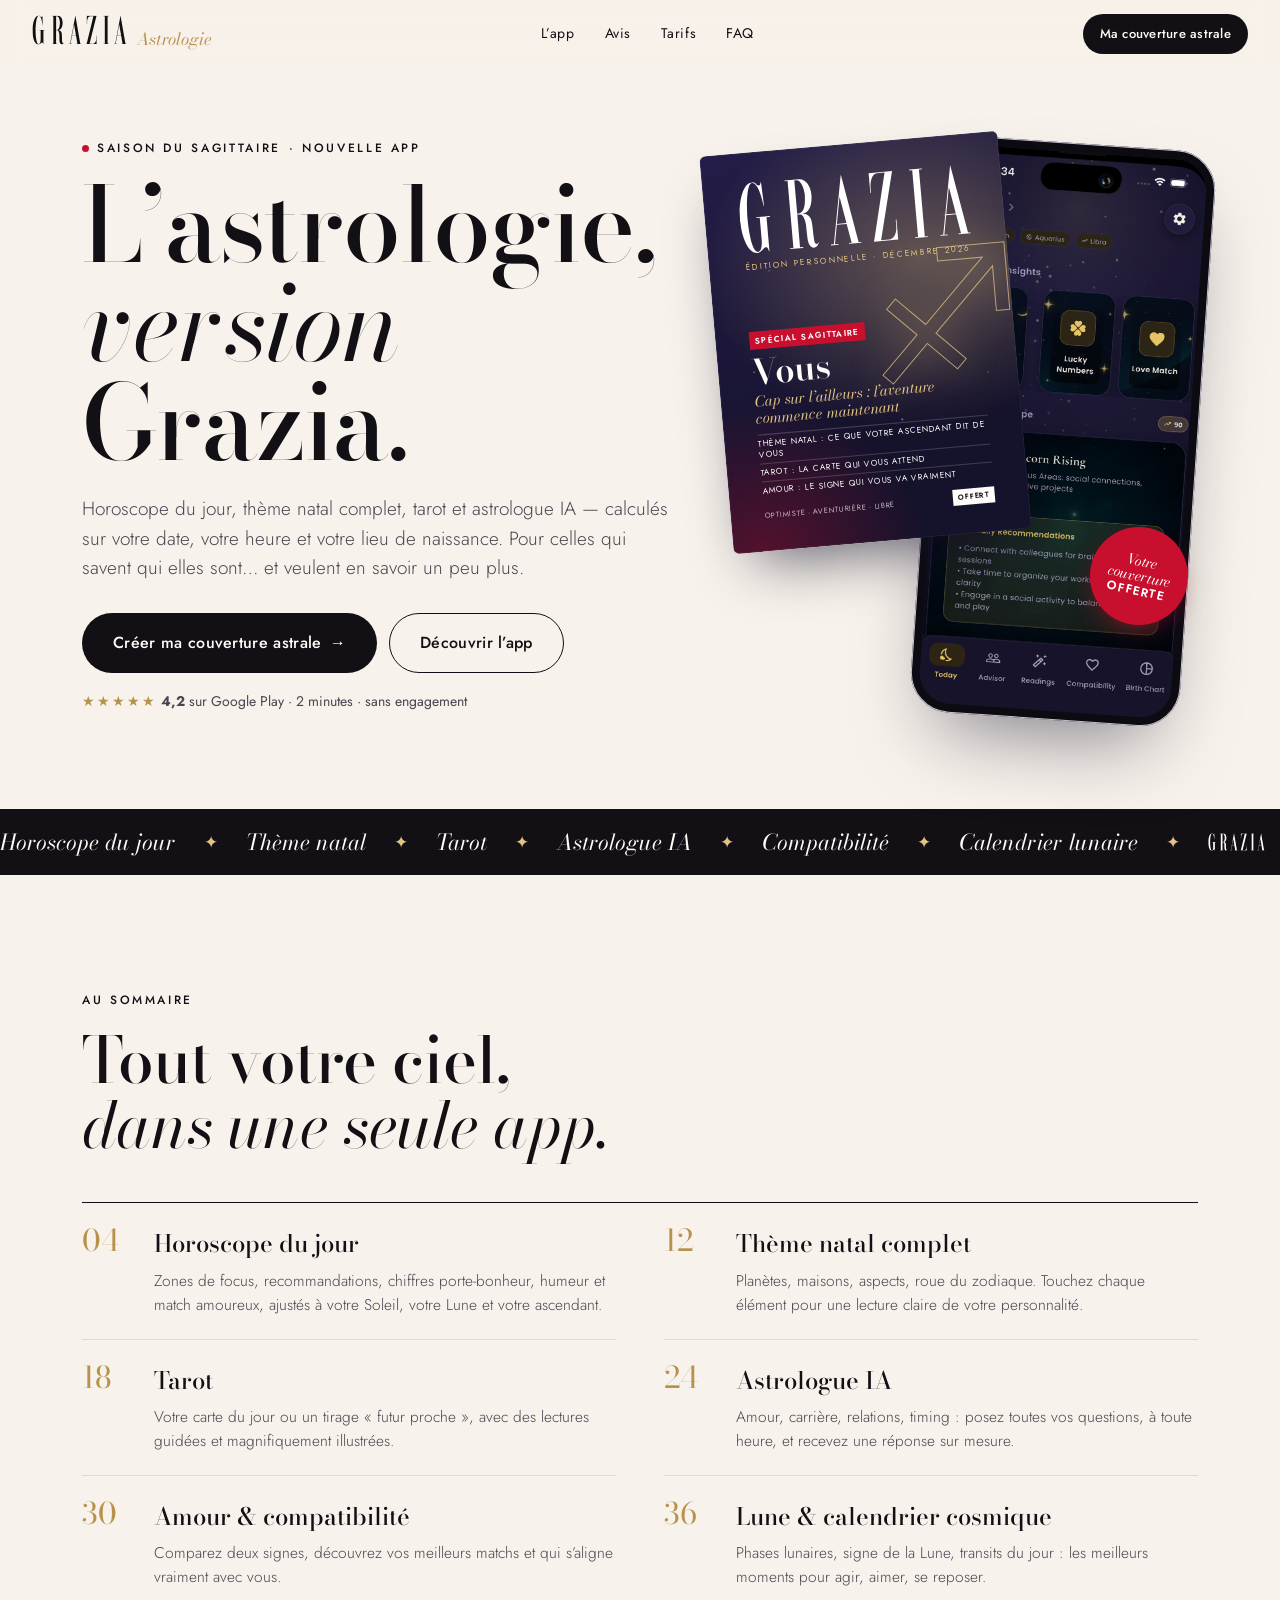
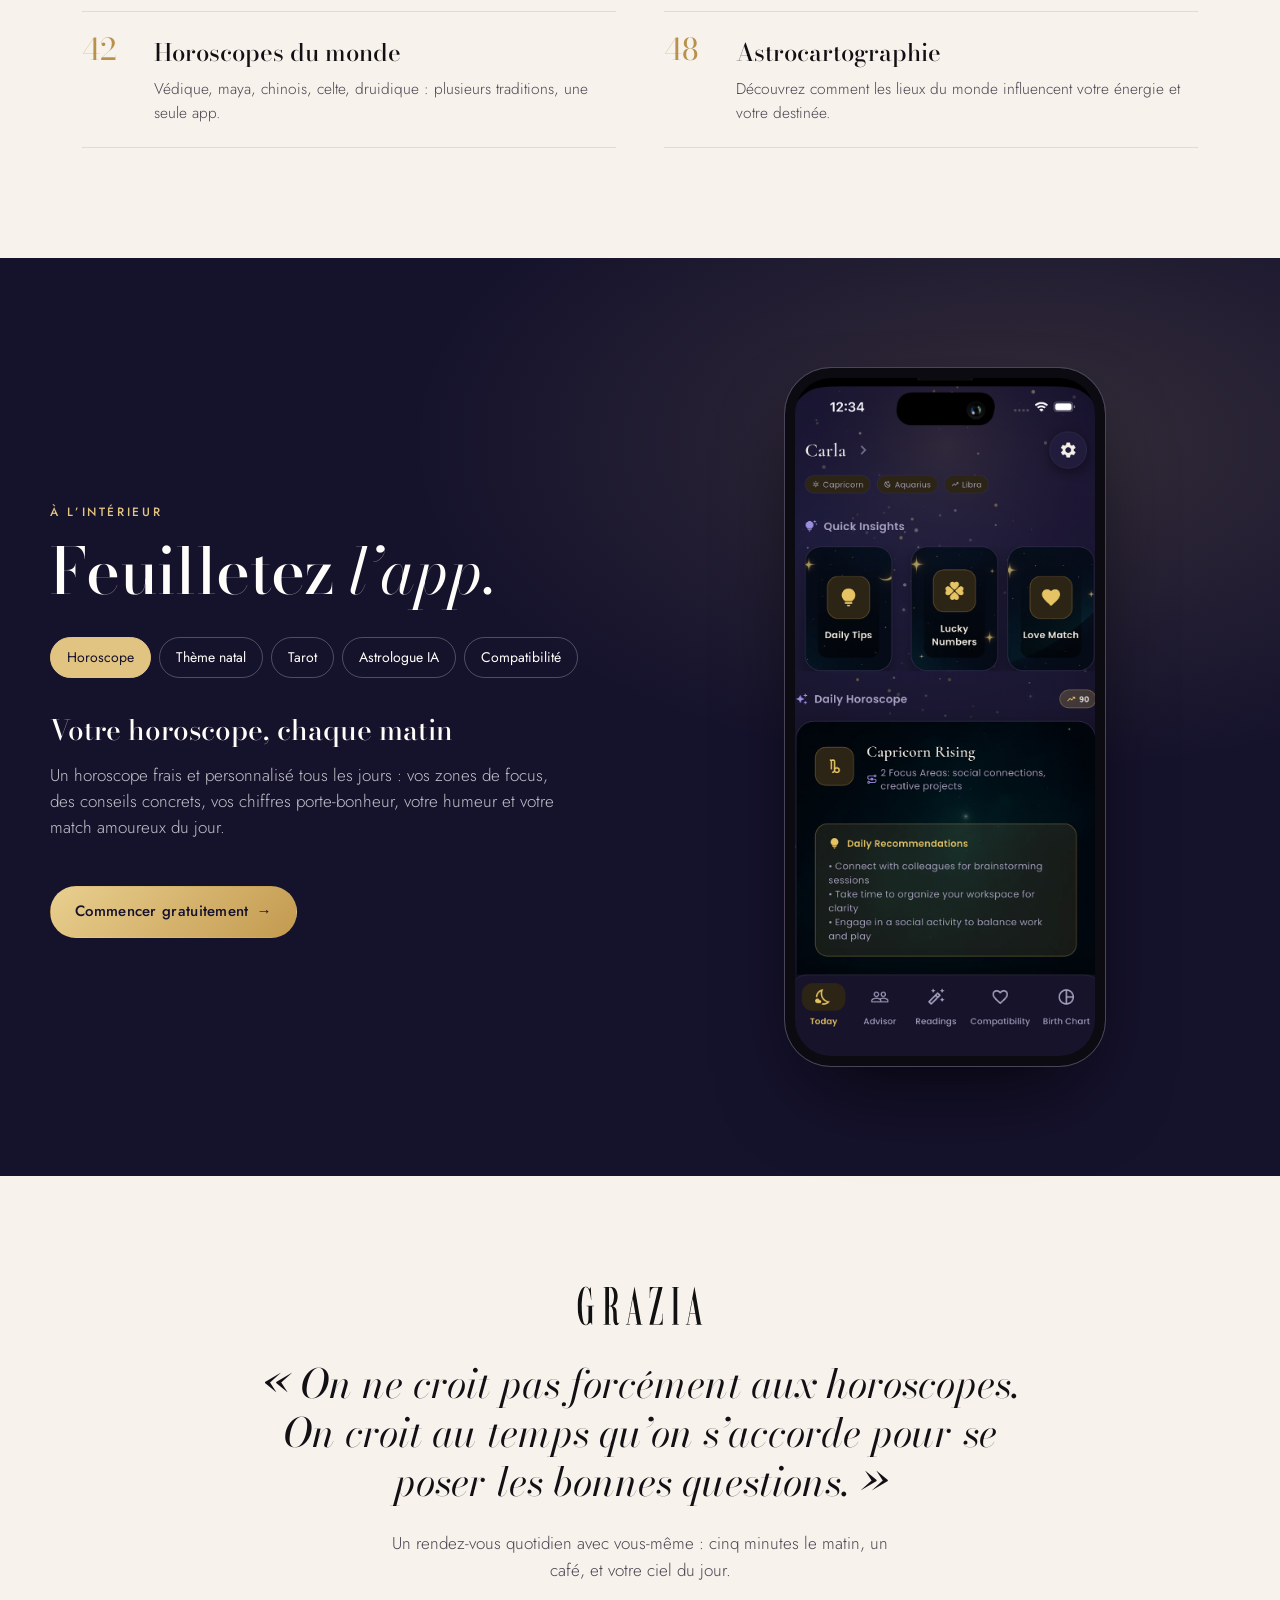
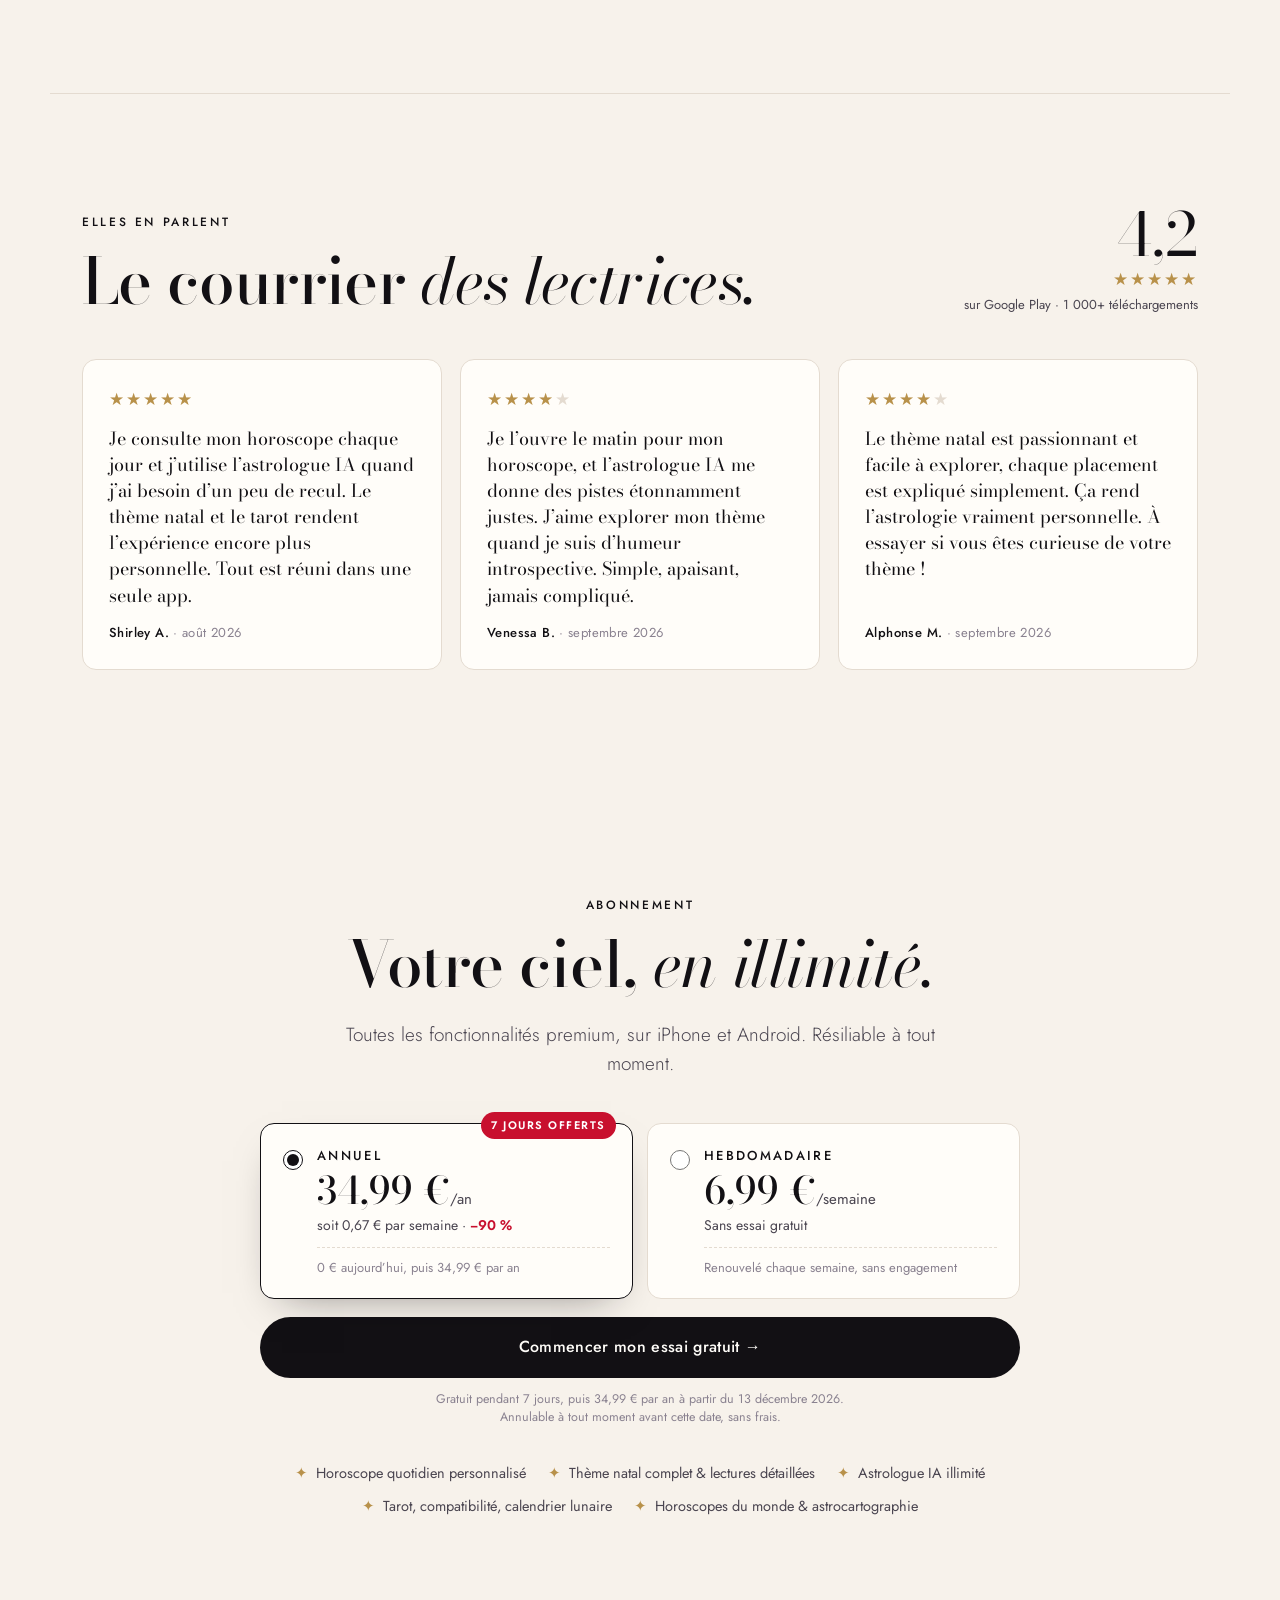
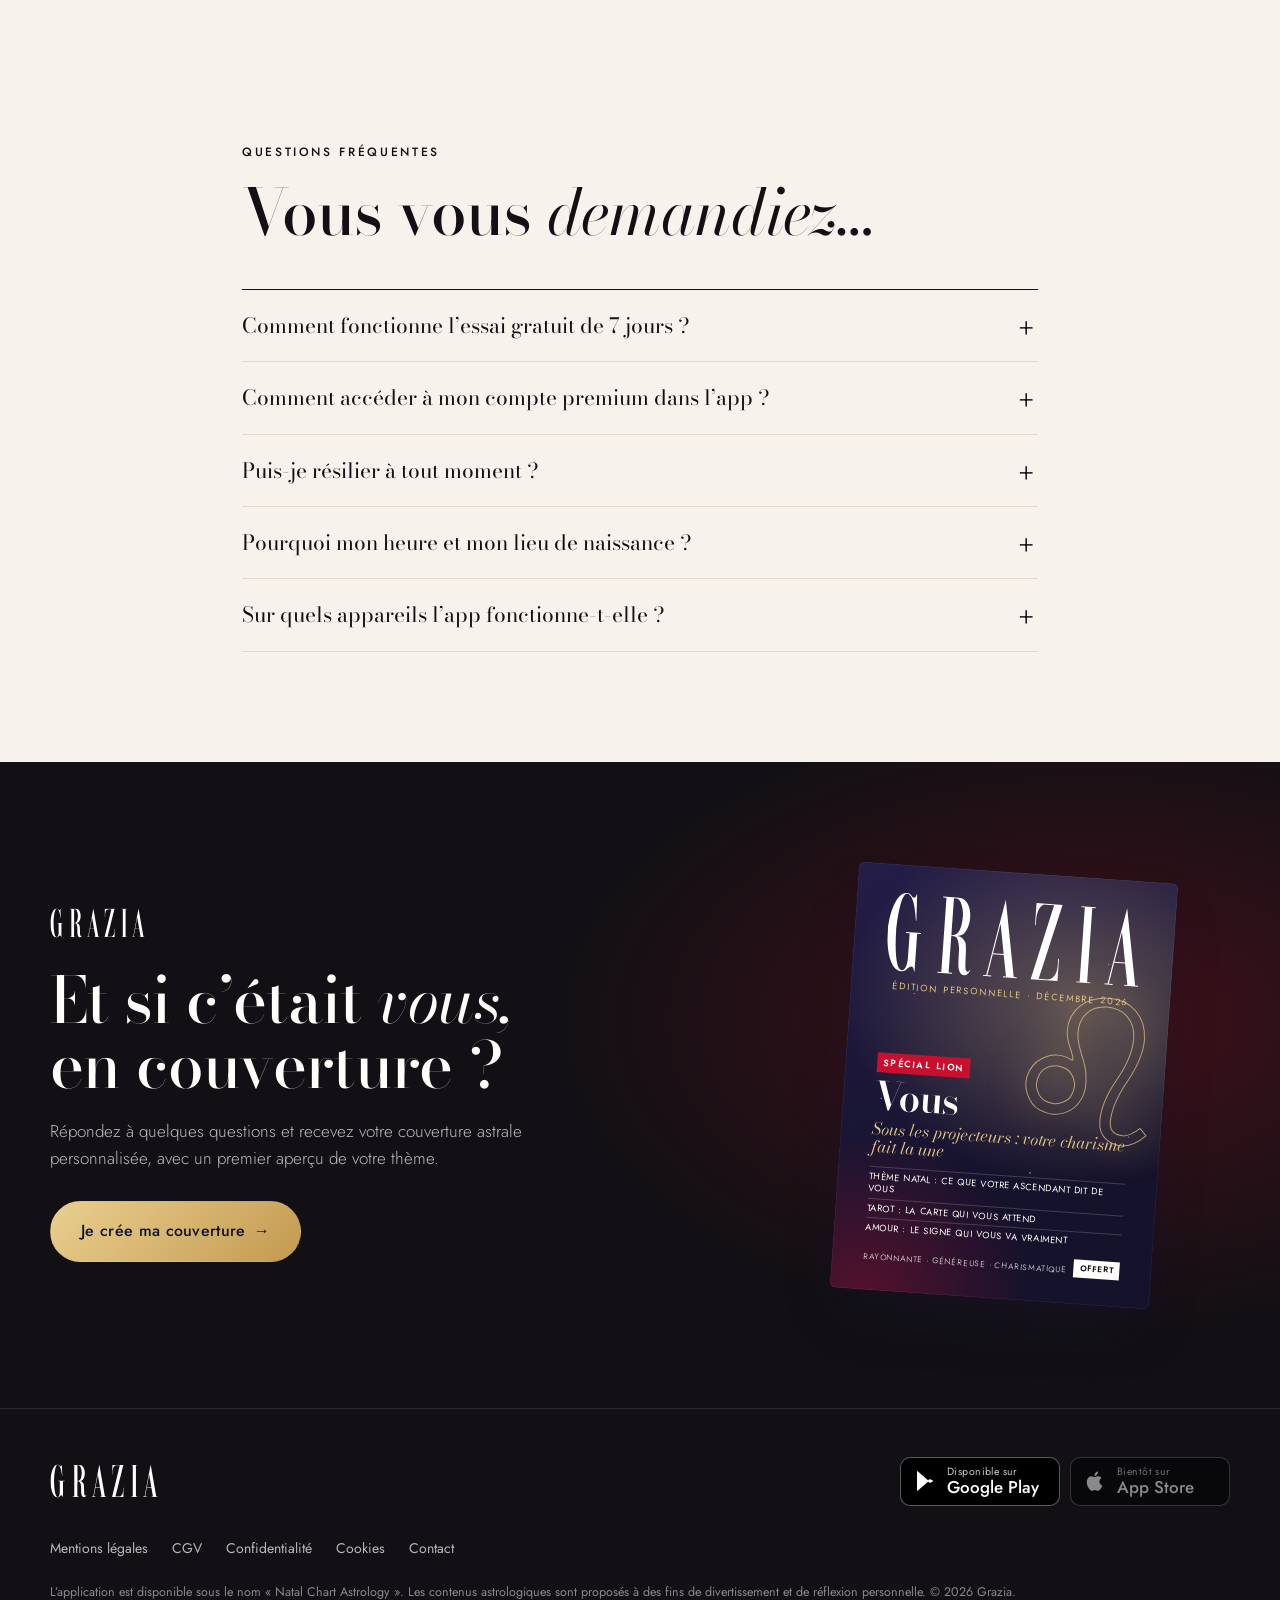
==== index.html @ e9f8b9e1 "Landing page Grazia Astrologie : quiz, couverture personnalisée, offres et paiement (démo) Co-Author" ====
<!doctype html>
<html lang="fr">
<head>
  <meta charset="utf-8">
  <meta name="viewport" content="width=device-width, initial-scale=1">
  <title>Grazia Astrologie — Votre thème astral, version Grazia</title>
  <meta name="description" content="Horoscope du jour, thème natal complet, tarot et astrologue IA. L’application astrologie de Grazia. Essai gratuit 7 jours.">
  <meta property="og:title" content="Grazia Astrologie — Votre thème astral, version Grazia">
  <meta property="og:description" content="Créez votre couverture astrale personnalisée et découvrez votre thème complet.">
  <link rel="icon" href="assets/favicon.svg" type="image/svg+xml">
  <link rel="preconnect" href="https://fonts.googleapis.com">
  <link rel="preconnect" href="https://fonts.gstatic.com" crossorigin>
  <link href="https://fonts.googleapis.com/css2?family=Bodoni+Moda:ital,opsz,wght@0,6..96,400..800;1,6..96,400..700&family=Jost:wght@300;400;500;600&display=swap" rel="stylesheet">
  <link rel="stylesheet" href="css/styles.css">
  <!-- TRACKING : pixels Meta / TikTok / Google + bandeau cookies à ajouter ici (voir README) -->
</head>
<body>

  <!-- ========== EN-TÊTE ========== -->
  <header class="topbar" id="topbar">
    <a class="brand" href="#top" aria-label="Grazia Astrologie — accueil">
      <img src="assets/grazia-logo-black.svg" alt="Grazia" class="brand-logo">
      <span class="brand-tag">Astrologie</span>
    </a>
    <nav class="topnav" aria-label="Navigation principale">
      <a href="#sommaire">L’app</a>
      <a href="#avis">Avis</a>
      <a href="#tarifs">Tarifs</a>
      <a href="#faq">FAQ</a>
    </nav>
    <button class="btn btn-ink btn-sm" data-open-quiz="header">Ma couverture astrale</button>
  </header>

  <main id="top">

    <!-- ========== HERO ========== -->
    <section class="hero">
      <div class="hero-copy">
        <p class="kicker"><span class="kicker-dot"></span> <span id="season-label">Saison du Scorpion</span> · Nouvelle app</p>
        <h1 class="display">L’astrologie,<br><em>version</em> <span class="nowrap">Grazia.</span></h1>
        <p class="lead">Horoscope du jour, thème natal complet, tarot et astrologue IA&nbsp;— calculés sur votre date, votre heure et votre lieu de naissance. Pour celles qui savent qui elles sont… et veulent en savoir un peu plus.</p>
        <div class="hero-ctas">
          <button class="btn btn-ink btn-lg" data-open-quiz="hero">Créer ma couverture astrale <span aria-hidden="true">→</span></button>
          <a class="btn btn-ghost btn-lg" href="#sommaire">Découvrir l’app</a>
        </div>
        <p class="hero-meta"><span class="stars" aria-hidden="true">★★★★★</span> <strong>4,2</strong> sur Google Play · 2 minutes · sans engagement</p>
      </div>

      <div class="hero-visual" aria-hidden="true">
        <div class="hero-phone">
          <img src="assets/screens/p3.png" alt="">
        </div>
        <!-- Couverture d'exemple, remplie par app.js -->
        <div class="cover cover--hero" id="hero-cover"></div>
        <span class="sticker">Votre<br>couverture<br><strong>offerte</strong></span>
      </div>
    </section>

    <!-- ========== BANDEAU DÉFILANT ========== -->
    <div class="ticker" aria-hidden="true">
      <div class="ticker-track">
        <span>Horoscope du jour</span><i>✦</i><span>Thème natal</span><i>✦</i><span>Tarot</span><i>✦</i><span>Astrologue IA</span><i>✦</i><span>Compatibilité</span><i>✦</i><span>Calendrier lunaire</span><i>✦</i><img src="assets/grazia-logo-white.svg" alt=""><i>✦</i>
        <span>Horoscope du jour</span><i>✦</i><span>Thème natal</span><i>✦</i><span>Tarot</span><i>✦</i><span>Astrologue IA</span><i>✦</i><span>Compatibilité</span><i>✦</i><span>Calendrier lunaire</span><i>✦</i><img src="assets/grazia-logo-white.svg" alt=""><i>✦</i>
      </div>
    </div>

    <!-- ========== SOMMAIRE ========== -->
    <section class="section sommaire" id="sommaire">
      <div class="section-head">
        <p class="kicker">Au sommaire</p>
        <h2 class="h2">Tout votre ciel,<br><em>dans une seule app.</em></h2>
      </div>
      <ol class="toc">
        <li><span class="toc-num">04</span><div><h3>Horoscope du jour</h3><p>Zones de focus, recommandations, chiffres porte-bonheur, humeur et match amoureux, ajustés à votre Soleil, votre Lune et votre ascendant.</p></div></li>
        <li><span class="toc-num">12</span><div><h3>Thème natal complet</h3><p>Planètes, maisons, aspects, roue du zodiaque. Touchez chaque élément pour une lecture claire de votre personnalité.</p></div></li>
        <li><span class="toc-num">18</span><div><h3>Tarot</h3><p>Votre carte du jour ou un tirage «&nbsp;futur proche&nbsp;», avec des lectures guidées et magnifiquement illustrées.</p></div></li>
        <li><span class="toc-num">24</span><div><h3>Astrologue IA</h3><p>Amour, carrière, relations, timing&nbsp;: posez toutes vos questions, à toute heure, et recevez une réponse sur mesure.</p></div></li>
        <li><span class="toc-num">30</span><div><h3>Amour &amp; compatibilité</h3><p>Comparez deux signes, découvrez vos meilleurs matchs et qui s’aligne vraiment avec vous.</p></div></li>
        <li><span class="toc-num">36</span><div><h3>Lune &amp; calendrier cosmique</h3><p>Phases lunaires, signe de la Lune, transits du jour&nbsp;: les meilleurs moments pour agir, aimer, se reposer.</p></div></li>
        <li><span class="toc-num">42</span><div><h3>Horoscopes du monde</h3><p>Védique, maya, chinois, celte, druidique&nbsp;: plusieurs traditions, une seule app.</p></div></li>
        <li><span class="toc-num">48</span><div><h3>Astrocartographie</h3><p>Découvrez comment les lieux du monde influencent votre énergie et votre destinée.</p></div></li>
      </ol>
    </section>

    <!-- ========== VITRINE (onglets) ========== -->
    <section class="section showcase">
      <div class="showcase-inner">
        <div class="showcase-copy">
          <p class="kicker kicker--light">À l’intérieur</p>
          <h2 class="h2 h2--light">Feuilletez <em>l’app.</em></h2>
          <div class="tabs" role="tablist" aria-label="Fonctionnalités">
            <button role="tab" aria-selected="true" data-tab="0">Horoscope</button>
            <button role="tab" aria-selected="false" data-tab="1">Thème natal</button>
            <button role="tab" aria-selected="false" data-tab="2">Tarot</button>
            <button role="tab" aria-selected="false" data-tab="3">Astrologue IA</button>
            <button role="tab" aria-selected="false" data-tab="4">Compatibilité</button>
          </div>
          <div class="tab-text" id="tab-text" aria-live="polite"></div>
          <button class="btn btn-gold" data-open-quiz="showcase">Commencer gratuitement <span aria-hidden="true">→</span></button>
        </div>
        <div class="showcase-phone">
          <img id="tab-img" src="assets/screens/p3.png" alt="Écran Horoscope du jour de l’application">
        </div>
      </div>
    </section>

    <!-- ========== ÉDITO ========== -->
    <section class="section edito">
      <img src="assets/grazia-logo-black.svg" alt="Grazia" class="edito-logo">
      <blockquote>
        «&nbsp;On ne croit pas forcément aux horoscopes. On croit au temps qu’on s’accorde pour se poser les bonnes questions.&nbsp;»
      </blockquote>
      <p class="edito-sub">Un rendez-vous quotidien avec vous-même&nbsp;: cinq minutes le matin, un café, et votre ciel du jour.</p>
    </section>

    <!-- ========== AVIS ========== -->
    <section class="section avis" id="avis">
      <div class="section-head section-head--row">
        <div>
          <p class="kicker">Elles en parlent</p>
          <h2 class="h2">Le courrier <em>des lectrices.</em></h2>
        </div>
        <div class="rating-badge">
          <span class="rating-value" id="rating-value">4,2</span>
          <span class="stars" aria-hidden="true">★★★★★</span>
          <span class="rating-src">sur <span id="rating-source">Google Play</span> · <span id="rating-downloads">1 000+</span> téléchargements</span>
        </div>
      </div>
      <div class="reviews" id="reviews"></div>
    </section>

    <!-- ========== TARIFS ========== -->
    <section class="section tarifs" id="tarifs">
      <div class="section-head section-head--center">
        <p class="kicker">Abonnement</p>
        <h2 class="h2">Votre ciel, <em>en illimité.</em></h2>
        <p class="lead lead--center">Toutes les fonctionnalités premium, sur iPhone et Android. Résiliable à tout moment.</p>
      </div>
      <div class="plans plans--page" id="plans-page"></div>
      <ul class="included">
        <li>Horoscope quotidien personnalisé</li>
        <li>Thème natal complet &amp; lectures détaillées</li>
        <li>Astrologue IA illimité</li>
        <li>Tarot, compatibilité, calendrier lunaire</li>
        <li>Horoscopes du monde &amp; astrocartographie</li>
      </ul>
    </section>

    <!-- ========== FAQ ========== -->
    <section class="section faq" id="faq">
      <div class="section-head">
        <p class="kicker">Questions fréquentes</p>
        <h2 class="h2">Vous vous <em>demandiez…</em></h2>
      </div>
      <div class="faq-list">
        <details>
          <summary>Comment fonctionne l’essai gratuit de 7 jours&nbsp;?</summary>
          <p>Avec l’abonnement annuel, vous ne payez rien pendant 7 jours. Si vous continuez, 34,99&nbsp;€ sont prélevés à la fin de l’essai pour un an. Vous pouvez annuler avant cette date, sans frais.</p>
        </details>
        <details>
          <summary>Comment accéder à mon compte premium dans l’app&nbsp;?</summary>
          <p>Après votre inscription, téléchargez l’application sur Google Play ou l’App Store, puis connectez-vous avec l’e-mail et le mot de passe choisis ici. Votre accès premium est immédiatement actif.</p>
        </details>
        <details>
          <summary>Puis-je résilier à tout moment&nbsp;?</summary>
          <p>Oui. L’abonnement est sans engagement&nbsp;: vous pouvez le résilier en un clic depuis votre espace, et vous gardez l’accès jusqu’à la fin de la période payée.</p>
        </details>
        <details>
          <summary>Pourquoi mon heure et mon lieu de naissance&nbsp;?</summary>
          <p>Ils permettent de calculer votre ascendant, la position de votre Lune et les maisons de votre thème. Sans eux, l’app se base sur votre signe solaire&nbsp;; vous pourrez les ajouter plus tard.</p>
        </details>
        <details>
          <summary>Sur quels appareils l’app fonctionne-t-elle&nbsp;?</summary>
          <p>Sur iPhone (App Store) et Android (Google Play). Un seul compte, sur tous vos appareils.</p>
        </details>
      </div>
    </section>

    <!-- ========== CTA FINAL ========== -->
    <section class="final">
      <div class="final-copy">
        <img src="assets/grazia-logo-white.svg" alt="Grazia" class="final-logo">
        <h2 class="h2 h2--light">Et si c’était <em>vous,</em><br>en couverture&nbsp;?</h2>
        <p>Répondez à quelques questions et recevez votre couverture astrale personnalisée, avec un premier aperçu de votre thème.</p>
        <button class="btn btn-gold btn-lg" data-open-quiz="final">Je crée ma couverture <span aria-hidden="true">→</span></button>
      </div>
      <div class="cover cover--final" id="final-cover" aria-hidden="true"></div>
    </section>
  </main>

  <!-- ========== PIED DE PAGE ========== -->
  <footer class="footer">
    <div class="footer-top">
      <img src="assets/grazia-logo-white.svg" alt="Grazia" class="footer-logo">
      <div class="store-badges" data-store-badges></div>
    </div>
    <nav class="footer-links" aria-label="Informations légales">
      <a href="#" data-todo="mentions">Mentions légales</a>
      <a href="#" data-todo="cgv">CGV</a>
      <a href="#" data-todo="confidentialite">Confidentialité</a>
      <a href="#" data-todo="cookies">Cookies</a>
      <a href="#" data-todo="contact">Contact</a>
    </nav>
    <p class="footer-note">L’application est disponible sous le nom «&nbsp;<span data-store-name>Natal Chart Astrology</span>&nbsp;». Les contenus astrologiques sont proposés à des fins de divertissement et de réflexion personnelle. © <span id="year">2026</span> Grazia.</p>
  </footer>

  <!-- ========== PARCOURS (overlay plein écran) ========== -->
  <div class="funnel" id="funnel" role="dialog" aria-modal="true" aria-labelledby="funnel-title" hidden>
    <div class="funnel-bar">
      <button class="funnel-back" id="funnel-back" aria-label="Retour">←</button>
      <img src="assets/grazia-logo-black.svg" alt="Grazia" class="funnel-logo">
      <button class="funnel-close" id="funnel-close" aria-label="Fermer">✕</button>
    </div>
    <div class="funnel-progress" aria-hidden="true"><span id="funnel-progress"></span></div>
    <div class="funnel-body" id="funnel-body"></div>
  </div>

  <script src="js/config.js"></script>
  <script src="js/astro.js"></script>
  <script src="js/app.js"></script>
</body>
</html>
---- css/styles.css ----
/* Grazia Astrologie — landing & parcours */
:root {
  --ivory: #f7f2eb;
  --paper: #fffdf9;
  --blush: #f4dfd5;
  --ink: #121014;
  --ink-soft: #4a4550;
  --muted: #8a8290;
  --line: #e4dbd0;
  --gold: #b8914a;
  --gold-light: #e2c482;
  --night: #15122c;
  --night-2: #241d48;
  --red: #c8102e;
  --serif: "Bodoni Moda", "Didot", "Bodoni 72", Georgia, serif;
  --sans: "Jost", "Helvetica Neue", Arial, sans-serif;
  --radius: 14px;
  --gutter: 16px;
  --max: 1180px;
  color-scheme: light;
}

*, *::before, *::after { box-sizing: border-box; }
html { scroll-behavior: smooth; -webkit-text-size-adjust: 100%; }
body {
  margin: 0;
  background: var(--ivory);
  color: var(--ink);
  font-family: var(--sans);
  font-size: 17px;
  line-height: 1.55;
  -webkit-font-smoothing: antialiased;
  overflow-x: hidden;
}
body.no-scroll { overflow: hidden; }
img { max-width: 100%; display: block; }
a { color: inherit; }
em { font-style: italic; }
button { font: inherit; color: inherit; cursor: pointer; }
.nowrap { white-space: nowrap; }

/* ---------- Typo ---------- */
.display, .h2, .step-title { font-family: var(--serif); font-weight: 500; letter-spacing: -0.01em; margin: 0; }
.display { font-size: clamp(48px, 9vw, 104px); line-height: 0.95; }
.display em, .h2 em, .step-title em { font-weight: 400; }
.h2 { font-size: clamp(36px, 5.4vw, 64px); line-height: 1.02; }
.h2--light { color: var(--paper); }
.lead { font-size: clamp(17px, 1.6vw, 19px); color: var(--ink-soft); max-width: 34em; margin: 22px 0 0; font-weight: 300; }
.lead--center { margin-inline: auto; text-align: center; }
.kicker {
  font-size: 12px; letter-spacing: 0.22em; text-transform: uppercase; font-weight: 500;
  margin: 0 0 18px; color: var(--ink); display: inline-flex; align-items: center; gap: 8px;
}
.kicker--light { color: var(--gold-light); }
.kicker--center { display: flex; justify-content: center; text-align: center; }
.kicker-dot { width: 7px; height: 7px; border-radius: 50%; background: var(--red); display: inline-block; animation: pulse 2s infinite; }
@keyframes pulse { 50% { opacity: 0.3; } }
.stars { color: var(--gold); letter-spacing: 2px; }
.stars-off { color: var(--line); }

/* ---------- Boutons ---------- */
.btn {
  display: inline-flex; align-items: center; justify-content: center; gap: 8px;
  border: 1px solid transparent; border-radius: 999px; padding: 13px 24px;
  font-size: 15px; font-weight: 500; letter-spacing: 0.02em; text-decoration: none;
  transition: transform 0.2s, background 0.2s, color 0.2s, box-shadow 0.2s;
}
.btn:active { transform: scale(0.98); }
.btn:disabled { opacity: 0.7; cursor: progress; }
.btn-ink { background: var(--ink); color: var(--paper); }
.btn-ink:hover { background: #2a2530; box-shadow: 0 10px 30px -12px rgba(18, 16, 20, 0.6); }
.btn-gold { background: linear-gradient(135deg, #e9cf8f, #c39a4f); color: var(--night); }
.btn-gold:hover { box-shadow: 0 12px 32px -12px rgba(226, 196, 130, 0.8); }
.btn-ghost { border-color: var(--ink); color: var(--ink); background: transparent; }
.btn-ghost:hover { background: var(--ink); color: var(--paper); }
.btn-sm { padding: 9px 16px; font-size: 13px; }
.btn-lg { padding: 17px 30px; font-size: 16px; }
.btn-block { width: 100%; }
.btn-link { background: none; border: 0; padding: 8px; text-decoration: underline; text-underline-offset: 3px; color: var(--ink-soft); font-size: 14px; }

/* ---------- En-tête ---------- */
.topbar {
  position: sticky; top: 0; z-index: 30;
  display: flex; align-items: center; justify-content: space-between; gap: 16px;
  padding: 14px var(--gutter);
  background: rgba(247, 242, 235, 0.86);
  backdrop-filter: saturate(1.4) blur(12px); -webkit-backdrop-filter: saturate(1.4) blur(12px);
  border-bottom: 1px solid transparent; transition: border-color 0.3s;
}
.topbar.is-scrolled { border-bottom-color: var(--line); }
.brand { display: flex; align-items: baseline; gap: 10px; text-decoration: none; }
.brand-logo { height: 26px; width: auto; }
.brand-tag { font-family: var(--serif); font-style: italic; font-size: 17px; color: var(--gold); }
.topnav { display: none; gap: 30px; font-size: 14px; letter-spacing: 0.04em; }
.topnav a { text-decoration: none; position: relative; }
.topnav a::after { content: ""; position: absolute; left: 0; right: 100%; bottom: -4px; height: 1px; background: currentColor; transition: right 0.25s; }
.topnav a:hover::after { right: 0; }

/* ---------- Hero ---------- */
.hero {
  max-width: var(--max); margin: 0 auto; padding: 36px var(--gutter) 56px;
  display: grid; gap: 44px;
}
.hero-ctas { display: flex; flex-wrap: wrap; gap: 12px; margin-top: 30px; }
.hero-ctas .btn { flex: 1 1 auto; }
.hero-meta { font-size: 14px; color: var(--ink-soft); margin: 18px 0 0; }
.hero-visual { position: relative; height: 470px; max-width: 460px; width: 100%; margin: 0 auto; }
.hero-phone {
  position: absolute; right: 0; top: 0; width: 56%;
  border-radius: 40px; overflow: hidden; border: 9px solid #0d0b12; outline: 1.5px solid #c9c2cf; outline-offset: -1px;
  box-shadow: 0 40px 80px -30px rgba(21, 18, 44, 0.55);
  transform: rotate(4deg); background: var(--night);
}
.cover--hero { position: absolute; left: 0; bottom: 0; width: 62%; transform: rotate(-5deg); }
.sticker {
  position: absolute; right: 2%; bottom: 14%; z-index: 3;
  width: 98px; height: 98px; border-radius: 50%;
  background: var(--red); color: #fff; display: grid; place-content: center; text-align: center;
  font-family: var(--serif); font-style: italic; font-size: 14px; line-height: 1.1;
  transform: rotate(12deg); box-shadow: 0 10px 24px -8px rgba(200, 16, 46, 0.6);
}
.sticker strong { font-style: normal; text-transform: uppercase; font-family: var(--sans); font-size: 12px; letter-spacing: 0.12em; font-weight: 600; }

/* ---------- Couverture ---------- */
.cover {
  aspect-ratio: 3 / 4; border-radius: 6px; overflow: hidden; position: relative;
  background:
    radial-gradient(120% 70% at 70% 30%, rgba(226, 196, 130, 0.35), transparent 60%),
    radial-gradient(90% 60% at 10% 100%, rgba(200, 16, 46, 0.35), transparent 60%),
    linear-gradient(160deg, var(--night-2), var(--night) 70%);
  color: var(--paper); padding: 6% 7%; display: flex; flex-direction: column;
  box-shadow: 0 30px 60px -24px rgba(21, 18, 44, 0.7), 0 0 0 1px rgba(255, 255, 255, 0.06) inset;
  container-type: inline-size;
}
.cover::before {
  content: ""; position: absolute; inset: 0; pointer-events: none; opacity: 0.55;
  background-image: radial-gradient(1px 1px at 20% 30%, #fff, transparent), radial-gradient(1px 1px at 80% 20%, #fff, transparent),
    radial-gradient(1.5px 1.5px at 60% 70%, #fff, transparent), radial-gradient(1px 1px at 35% 85%, #fff, transparent),
    radial-gradient(1px 1px at 90% 60%, #fff, transparent), radial-gradient(1.2px 1.2px at 12% 55%, #fff, transparent);
}
.cover-top { position: relative; z-index: 2; text-align: center; }
.cover-logo { width: 100%; height: auto; }
.cover-issue { display: block; font-size: 3.6cqi; letter-spacing: 0.2em; text-transform: uppercase; margin-top: 2.5cqi; color: var(--gold-light); }
.cover-glyph {
  position: absolute; right: -4%; top: 22%; z-index: 1;
  font-family: var(--serif); font-size: 78cqi; line-height: 1; color: transparent;
  -webkit-text-stroke: 1px rgba(226, 196, 130, 0.75); text-shadow: 0 0 40px rgba(226, 196, 130, 0.25);
}
.cover-lines { position: relative; z-index: 2; margin-top: auto; }
.cover-tag { display: inline-block; background: var(--red); color: #fff; font-size: 3.6cqi; letter-spacing: 0.16em; text-transform: uppercase; padding: 1cqi 2.4cqi; font-weight: 600; }
.cover-title { font-family: var(--serif); font-size: 15cqi; line-height: 0.95; margin: 2cqi 0 0; font-weight: 600; word-break: break-word; }
.cover-headline { font-family: var(--serif); font-style: italic; font-size: 6.4cqi; line-height: 1.12; margin: 2.4cqi 0 0; color: var(--gold-light); }
.cover-small { list-style: none; padding: 0; margin: 3.4cqi 0 0; font-size: 3.6cqi; line-height: 1.35; text-transform: uppercase; letter-spacing: 0.06em; }
.cover-small li { padding: 1.2cqi 0; border-top: 1px solid rgba(255, 255, 255, 0.18); }
.cover-foot { position: relative; z-index: 2; display: flex; justify-content: space-between; align-items: end; margin-top: 3cqi; font-size: 3.2cqi; letter-spacing: 0.1em; text-transform: uppercase; color: rgba(255, 255, 255, 0.7); gap: 2cqi; }
.cover-price { background: var(--paper); color: var(--ink); padding: 1cqi 2.4cqi; font-weight: 600; white-space: nowrap; }

/* ---------- Bandeau ---------- */
.ticker { background: var(--ink); color: var(--paper); overflow: hidden; padding: 16px 0; }
.ticker-track { display: flex; align-items: center; gap: 28px; width: max-content; animation: ticker 38s linear infinite; }
.ticker-track span { font-family: var(--serif); font-style: italic; font-size: 22px; white-space: nowrap; }
.ticker-track i { color: var(--gold-light); font-style: normal; }
.ticker-track img { height: 18px; width: auto; }
@keyframes ticker { to { transform: translateX(-50%); } }

/* ---------- Sections ---------- */
.section { max-width: var(--max); margin: 0 auto; padding: 80px var(--gutter); }
.section-head { margin-bottom: 44px; }
.section-head--center { text-align: center; }
.section-head--center .kicker { justify-content: center; }
.section-head--row { display: flex; flex-direction: column; gap: 28px; }

/* Sommaire */
.toc { list-style: none; margin: 0; padding: 0; display: grid; border-top: 1px solid var(--ink); }
.toc li { display: grid; grid-template-columns: 56px 1fr; gap: 16px; padding: 22px 0; border-bottom: 1px solid var(--line); }
.toc-num { font-family: var(--serif); font-size: 30px; line-height: 1; color: var(--gold); }
.toc h3 { font-family: var(--serif); font-size: 24px; font-weight: 500; margin: 0 0 6px; }
.toc p { margin: 0; color: var(--ink-soft); font-size: 15.5px; font-weight: 300; }

/* Vitrine */
.showcase { max-width: none; background: radial-gradient(80% 60% at 80% 20%, rgba(226, 196, 130, 0.15), transparent 60%), var(--night); color: var(--paper); }
.showcase-inner { max-width: var(--max); margin: 0 auto; display: grid; gap: 40px; align-items: center; }
.tabs { display: flex; gap: 8px; overflow-x: auto; margin: 28px calc(var(--gutter) * -1) 0; padding: 4px var(--gutter); scrollbar-width: none; }
.tabs::-webkit-scrollbar { display: none; }
.tabs button {
  flex: none; background: transparent; border: 1px solid rgba(255, 255, 255, 0.25); color: var(--paper);
  border-radius: 999px; padding: 9px 16px; font-size: 14px; transition: all 0.2s;
}
.tabs button[aria-selected="true"] { background: var(--gold-light); color: var(--night); border-color: var(--gold-light); }
.tab-text { min-height: 150px; margin: 26px 0 28px; }
.tab-text h3 { font-family: var(--serif); font-size: 28px; font-weight: 500; margin: 0 0 10px; }
.tab-text p { margin: 0; color: rgba(255, 255, 255, 0.75); font-weight: 300; max-width: 30em; }
.showcase-phone { justify-self: center; width: min(320px, 78%); aspect-ratio: 752 / 1640; border-radius: 46px; overflow: hidden; border: 10px solid #0d0b12; outline: 1.5px solid #4a4458; background: #0d0b12; box-shadow: 0 40px 90px -30px rgba(0, 0, 0, 0.8), 0 0 0 1px rgba(255, 255, 255, 0.08); }
.showcase-phone img { width: 100%; height: 100%; object-fit: cover; object-position: top; transition: opacity 0.18s, transform 0.18s; }
.showcase-phone img.is-swapping { opacity: 0; transform: translateY(8px); }

/* Édito */
.edito { text-align: center; max-width: 860px; }
.edito-logo { height: 40px; width: auto; margin: 0 auto 34px; }
.edito blockquote { font-family: var(--serif); font-style: italic; font-size: clamp(26px, 3.6vw, 40px); line-height: 1.22; margin: 0; }
.edito-sub { color: var(--ink-soft); margin: 24px auto 0; max-width: 30em; font-weight: 300; }

/* Avis */
.avis { border-top: 1px solid var(--line); }
.rating-badge { display: flex; flex-direction: column; gap: 2px; }
.rating-value { font-family: var(--serif); font-size: 60px; line-height: 1; }
.rating-src { font-size: 13px; color: var(--ink-soft); }
.reviews { display: grid; gap: 18px; }
.review { margin: 0; background: var(--paper); border: 1px solid var(--line); border-radius: var(--radius); padding: 26px; display: flex; flex-direction: column; gap: 14px; }
.review blockquote { margin: 0; font-family: var(--serif); font-size: 18px; line-height: 1.45; flex: 1; }
.review figcaption { font-size: 13px; color: var(--muted); letter-spacing: 0.03em; }
.review figcaption strong { color: var(--ink); font-weight: 500; }

/* Tarifs */
.tarifs { padding-top: 40px; }
.plans--page { max-width: 760px; margin: 0 auto; }
.plans-grid { display: grid; gap: 14px; margin-bottom: 18px; }
.plan {
  position: relative; display: flex; flex-direction: column; gap: 4px; cursor: pointer;
  background: var(--paper); border: 1.5px solid var(--line); border-radius: var(--radius); padding: 22px 22px 20px 56px;
  transition: border-color 0.2s, box-shadow 0.2s, transform 0.2s;
}
.plan:hover { border-color: var(--ink-soft); }
.plan input { position: absolute; left: 22px; top: 26px; width: 20px; height: 20px; margin: 0; accent-color: var(--ink); }
.plan.is-selected { border-color: var(--ink); box-shadow: 0 16px 40px -22px rgba(18, 16, 20, 0.5); }
.plan-badge { position: absolute; right: 16px; top: -12px; background: var(--red); color: #fff; font-size: 11px; letter-spacing: 0.14em; text-transform: uppercase; font-weight: 600; padding: 5px 10px; border-radius: 999px; }
.plan-name { font-size: 13px; letter-spacing: 0.18em; text-transform: uppercase; font-weight: 500; }
.plan-price { font-family: var(--serif); font-size: 38px; line-height: 1.1; font-weight: 500; }
.plan-price small { font-family: var(--sans); font-size: 15px; color: var(--ink-soft); font-weight: 400; }
.plan-sub { font-size: 14px; color: var(--ink-soft); }
.plan-sub strong { color: var(--red); font-weight: 600; }
.plan-detail { font-size: 13px; color: var(--muted); margin-top: 6px; padding-top: 10px; border-top: 1px dashed var(--line); }
.plans-legal { font-size: 12.5px; color: var(--muted); text-align: center; margin: 12px auto 0; max-width: 36em; line-height: 1.45; }
.included { list-style: none; padding: 0; margin: 36px auto 0; max-width: 760px; display: flex; flex-wrap: wrap; justify-content: center; gap: 10px 22px; font-size: 14.5px; color: var(--ink-soft); }
.included li::before { content: "✦"; color: var(--gold); margin-right: 8px; }

/* FAQ */
.faq { max-width: 860px; }
.faq-list { border-top: 1px solid var(--ink); }
.faq details { border-bottom: 1px solid var(--line); }
.faq summary {
  list-style: none; cursor: pointer; padding: 22px 40px 22px 0; position: relative;
  font-family: var(--serif); font-size: 21px; line-height: 1.3;
}
.faq summary::-webkit-details-marker { display: none; }
.faq summary::after { content: "+"; position: absolute; right: 4px; top: 18px; font-family: var(--sans); font-weight: 300; font-size: 28px; transition: transform 0.25s; }
.faq details[open] summary::after { transform: rotate(45deg); }
.faq details p { margin: 0 0 22px; color: var(--ink-soft); font-weight: 300; max-width: 40em; }

/* CTA final */
.final {
  background: radial-gradient(70% 80% at 85% 40%, rgba(200, 16, 46, 0.25), transparent 60%), var(--ink);
  color: var(--paper); padding: 80px var(--gutter); display: grid; gap: 50px; align-items: center; overflow: hidden;
}
.final-copy { max-width: 560px; }
.final-logo { height: 30px; width: auto; margin-bottom: 30px; }
.final-copy p { color: rgba(255, 255, 255, 0.72); font-weight: 300; margin: 20px 0 30px; }
.cover--final { width: min(320px, 80%); justify-self: center; transform: rotate(4deg); }

/* Pied de page */
.footer { background: var(--ink); color: rgba(255, 255, 255, 0.7); padding: 48px var(--gutter) 40px; border-top: 1px solid rgba(255, 255, 255, 0.1); }
.footer-top { display: flex; flex-direction: column; gap: 26px; max-width: var(--max); margin: 0 auto; }
.footer-logo { height: 34px; width: auto; }
.footer-links { display: flex; flex-wrap: wrap; gap: 10px 24px; max-width: var(--max); margin: 32px auto 0; font-size: 14px; }
.footer-links a { text-decoration: none; }
.footer-links a:hover { color: #fff; }
.footer-note { max-width: var(--max); margin: 24px auto 0; font-size: 12.5px; line-height: 1.5; color: rgba(255, 255, 255, 0.5); }

.store-badges { display: flex; flex-wrap: wrap; gap: 10px; }
.store-badge {
  display: inline-flex; align-items: center; gap: 10px; text-decoration: none;
  background: #000; color: #fff; border: 1px solid rgba(255, 255, 255, 0.35); border-radius: 10px; padding: 8px 16px 8px 12px; min-width: 160px;
}
.store-badge svg { width: 24px; height: 24px; }
.store-badge span { display: flex; flex-direction: column; font-size: 17px; line-height: 1.1; font-weight: 500; }
.store-badge small { font-size: 10.5px; letter-spacing: 0.04em; font-weight: 400; opacity: 0.8; }
.store-badge.is-disabled { opacity: 0.5; cursor: default; }
.store-badges--dark { justify-content: center; margin: 28px 0 8px; }

/* ---------- Parcours ---------- */
.funnel {
  position: fixed; inset: 0; z-index: 100; overflow-y: auto; -webkit-overflow-scrolling: touch;
  background: radial-gradient(100% 50% at 50% 0%, var(--blush), transparent 70%), var(--ivory);
}
.funnel[hidden] { display: none; }
.funnel-bar {
  position: sticky; top: 0; z-index: 5; display: grid; grid-template-columns: 44px 1fr 44px; align-items: center;
  padding: 12px var(--gutter); background: rgba(247, 242, 235, 0.9); backdrop-filter: blur(10px); -webkit-backdrop-filter: blur(10px);
}
.funnel-logo { height: 22px; width: auto; justify-self: center; }
.funnel-back, .funnel-close { width: 44px; height: 44px; border-radius: 50%; border: 0; background: transparent; font-size: 20px; }
.funnel-back:hover, .funnel-close:hover { background: rgba(18, 16, 20, 0.06); }
.funnel-progress { height: 2px; background: var(--line); position: sticky; top: 68px; z-index: 5; }
.funnel-progress span { display: block; height: 100%; width: 0; background: var(--ink); transition: width 0.5s cubic-bezier(0.2, 0.8, 0.2, 1); }
.funnel[data-step="result"] .funnel-progress, .funnel[data-step="pricing"] .funnel-progress,
.funnel[data-step="checkout"] .funnel-progress, .funnel[data-step="success"] .funnel-progress { opacity: 0; }

.funnel-body { padding: 36px var(--gutter) 60px; opacity: 0; transform: translateY(14px); }
.funnel-body.is-in { opacity: 1; transform: none; transition: opacity 0.45s ease, transform 0.45s cubic-bezier(0.2, 0.8, 0.2, 1); }
.step { max-width: 520px; margin: 0 auto; }
.step--mid { max-width: 640px; }
.step--wide { max-width: 1040px; }
.step--center { text-align: center; }
.step-count { font-size: 12px; letter-spacing: 0.2em; text-transform: uppercase; color: var(--gold); margin: 0 0 14px; font-weight: 500; }
.step-title { font-size: clamp(34px, 6vw, 50px); line-height: 1.04; }
.step-title--center { text-align: center; }
.step-sub { color: var(--ink-soft); margin: 16px 0 0; font-weight: 300; }
.step form, form.step { display: block; }
.step .btn-block { margin-top: 24px; }
.btn-link[data-skip] { display: block; margin: 10px auto 0; }

.field { display: flex; flex-direction: column; gap: 6px; margin-top: 18px; min-width: 0; }
.field-label { font-size: 12px; letter-spacing: 0.14em; text-transform: uppercase; color: var(--ink-soft); font-weight: 500; }
.field input, .field select {
  width: 100%; font: inherit; font-size: 17px; color: var(--ink);
  background: var(--paper); border: 1.5px solid var(--line); border-radius: 12px; padding: 14px 14px; min-height: 54px;
  transition: border-color 0.2s, box-shadow 0.2s; appearance: none; -webkit-appearance: none;
}
.field select {
  background-image: url("data:image/svg+xml,%3Csvg xmlns='http://www.w3.org/2000/svg' width='12' height='8' viewBox='0 0 12 8'%3E%3Cpath d='M1 1l5 5 5-5' stroke='%23121014' stroke-width='1.5' fill='none'/%3E%3C/svg%3E");
  background-repeat: no-repeat; background-position: right 12px center; padding-right: 32px;
}
.field input:focus, .field select:focus { outline: none; border-color: var(--ink); box-shadow: 0 0 0 4px rgba(18, 16, 20, 0.07); }
.field input:disabled { opacity: 0.45; }
.field.is-invalid input { border-color: var(--red); }
.field-row { display: flex; gap: 10px; }
.field-row .field { flex: 1 1 0; }
.field-row .field--grow { flex: 1.6 1 0; }
.field-error { color: var(--red); font-size: 14px; min-height: 1em; margin: 12px 0 0; }
.check { display: flex; gap: 10px; align-items: flex-start; margin-top: 18px; font-size: 14.5px; color: var(--ink-soft); cursor: pointer; }
.check input { width: 20px; height: 20px; margin: 1px 0 0; accent-color: var(--ink); flex: none; }

.sign-preview {
  display: flex; align-items: center; gap: 14px; margin-top: 18px; padding: 0 16px; max-height: 0; overflow: hidden; opacity: 0;
  background: var(--night); color: var(--paper); border-radius: 12px; transition: all 0.35s ease;
}
.sign-preview.is-on { max-height: 90px; opacity: 1; padding: 14px 16px; }
.sp-glyph { font-family: var(--serif); font-size: 34px; color: var(--gold-light); line-height: 1; }

.choices { display: grid; gap: 10px; margin-top: 28px; }
.choice {
  display: flex; align-items: center; gap: 14px; text-align: left; width: 100%;
  background: var(--paper); border: 1.5px solid var(--line); border-radius: 14px; padding: 18px 18px; font-size: 17px;
  transition: border-color 0.2s, background 0.2s, transform 0.15s;
}
.choice:hover { border-color: var(--ink-soft); transform: translateX(3px); }
.choice.is-selected { border-color: var(--ink); background: var(--ink); color: var(--paper); }
.choice-icon { width: 36px; height: 36px; border-radius: 50%; display: grid; place-items: center; background: var(--blush); color: var(--ink); font-size: 18px; flex: none; }
.choice.is-selected .choice-icon { background: var(--gold-light); }

/* Chargement */
.loading { padding-top: 20px; }
.orbit { position: relative; width: 170px; height: 170px; margin: 0 auto 34px; }
.orbit i { position: absolute; inset: 0; border: 1px solid rgba(184, 145, 74, 0.45); border-radius: 50%; animation: spin 6s linear infinite; }
.orbit i::after { content: ""; position: absolute; top: -4px; left: 50%; width: 8px; height: 8px; border-radius: 50%; background: var(--gold); }
.orbit i:nth-child(3) { inset: 20px; animation-duration: 4s; animation-direction: reverse; }
.orbit i:nth-child(4) { inset: 42px; animation-duration: 2.6s; }
.orbit-glyph { position: absolute; inset: 0; display: grid; place-items: center; font-family: var(--serif); font-size: 46px; color: var(--ink); }
@keyframes spin { to { transform: rotate(360deg); } }
.loading-list { list-style: none; padding: 0; margin: 30px auto 0; max-width: 320px; text-align: left; }
.loading-list li { padding: 10px 0 10px 32px; position: relative; color: var(--muted); border-bottom: 1px solid var(--line); transition: color 0.3s; }
.loading-list li::before { content: ""; position: absolute; left: 0; top: 13px; width: 18px; height: 18px; border-radius: 50%; border: 1.5px solid var(--line); transition: all 0.3s; }
.loading-list li.is-done { color: var(--ink); }
.loading-list li.is-done::before { background: var(--ink); border-color: var(--ink); box-shadow: inset 0 0 0 4px var(--paper); }

/* Résultat */
.result { display: grid; gap: 34px; }
.result-cover .cover { width: min(340px, 86%); margin: 0 auto; transform: rotate(-2deg); animation: drop 0.9s cubic-bezier(0.2, 0.8, 0.2, 1); }
@keyframes drop { from { transform: translateY(30px) rotate(-8deg) scale(0.92); opacity: 0; } }
.result-mood { font-family: var(--serif); font-style: italic; font-size: 21px; color: var(--gold); margin: 12px 0 0; }
.facts { display: grid; grid-template-columns: repeat(3, 1fr); gap: 1px; background: var(--line); border: 1px solid var(--line); border-radius: 12px; overflow: hidden; margin: 24px 0; }
.facts div { background: var(--paper); padding: 12px; }
.facts dt { font-size: 10.5px; letter-spacing: 0.16em; text-transform: uppercase; color: var(--muted); }
.facts dd { margin: 4px 0 0; font-family: var(--serif); font-size: 17px; line-height: 1.2; }
.result-text { color: var(--ink-soft); font-weight: 300; margin: 0; }
.reading { position: relative; background: var(--paper); border: 1px solid var(--line); border-radius: var(--radius); padding: 22px; margin-top: 22px; overflow: hidden; }
.reading h3 { font-size: 12px; letter-spacing: 0.18em; text-transform: uppercase; margin: 0 0 10px; color: var(--gold); font-weight: 500; }
.reading p { margin: 0 0 10px; font-family: var(--serif); font-size: 18px; line-height: 1.5; }
.reading-locked { filter: blur(5px); user-select: none; opacity: 0.7; }
.reading-lock {
  position: absolute; left: 0; right: 0; bottom: 0; padding: 44px 16px 18px; text-align: center; font-size: 14px; font-weight: 500;
  background: linear-gradient(transparent, var(--paper) 55%);
}
.fine { font-size: 13px; color: var(--muted); text-align: center; margin: 12px 0 0; }

/* Offres dans le parcours */
.perks { list-style: none; padding: 0; margin: 22px 0 30px; display: grid; grid-template-columns: 1fr 1fr; gap: 8px 14px; font-size: 14.5px; color: var(--ink-soft); }
.perks li::before { content: "✦"; color: var(--gold); margin-right: 8px; }

/* Paiement */
.checkout { display: grid; gap: 28px; align-items: start; }
.checkout fieldset { border: 0; padding: 0; margin: 28px 0 0; min-width: 0; }
.checkout legend { display: flex; align-items: center; gap: 10px; font-family: var(--serif); font-size: 22px; padding: 0; }
.checkout legend span { width: 28px; height: 28px; border-radius: 50%; background: var(--ink); color: var(--paper); font-family: var(--sans); font-size: 14px; display: grid; place-items: center; }
.legend-sub { margin: 6px 0 0; font-size: 14px; color: var(--muted); }
.pw { position: relative; display: block; }
.pw input { padding-right: 90px; }
.pw-toggle { position: absolute; right: 8px; top: 50%; transform: translateY(-50%); border: 0; background: transparent; font-size: 13px; text-decoration: underline; color: var(--ink-soft); padding: 8px; }
.wallets { display: grid; grid-template-columns: 1fr 1fr; gap: 10px; margin-top: 16px; }
.wallet { background: #000; color: #fff; border: 0; border-radius: 10px; min-height: 50px; font-weight: 500; font-size: 16px; }
.wallet--g { background: #fff; color: #000; border: 1.5px solid var(--line); }
.or { display: flex; align-items: center; gap: 12px; margin: 18px 0 2px; font-size: 13px; color: var(--muted); }
.or::before, .or::after { content: ""; flex: 1; height: 1px; background: var(--line); }
.card-box { border: 1.5px dashed var(--line); border-radius: 14px; padding: 2px 14px 16px; margin-top: 12px; background: rgba(255, 253, 249, 0.6); }
.secure { font-size: 13px; color: var(--muted); margin: 12px 0 0; }
.demo-note { font-size: 12.5px; color: var(--muted); text-align: center; margin: 10px 0 0; }
.summary { order: -1; background: var(--paper); border: 1px solid var(--line); border-radius: var(--radius); padding: 24px; }
.summary-logo { height: 22px; width: auto; }
.summary-title { font-size: 13px; letter-spacing: 0.12em; text-transform: uppercase; color: var(--muted); margin: 10px 0 18px; }
.summary-plan { display: flex; justify-content: space-between; align-items: center; font-family: var(--serif); font-size: 20px; padding-bottom: 12px; border-bottom: 1px solid var(--line); }
.summary-line, .summary-total { display: flex; justify-content: space-between; padding: 12px 0; font-size: 15px; }
.summary-line--gold { color: var(--gold); }
.summary-total { border-top: 1px solid var(--ink); font-weight: 600; font-size: 17px; margin-top: 4px; }
.summary-legal { font-size: 12.5px; color: var(--muted); margin: 6px 0 0; line-height: 1.45; }
.spinner { width: 16px; height: 16px; border: 2px solid rgba(255, 255, 255, 0.35); border-top-color: #fff; border-radius: 50%; animation: spin 0.8s linear infinite; }

/* Succès */
.success-logo { height: 30px; width: auto; margin: 0 auto 30px; }
.success-check { width: 72px; height: 72px; border-radius: 50%; background: var(--ink); color: var(--gold-light); display: grid; place-items: center; font-size: 32px; margin: 0 auto 24px; animation: drop 0.7s cubic-bezier(0.2, 0.8, 0.2, 1); }
.success .store-badge { border-color: #000; }

/* Toast */
.toast {
  position: fixed; left: 50%; bottom: 24px; z-index: 200; transform: translate(-50%, 20px); opacity: 0; pointer-events: none;
  background: var(--ink); color: var(--paper); padding: 12px 18px; border-radius: 999px; font-size: 14px; max-width: calc(100% - 32px); text-align: center;
  transition: all 0.3s;
}
.toast.is-on { opacity: 1; transform: translate(-50%, 0); }

/* ---------- Tablette / desktop ---------- */
@media (min-width: 720px) {
  :root { --gutter: 32px; }
  .topnav { display: flex; }
  .brand-logo { height: 30px; }
  .hero-ctas .btn { flex: 0 0 auto; }
  .toc { grid-template-columns: 1fr 1fr; column-gap: 48px; }
  .reviews { grid-template-columns: repeat(3, 1fr); }
  .section-head--row { flex-direction: row; justify-content: space-between; align-items: flex-end; }
  .rating-badge { text-align: right; align-items: flex-end; }
  .plans-grid { grid-template-columns: 1fr 1fr; }
  .footer-top { flex-direction: row; justify-content: space-between; align-items: center; }
  .funnel-body { padding-top: 56px; }
}

@media (min-width: 980px) {
  .hero { grid-template-columns: 1.1fr 0.9fr; align-items: center; padding-top: 64px; padding-bottom: 96px; }
  .hero-visual { height: 560px; max-width: none; }
  .section { padding-top: 110px; padding-bottom: 110px; }
  .showcase-inner { grid-template-columns: 1fr 1fr; }
  .final { grid-template-columns: 1.2fr 0.8fr; padding: 110px max(var(--gutter), calc((100% - var(--max)) / 2)); }
  .result { grid-template-columns: 0.85fr 1.15fr; align-items: start; gap: 60px; }
  .result-cover { position: sticky; top: 110px; }
  .checkout { grid-template-columns: 1.3fr 0.7fr; gap: 48px; }
  .summary { order: 0; position: sticky; top: 110px; margin-top: 70px; }
}

@media (prefers-reduced-motion: reduce) {
  *, *::before, *::after { animation: none !important; transition: none !important; }
  html { scroll-behavior: auto; }
}
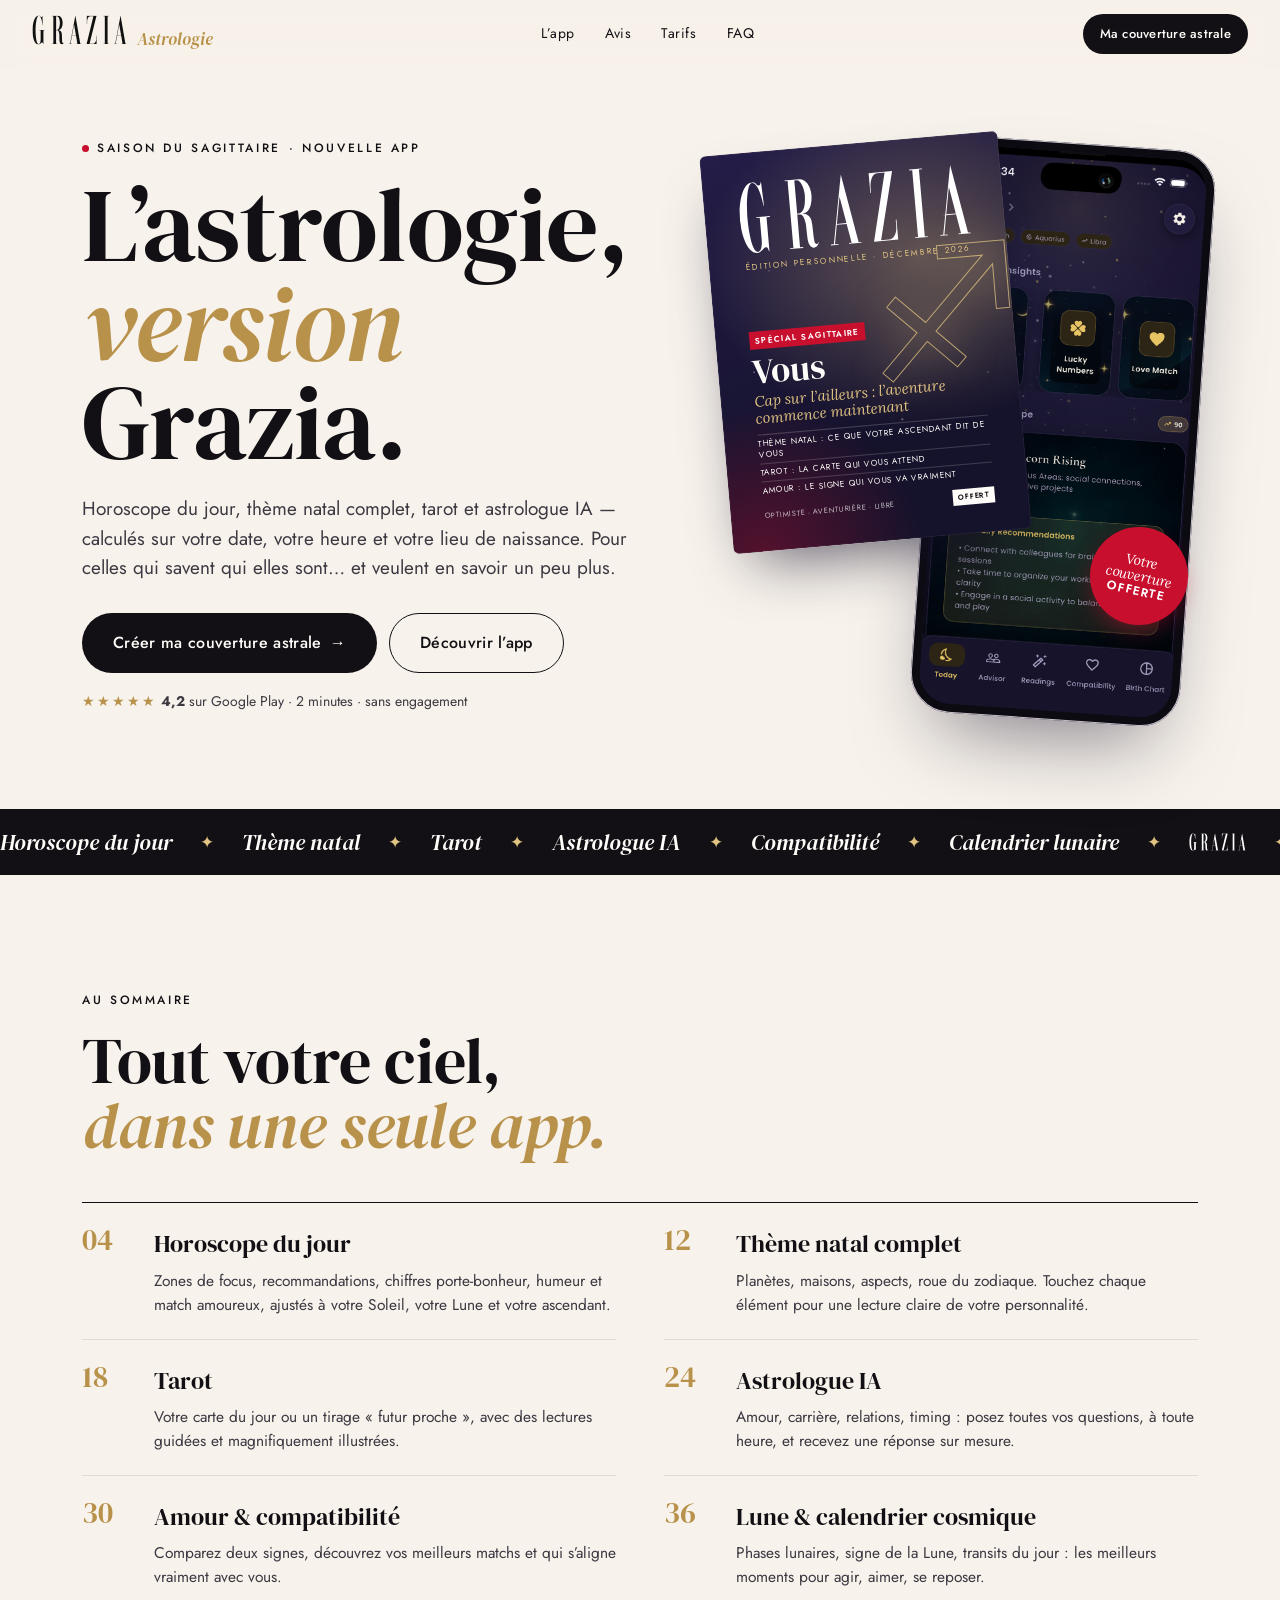
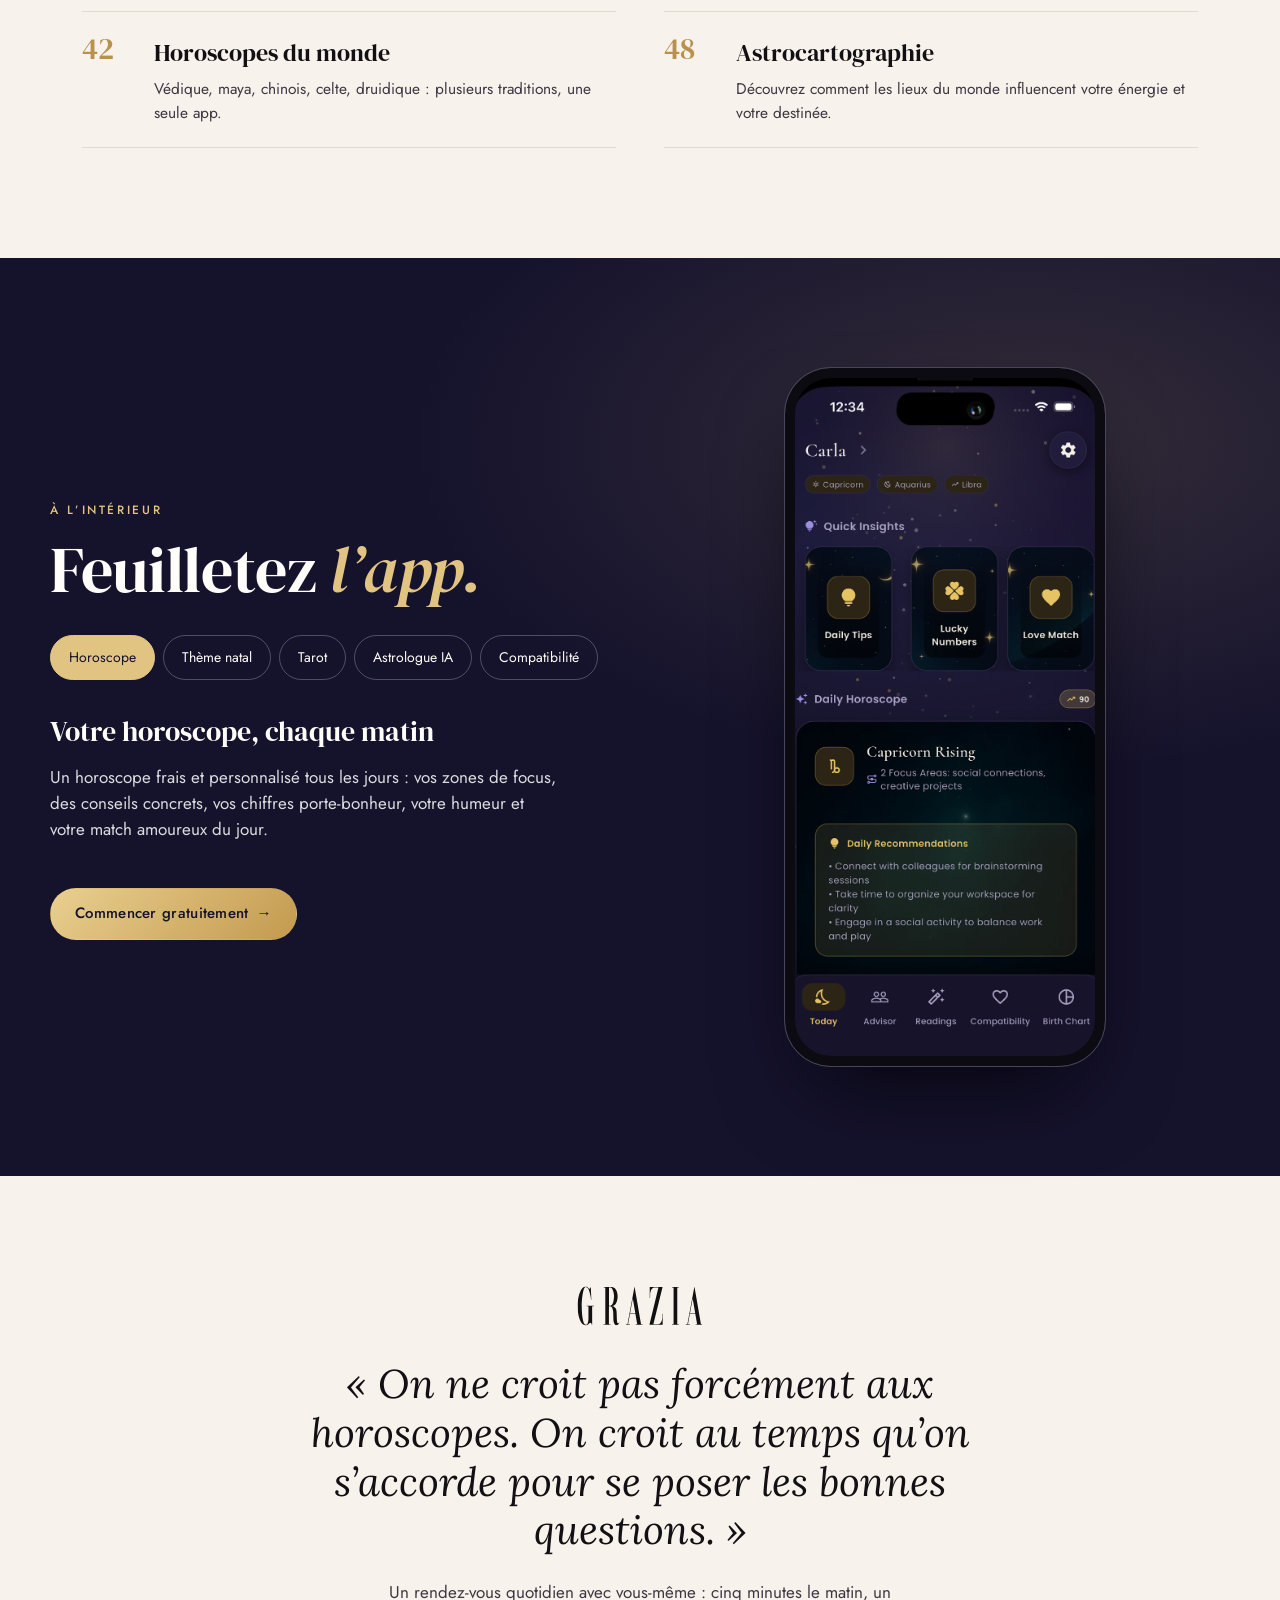
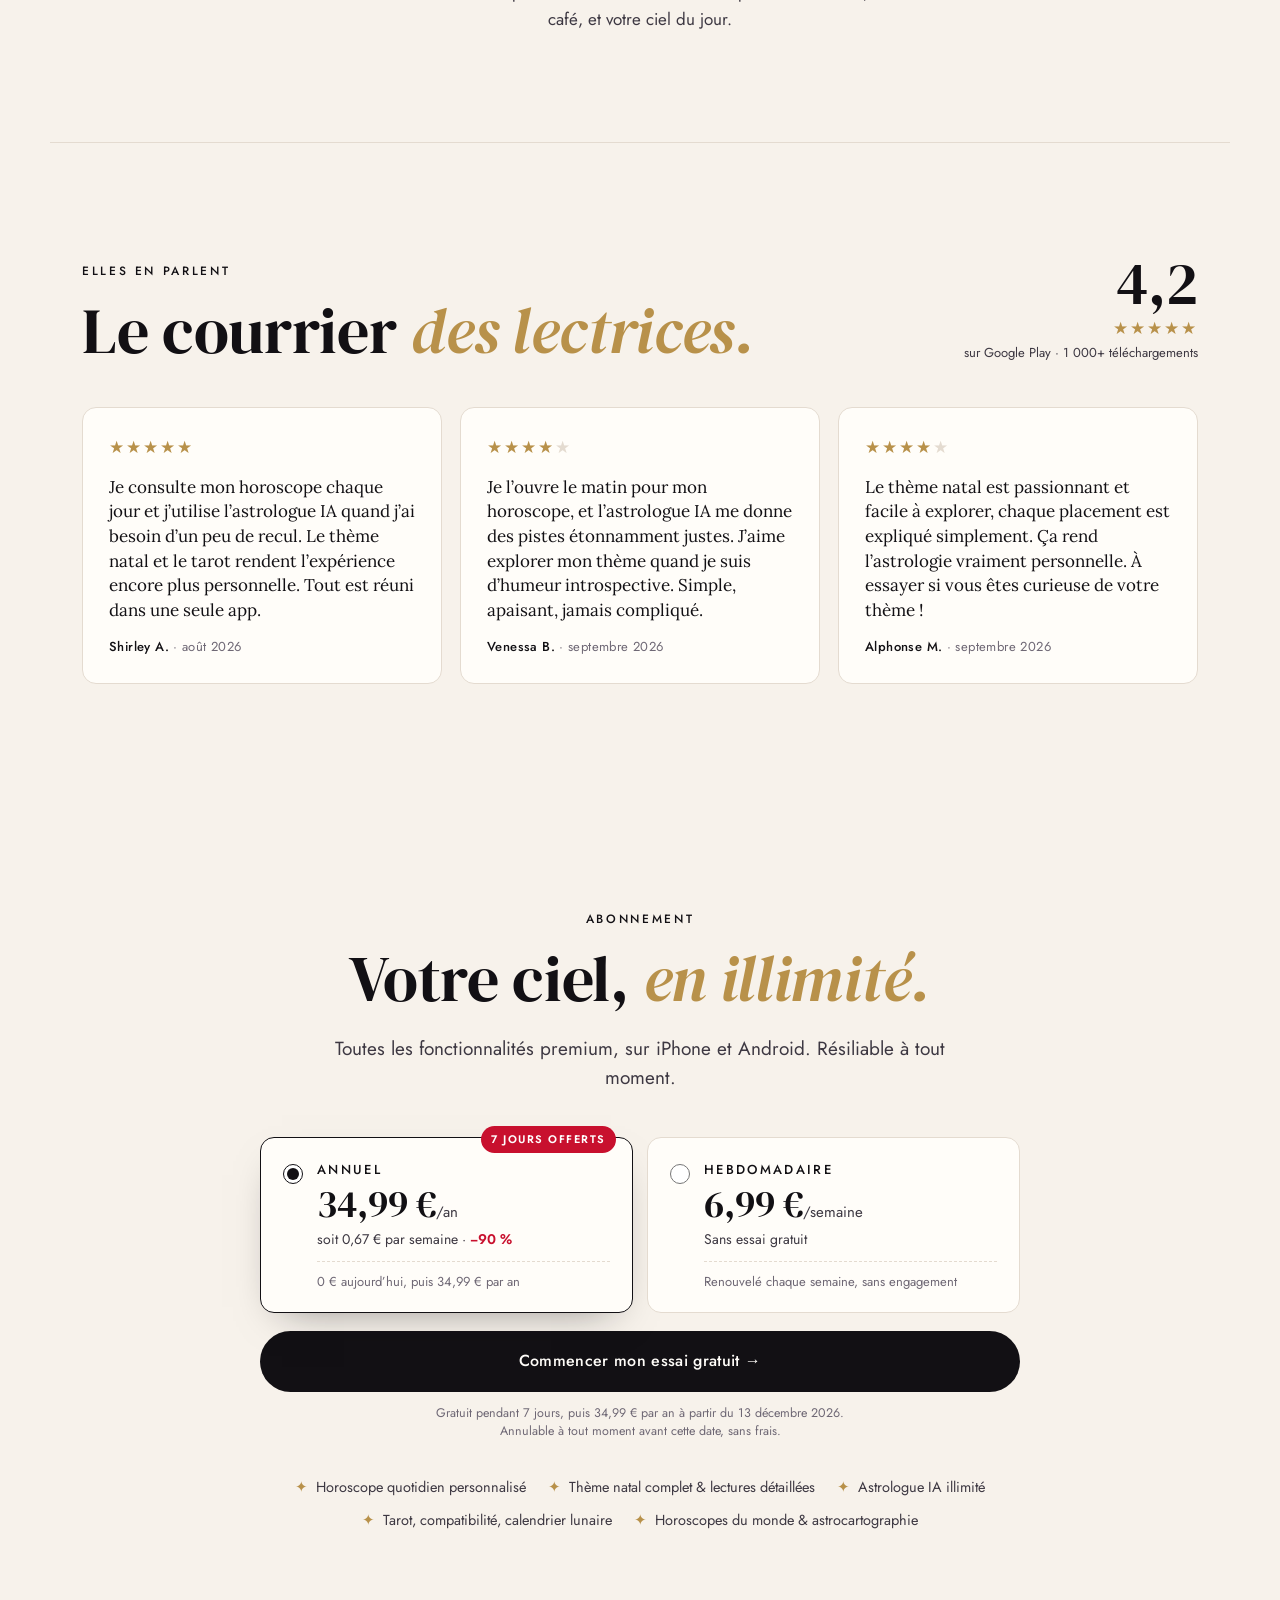
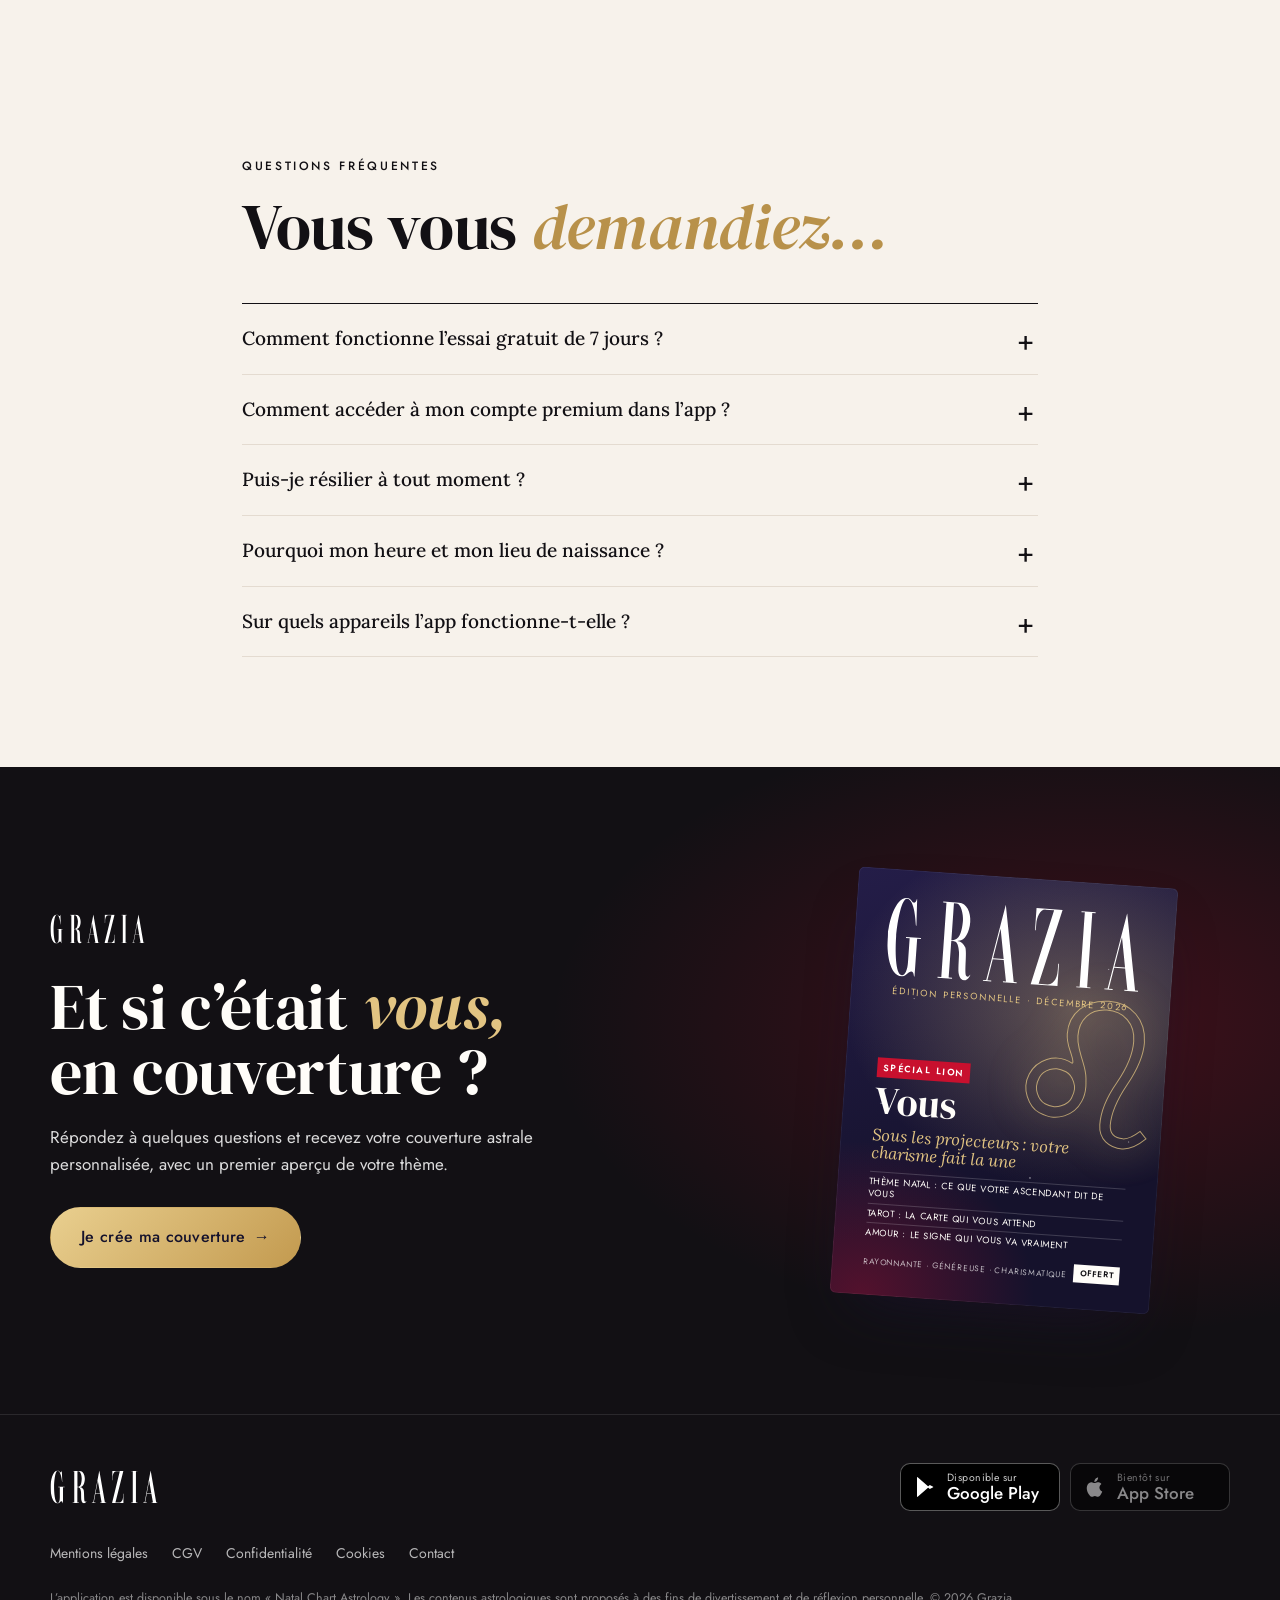
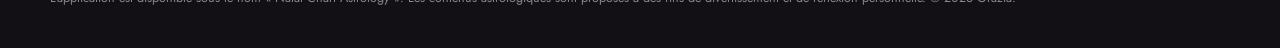
==== commit 8c9aa524: "Police plus lisible (DM Serif Display + Lora), optimisations mobile, CTA collant, noindex Co-Authore" ====
--- a/index.html
+++ b/index.html
@@ -2,7 +2,10 @@
 <html lang="fr">
 <head>
   <meta charset="utf-8">
-  <meta name="viewport" content="width=device-width, initial-scale=1">
+  <meta name="viewport" content="width=device-width, initial-scale=1, viewport-fit=cover">
+  <meta name="theme-color" content="#f7f2eb">
+  <!-- Aperçu privé : retirer noindex à la vraie mise en ligne -->
+  <meta name="robots" content="noindex, nofollow">
   <title>Grazia Astrologie — Votre thème astral, version Grazia</title>
   <meta name="description" content="Horoscope du jour, thème natal complet, tarot et astrologue IA. L’application astrologie de Grazia. Essai gratuit 7 jours.">
   <meta property="og:title" content="Grazia Astrologie — Votre thème astral, version Grazia">
@@ -10,7 +13,7 @@
   <link rel="icon" href="assets/favicon.svg" type="image/svg+xml">
   <link rel="preconnect" href="https://fonts.googleapis.com">
   <link rel="preconnect" href="https://fonts.gstatic.com" crossorigin>
-  <link href="https://fonts.googleapis.com/css2?family=Bodoni+Moda:ital,opsz,wght@0,6..96,400..800;1,6..96,400..700&family=Jost:wght@300;400;500;600&display=swap" rel="stylesheet">
+  <link href="https://fonts.googleapis.com/css2?family=DM+Serif+Display:ital@0;1&family=Lora:ital,wght@0,400..600;1,400..600&family=Jost:wght@400;500;600&display=swap" rel="stylesheet">
   <link rel="stylesheet" href="css/styles.css">
   <!-- TRACKING : pixels Meta / TikTok / Google + bandeau cookies à ajouter ici (voir README) -->
 </head>
@@ -28,7 +31,7 @@
       <a href="#tarifs">Tarifs</a>
       <a href="#faq">FAQ</a>
     </nav>
-    <button class="btn btn-ink btn-sm" data-open-quiz="header">Ma couverture astrale</button>
+    <button class="btn btn-ink btn-sm" data-open-quiz="header"><span class="only-desktop">Ma couverture astrale</span><span class="only-mobile">Commencer</span></button>
   </header>
 
   <main id="top">
@@ -204,6 +207,12 @@
     <p class="footer-note">L’application est disponible sous le nom «&nbsp;<span data-store-name>Natal Chart Astrology</span>&nbsp;». Les contenus astrologiques sont proposés à des fins de divertissement et de réflexion personnelle. © <span id="year">2026</span> Grazia.</p>
   </footer>
 
+  <!-- ========== CTA MOBILE COLLANT ========== -->
+  <div class="mobile-cta" id="mobile-cta" aria-hidden="true">
+    <div class="mobile-cta-text"><strong>Votre couverture astrale</strong><span>Offerte · 2 minutes</span></div>
+    <button class="btn btn-ink" data-open-quiz="sticky" tabindex="-1">Commencer →</button>
+  </div>
+
   <!-- ========== PARCOURS (overlay plein écran) ========== -->
   <div class="funnel" id="funnel" role="dialog" aria-modal="true" aria-labelledby="funnel-title" hidden>
     <div class="funnel-bar">
--- a/css/styles.css
+++ b/css/styles.css
@@ -4,15 +4,16 @@
   --paper: #fffdf9;
   --blush: #f4dfd5;
   --ink: #121014;
-  --ink-soft: #4a4550;
-  --muted: #8a8290;
+  --ink-soft: #3d3842;
+  --muted: #6f6875;
   --line: #e4dbd0;
   --gold: #b8914a;
   --gold-light: #e2c482;
   --night: #15122c;
   --night-2: #241d48;
   --red: #c8102e;
-  --serif: "Bodoni Moda", "Didot", "Bodoni 72", Georgia, serif;
+  --serif: "DM Serif Display", Georgia, serif;
+  --serif-text: "Lora", Georgia, serif;
   --sans: "Jost", "Helvetica Neue", Arial, sans-serif;
   --radius: 14px;
   --gutter: 16px;
@@ -40,12 +41,13 @@
 .nowrap { white-space: nowrap; }
 
 /* ---------- Typo ---------- */
-.display, .h2, .step-title { font-family: var(--serif); font-weight: 500; letter-spacing: -0.01em; margin: 0; }
+.display, .h2, .step-title { font-family: var(--serif); font-weight: 400; letter-spacing: -0.005em; margin: 0; }
 .display { font-size: clamp(48px, 9vw, 104px); line-height: 0.95; }
-.display em, .h2 em, .step-title em { font-weight: 400; }
+.display em, .h2 em, .step-title em { font-weight: 400; color: var(--gold); }
+.h2--light em { color: var(--gold-light); }
 .h2 { font-size: clamp(36px, 5.4vw, 64px); line-height: 1.02; }
 .h2--light { color: var(--paper); }
-.lead { font-size: clamp(17px, 1.6vw, 19px); color: var(--ink-soft); max-width: 34em; margin: 22px 0 0; font-weight: 300; }
+.lead { font-size: clamp(17px, 1.6vw, 19px); color: var(--ink-soft); max-width: 34em; margin: 22px 0 0; font-weight: 400; }
 .lead--center { margin-inline: auto; text-align: center; }
 .kicker {
   font-size: 12px; letter-spacing: 0.22em; text-transform: uppercase; font-weight: 500;
@@ -116,7 +118,7 @@
   position: absolute; right: 2%; bottom: 14%; z-index: 3;
   width: 98px; height: 98px; border-radius: 50%;
   background: var(--red); color: #fff; display: grid; place-content: center; text-align: center;
-  font-family: var(--serif); font-style: italic; font-size: 14px; line-height: 1.1;
+  font-family: var(--serif-text); font-style: italic; font-size: 14px; line-height: 1.1;
   transform: rotate(12deg); box-shadow: 0 10px 24px -8px rgba(200, 16, 46, 0.6);
 }
 .sticker strong { font-style: normal; text-transform: uppercase; font-family: var(--sans); font-size: 12px; letter-spacing: 0.12em; font-weight: 600; }
@@ -148,8 +150,8 @@
 }
 .cover-lines { position: relative; z-index: 2; margin-top: auto; }
 .cover-tag { display: inline-block; background: var(--red); color: #fff; font-size: 3.6cqi; letter-spacing: 0.16em; text-transform: uppercase; padding: 1cqi 2.4cqi; font-weight: 600; }
-.cover-title { font-family: var(--serif); font-size: 15cqi; line-height: 0.95; margin: 2cqi 0 0; font-weight: 600; word-break: break-word; }
-.cover-headline { font-family: var(--serif); font-style: italic; font-size: 6.4cqi; line-height: 1.12; margin: 2.4cqi 0 0; color: var(--gold-light); }
+.cover-title { font-family: var(--serif); font-size: 15cqi; line-height: 0.95; margin: 2cqi 0 0; font-weight: 400; word-break: break-word; }
+.cover-headline { font-family: var(--serif-text); font-style: italic; font-size: 6.4cqi; line-height: 1.12; margin: 2.4cqi 0 0; color: var(--gold-light); }
 .cover-small { list-style: none; padding: 0; margin: 3.4cqi 0 0; font-size: 3.6cqi; line-height: 1.35; text-transform: uppercase; letter-spacing: 0.06em; }
 .cover-small li { padding: 1.2cqi 0; border-top: 1px solid rgba(255, 255, 255, 0.18); }
 .cover-foot { position: relative; z-index: 2; display: flex; justify-content: space-between; align-items: end; margin-top: 3cqi; font-size: 3.2cqi; letter-spacing: 0.1em; text-transform: uppercase; color: rgba(255, 255, 255, 0.7); gap: 2cqi; }
@@ -174,22 +176,23 @@
 .toc { list-style: none; margin: 0; padding: 0; display: grid; border-top: 1px solid var(--ink); }
 .toc li { display: grid; grid-template-columns: 56px 1fr; gap: 16px; padding: 22px 0; border-bottom: 1px solid var(--line); }
 .toc-num { font-family: var(--serif); font-size: 30px; line-height: 1; color: var(--gold); }
-.toc h3 { font-family: var(--serif); font-size: 24px; font-weight: 500; margin: 0 0 6px; }
-.toc p { margin: 0; color: var(--ink-soft); font-size: 15.5px; font-weight: 300; }
+.toc h3 { font-family: var(--serif); font-size: 24px; font-weight: 400; margin: 0 0 6px; }
+.toc p { margin: 0; color: var(--ink-soft); font-size: 15.5px; font-weight: 400; }
 
 /* Vitrine */
 .showcase { max-width: none; background: radial-gradient(80% 60% at 80% 20%, rgba(226, 196, 130, 0.15), transparent 60%), var(--night); color: var(--paper); }
-.showcase-inner { max-width: var(--max); margin: 0 auto; display: grid; gap: 40px; align-items: center; }
+.showcase-inner { max-width: var(--max); margin: 0 auto; display: grid; grid-template-columns: minmax(0, 1fr); gap: 40px; align-items: center; }
+.showcase-copy { min-width: 0; }
 .tabs { display: flex; gap: 8px; overflow-x: auto; margin: 28px calc(var(--gutter) * -1) 0; padding: 4px var(--gutter); scrollbar-width: none; }
 .tabs::-webkit-scrollbar { display: none; }
 .tabs button {
   flex: none; background: transparent; border: 1px solid rgba(255, 255, 255, 0.25); color: var(--paper);
-  border-radius: 999px; padding: 9px 16px; font-size: 14px; transition: all 0.2s;
+  border-radius: 999px; padding: 11px 18px; font-size: 14px; transition: all 0.2s;
 }
 .tabs button[aria-selected="true"] { background: var(--gold-light); color: var(--night); border-color: var(--gold-light); }
 .tab-text { min-height: 150px; margin: 26px 0 28px; }
-.tab-text h3 { font-family: var(--serif); font-size: 28px; font-weight: 500; margin: 0 0 10px; }
-.tab-text p { margin: 0; color: rgba(255, 255, 255, 0.75); font-weight: 300; max-width: 30em; }
+.tab-text h3 { font-family: var(--serif); font-size: 28px; font-weight: 400; margin: 0 0 10px; }
+.tab-text p { margin: 0; color: rgba(255, 255, 255, 0.85); font-weight: 400; max-width: 30em; }
 .showcase-phone { justify-self: center; width: min(320px, 78%); aspect-ratio: 752 / 1640; border-radius: 46px; overflow: hidden; border: 10px solid #0d0b12; outline: 1.5px solid #4a4458; background: #0d0b12; box-shadow: 0 40px 90px -30px rgba(0, 0, 0, 0.8), 0 0 0 1px rgba(255, 255, 255, 0.08); }
 .showcase-phone img { width: 100%; height: 100%; object-fit: cover; object-position: top; transition: opacity 0.18s, transform 0.18s; }
 .showcase-phone img.is-swapping { opacity: 0; transform: translateY(8px); }
@@ -197,8 +200,8 @@
 /* Édito */
 .edito { text-align: center; max-width: 860px; }
 .edito-logo { height: 40px; width: auto; margin: 0 auto 34px; }
-.edito blockquote { font-family: var(--serif); font-style: italic; font-size: clamp(26px, 3.6vw, 40px); line-height: 1.22; margin: 0; }
-.edito-sub { color: var(--ink-soft); margin: 24px auto 0; max-width: 30em; font-weight: 300; }
+.edito blockquote { font-family: var(--serif-text); font-style: italic; font-size: clamp(26px, 3.6vw, 40px); line-height: 1.22; margin: 0; }
+.edito-sub { color: var(--ink-soft); margin: 24px auto 0; max-width: 30em; font-weight: 400; }
 
 /* Avis */
 .avis { border-top: 1px solid var(--line); }
@@ -207,7 +210,7 @@
 .rating-src { font-size: 13px; color: var(--ink-soft); }
 .reviews { display: grid; gap: 18px; }
 .review { margin: 0; background: var(--paper); border: 1px solid var(--line); border-radius: var(--radius); padding: 26px; display: flex; flex-direction: column; gap: 14px; }
-.review blockquote { margin: 0; font-family: var(--serif); font-size: 18px; line-height: 1.45; flex: 1; }
+.review blockquote { margin: 0; font-family: var(--serif-text); font-size: 17px; line-height: 1.45; flex: 1; }
 .review figcaption { font-size: 13px; color: var(--muted); letter-spacing: 0.03em; }
 .review figcaption strong { color: var(--ink); font-weight: 500; }
 
@@ -225,7 +228,7 @@
 .plan.is-selected { border-color: var(--ink); box-shadow: 0 16px 40px -22px rgba(18, 16, 20, 0.5); }
 .plan-badge { position: absolute; right: 16px; top: -12px; background: var(--red); color: #fff; font-size: 11px; letter-spacing: 0.14em; text-transform: uppercase; font-weight: 600; padding: 5px 10px; border-radius: 999px; }
 .plan-name { font-size: 13px; letter-spacing: 0.18em; text-transform: uppercase; font-weight: 500; }
-.plan-price { font-family: var(--serif); font-size: 38px; line-height: 1.1; font-weight: 500; }
+.plan-price { font-family: var(--serif); font-size: 38px; line-height: 1.1; font-weight: 400; }
 .plan-price small { font-family: var(--sans); font-size: 15px; color: var(--ink-soft); font-weight: 400; }
 .plan-sub { font-size: 14px; color: var(--ink-soft); }
 .plan-sub strong { color: var(--red); font-weight: 600; }
@@ -240,12 +243,12 @@
 .faq details { border-bottom: 1px solid var(--line); }
 .faq summary {
   list-style: none; cursor: pointer; padding: 22px 40px 22px 0; position: relative;
-  font-family: var(--serif); font-size: 21px; line-height: 1.3;
+  font-family: var(--serif-text); font-weight: 500; font-size: 19px; line-height: 1.35;
 }
 .faq summary::-webkit-details-marker { display: none; }
-.faq summary::after { content: "+"; position: absolute; right: 4px; top: 18px; font-family: var(--sans); font-weight: 300; font-size: 28px; transition: transform 0.25s; }
+.faq summary::after { content: "+"; position: absolute; right: 4px; top: 18px; font-family: var(--sans); font-weight: 400; font-size: 28px; transition: transform 0.25s; }
 .faq details[open] summary::after { transform: rotate(45deg); }
-.faq details p { margin: 0 0 22px; color: var(--ink-soft); font-weight: 300; max-width: 40em; }
+.faq details p { margin: 0 0 22px; color: var(--ink-soft); font-weight: 400; max-width: 40em; }
 
 /* CTA final */
 .final {
@@ -254,7 +257,7 @@
 }
 .final-copy { max-width: 560px; }
 .final-logo { height: 30px; width: auto; margin-bottom: 30px; }
-.final-copy p { color: rgba(255, 255, 255, 0.72); font-weight: 300; margin: 20px 0 30px; }
+.final-copy p { color: rgba(255, 255, 255, 0.85); font-weight: 400; margin: 20px 0 30px; }
 .cover--final { width: min(320px, 80%); justify-self: center; transform: rotate(4deg); }
 
 /* Pied de page */
@@ -304,7 +307,7 @@
 .step-count { font-size: 12px; letter-spacing: 0.2em; text-transform: uppercase; color: var(--gold); margin: 0 0 14px; font-weight: 500; }
 .step-title { font-size: clamp(34px, 6vw, 50px); line-height: 1.04; }
 .step-title--center { text-align: center; }
-.step-sub { color: var(--ink-soft); margin: 16px 0 0; font-weight: 300; }
+.step-sub { color: var(--ink-soft); margin: 16px 0 0; font-weight: 400; }
 .step form, form.step { display: block; }
 .step .btn-block { margin-top: 24px; }
 .btn-link[data-skip] { display: block; margin: 10px auto 0; }
@@ -367,15 +370,15 @@
 .result { display: grid; gap: 34px; }
 .result-cover .cover { width: min(340px, 86%); margin: 0 auto; transform: rotate(-2deg); animation: drop 0.9s cubic-bezier(0.2, 0.8, 0.2, 1); }
 @keyframes drop { from { transform: translateY(30px) rotate(-8deg) scale(0.92); opacity: 0; } }
-.result-mood { font-family: var(--serif); font-style: italic; font-size: 21px; color: var(--gold); margin: 12px 0 0; }
+.result-mood { font-family: var(--serif-text); font-style: italic; font-size: 21px; color: var(--gold); margin: 12px 0 0; }
 .facts { display: grid; grid-template-columns: repeat(3, 1fr); gap: 1px; background: var(--line); border: 1px solid var(--line); border-radius: 12px; overflow: hidden; margin: 24px 0; }
 .facts div { background: var(--paper); padding: 12px; }
 .facts dt { font-size: 10.5px; letter-spacing: 0.16em; text-transform: uppercase; color: var(--muted); }
-.facts dd { margin: 4px 0 0; font-family: var(--serif); font-size: 17px; line-height: 1.2; }
-.result-text { color: var(--ink-soft); font-weight: 300; margin: 0; }
+.facts dd { margin: 4px 0 0; font-family: var(--serif-text); font-weight: 600; font-size: 16px; line-height: 1.2; }
+.result-text { color: var(--ink-soft); font-weight: 400; margin: 0; }
 .reading { position: relative; background: var(--paper); border: 1px solid var(--line); border-radius: var(--radius); padding: 22px; margin-top: 22px; overflow: hidden; }
 .reading h3 { font-size: 12px; letter-spacing: 0.18em; text-transform: uppercase; margin: 0 0 10px; color: var(--gold); font-weight: 500; }
-.reading p { margin: 0 0 10px; font-family: var(--serif); font-size: 18px; line-height: 1.5; }
+.reading p { margin: 0 0 10px; font-family: var(--serif-text); font-size: 17px; line-height: 1.6; }
 .reading-locked { filter: blur(5px); user-select: none; opacity: 0.7; }
 .reading-lock {
   position: absolute; left: 0; right: 0; bottom: 0; padding: 44px 16px 18px; text-align: center; font-size: 14px; font-weight: 500;
@@ -403,6 +406,7 @@
 .or::before, .or::after { content: ""; flex: 1; height: 1px; background: var(--line); }
 .card-box { border: 1.5px dashed var(--line); border-radius: 14px; padding: 2px 14px 16px; margin-top: 12px; background: rgba(255, 253, 249, 0.6); }
 .secure { font-size: 13px; color: var(--muted); margin: 12px 0 0; }
+.checkout-legal { display: none; font-size: 12.5px; color: var(--muted); text-align: center; margin: 12px 0 0; line-height: 1.45; }
 .demo-note { font-size: 12.5px; color: var(--muted); text-align: center; margin: 10px 0 0; }
 .summary { order: -1; background: var(--paper); border: 1px solid var(--line); border-radius: var(--radius); padding: 24px; }
 .summary-logo { height: 22px; width: auto; }
@@ -427,9 +431,53 @@
 }
 .toast.is-on { opacity: 1; transform: translate(-50%, 0); }
 
+/* ---------- Mobile ---------- */
+.only-desktop { display: none; }
+.mobile-cta {
+  position: fixed; left: 0; right: 0; bottom: 0; z-index: 40;
+  display: flex; align-items: center; justify-content: space-between; gap: 12px;
+  padding: 12px var(--gutter) calc(12px + env(safe-area-inset-bottom));
+  background: rgba(255, 253, 249, 0.96); backdrop-filter: blur(12px); -webkit-backdrop-filter: blur(12px);
+  border-top: 1px solid var(--line); box-shadow: 0 -10px 30px -18px rgba(18, 16, 20, 0.35);
+  transform: translateY(110%); transition: transform 0.35s cubic-bezier(0.2, 0.8, 0.2, 1);
+}
+.mobile-cta.is-on { transform: none; }
+.mobile-cta-text { display: flex; flex-direction: column; line-height: 1.2; min-width: 0; }
+.mobile-cta-text strong { font-family: var(--serif); font-weight: 400; font-size: 18px; }
+.mobile-cta-text span { font-size: 13px; color: var(--muted); }
+.mobile-cta .btn { flex: none; padding: 13px 20px; }
+
+@media (max-width: 719px) {
+  body { font-size: 16.5px; }
+  .hero { padding-top: 24px; gap: 32px; }
+  .hero-visual { height: 400px; }
+  .sticker { width: 86px; height: 86px; font-size: 13px; }
+  .section { padding-top: 64px; padding-bottom: 64px; }
+  .section-head { margin-bottom: 30px; }
+  .toc li { padding: 18px 0; }
+  .toc h3 { font-size: 22px; }
+  .showcase-phone { width: min(260px, 70%); }
+  .tab-text { min-height: 170px; }
+  /* Avis en carrousel horizontal */
+  .reviews {
+    display: flex; overflow-x: auto; scroll-snap-type: x mandatory; gap: 12px;
+    margin: 0 calc(var(--gutter) * -1); padding: 4px var(--gutter) 12px; scrollbar-width: none;
+  }
+  .reviews::-webkit-scrollbar { display: none; }
+  .review { flex: 0 0 86%; scroll-snap-align: center; }
+  .final { padding-top: 64px; padding-bottom: 64px; }
+  .footer { padding-bottom: calc(110px + env(safe-area-inset-bottom)); }
+  .funnel-body { padding-bottom: calc(40px + env(safe-area-inset-bottom)); }
+  .summary-legal { display: none; }
+  .checkout-legal { display: block; }
+}
+
 /* ---------- Tablette / desktop ---------- */
 @media (min-width: 720px) {
   :root { --gutter: 32px; }
+  .only-desktop { display: inline; }
+  .only-mobile { display: none; }
+  .mobile-cta { display: none; }
   .topnav { display: flex; }
   .brand-logo { height: 30px; }
   .hero-ctas .btn { flex: 0 0 auto; }
@@ -446,7 +494,7 @@
   .hero { grid-template-columns: 1.1fr 0.9fr; align-items: center; padding-top: 64px; padding-bottom: 96px; }
   .hero-visual { height: 560px; max-width: none; }
   .section { padding-top: 110px; padding-bottom: 110px; }
-  .showcase-inner { grid-template-columns: 1fr 1fr; }
+  .showcase-inner { grid-template-columns: minmax(0, 1fr) minmax(0, 1fr); }
   .final { grid-template-columns: 1.2fr 0.8fr; padding: 110px max(var(--gutter), calc((100% - var(--max)) / 2)); }
   .result { grid-template-columns: 0.85fr 1.15fr; align-items: start; gap: 60px; }
   .result-cover { position: sticky; top: 110px; }
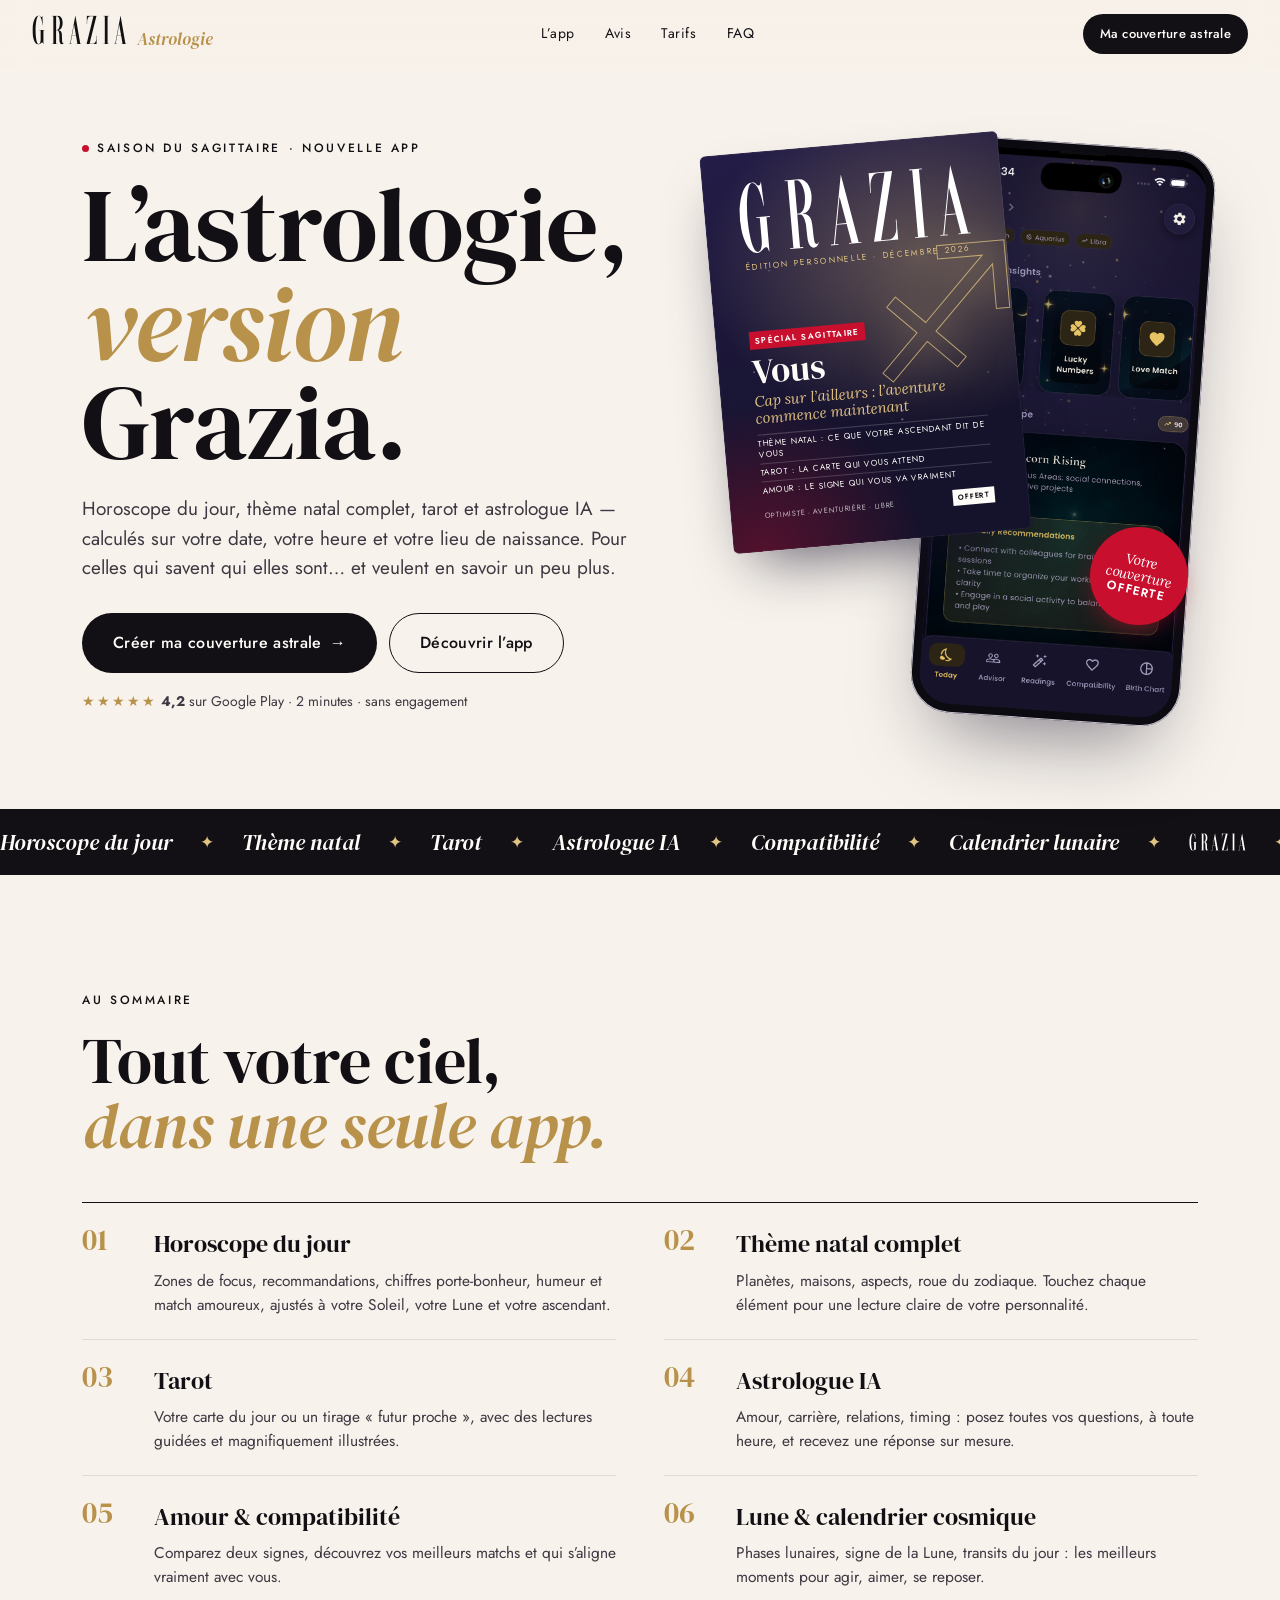
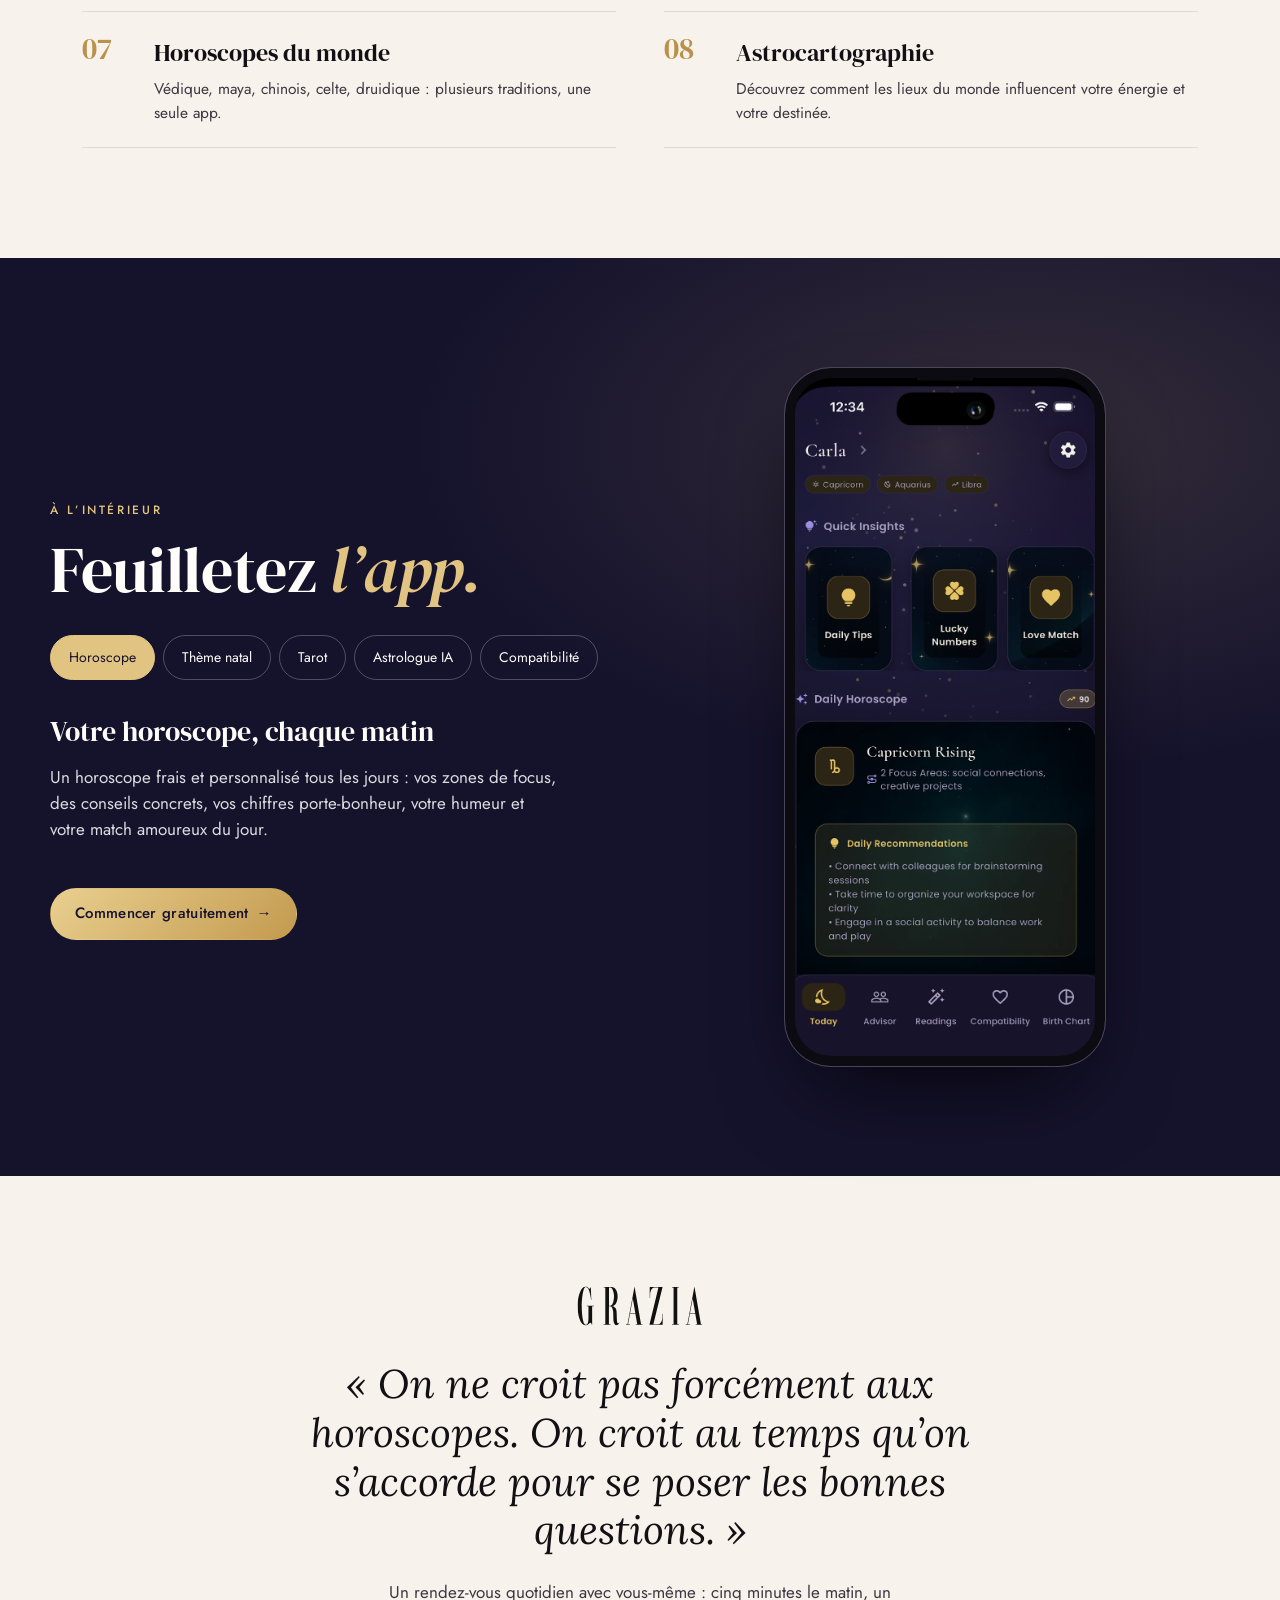
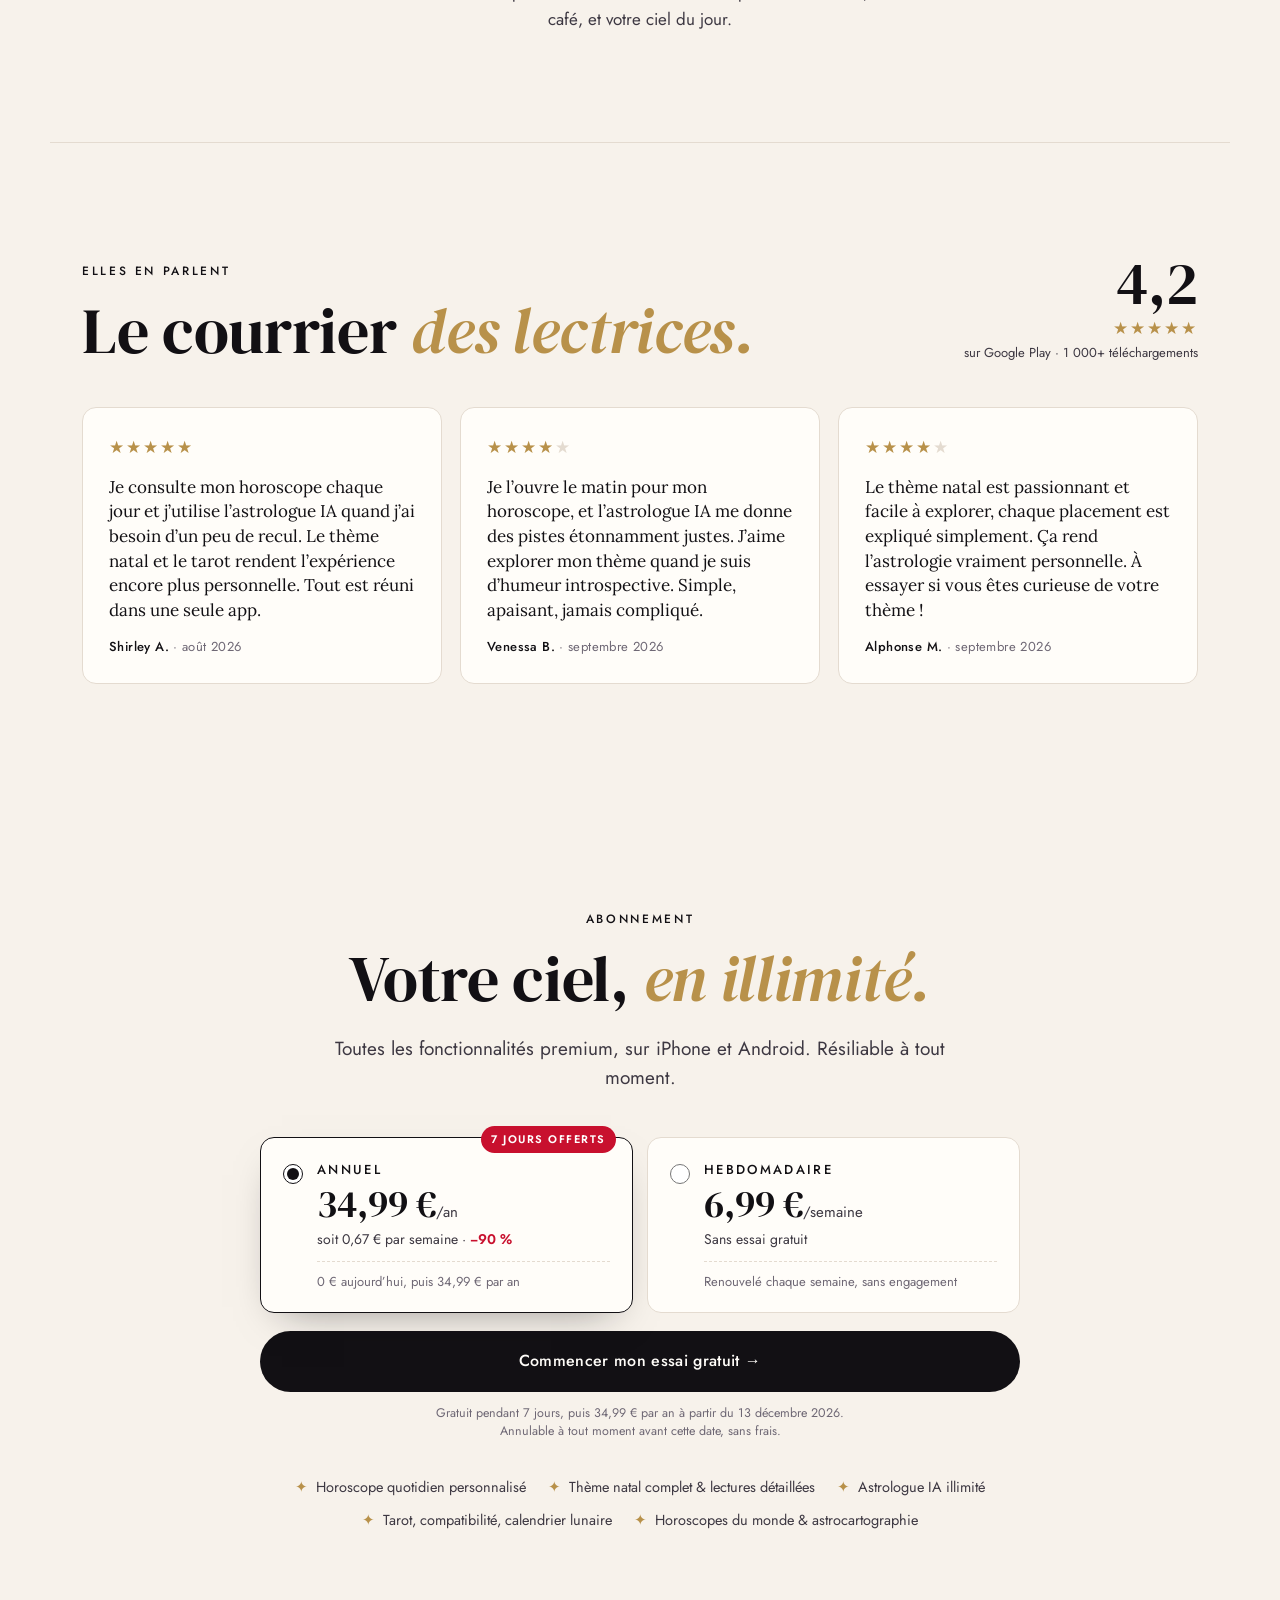
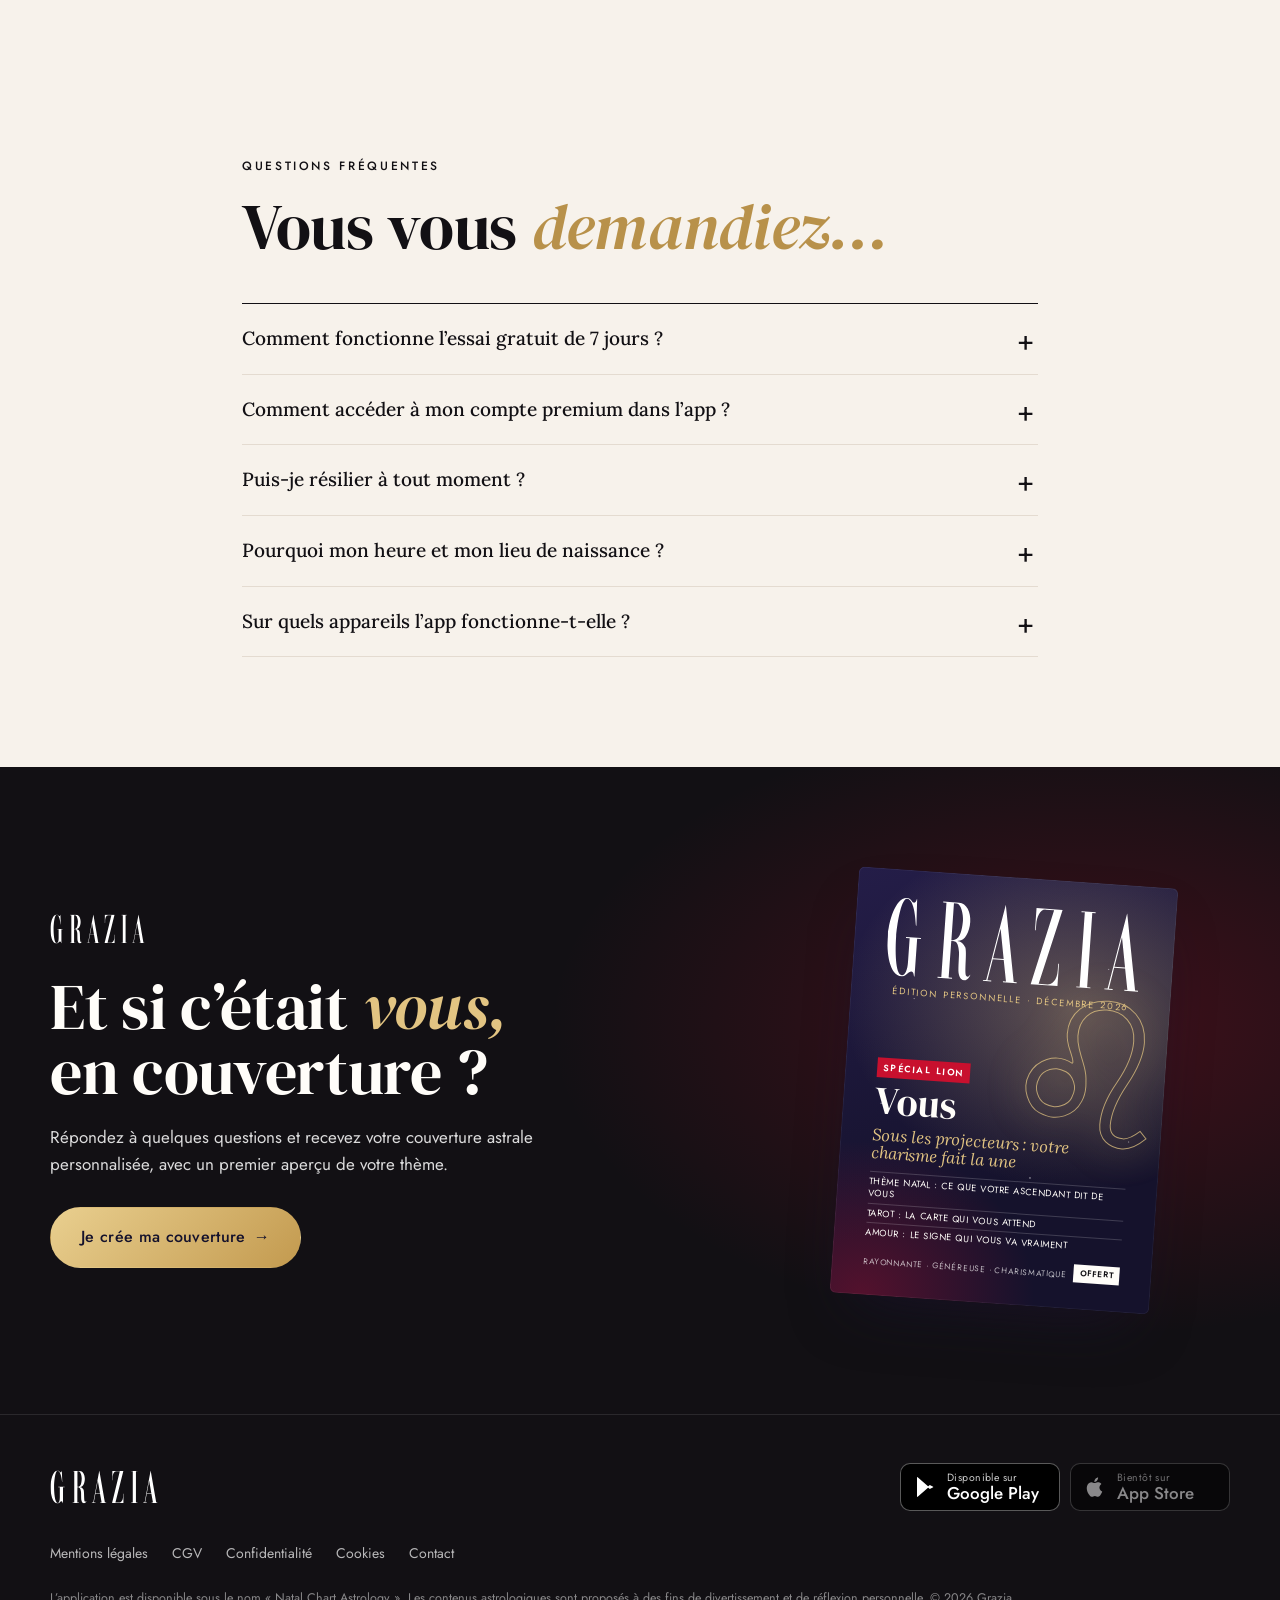
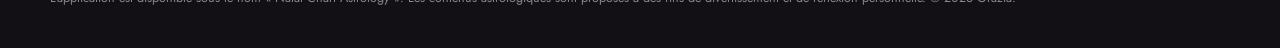
==== commit d11a97e2: "Sommaire numéroté 01 à 08 Co-Authored-By: Claude Opus 5.5 <noreply@anthropic.com>" ====
--- a/index.html
+++ b/index.html
@@ -74,14 +74,14 @@
         <h2 class="h2">Tout votre ciel,<br><em>dans une seule app.</em></h2>
       </div>
       <ol class="toc">
-        <li><span class="toc-num">04</span><div><h3>Horoscope du jour</h3><p>Zones de focus, recommandations, chiffres porte-bonheur, humeur et match amoureux, ajustés à votre Soleil, votre Lune et votre ascendant.</p></div></li>
-        <li><span class="toc-num">12</span><div><h3>Thème natal complet</h3><p>Planètes, maisons, aspects, roue du zodiaque. Touchez chaque élément pour une lecture claire de votre personnalité.</p></div></li>
-        <li><span class="toc-num">18</span><div><h3>Tarot</h3><p>Votre carte du jour ou un tirage «&nbsp;futur proche&nbsp;», avec des lectures guidées et magnifiquement illustrées.</p></div></li>
-        <li><span class="toc-num">24</span><div><h3>Astrologue IA</h3><p>Amour, carrière, relations, timing&nbsp;: posez toutes vos questions, à toute heure, et recevez une réponse sur mesure.</p></div></li>
-        <li><span class="toc-num">30</span><div><h3>Amour &amp; compatibilité</h3><p>Comparez deux signes, découvrez vos meilleurs matchs et qui s’aligne vraiment avec vous.</p></div></li>
-        <li><span class="toc-num">36</span><div><h3>Lune &amp; calendrier cosmique</h3><p>Phases lunaires, signe de la Lune, transits du jour&nbsp;: les meilleurs moments pour agir, aimer, se reposer.</p></div></li>
-        <li><span class="toc-num">42</span><div><h3>Horoscopes du monde</h3><p>Védique, maya, chinois, celte, druidique&nbsp;: plusieurs traditions, une seule app.</p></div></li>
-        <li><span class="toc-num">48</span><div><h3>Astrocartographie</h3><p>Découvrez comment les lieux du monde influencent votre énergie et votre destinée.</p></div></li>
+        <li><span class="toc-num">01</span><div><h3>Horoscope du jour</h3><p>Zones de focus, recommandations, chiffres porte-bonheur, humeur et match amoureux, ajustés à votre Soleil, votre Lune et votre ascendant.</p></div></li>
+        <li><span class="toc-num">02</span><div><h3>Thème natal complet</h3><p>Planètes, maisons, aspects, roue du zodiaque. Touchez chaque élément pour une lecture claire de votre personnalité.</p></div></li>
+        <li><span class="toc-num">03</span><div><h3>Tarot</h3><p>Votre carte du jour ou un tirage «&nbsp;futur proche&nbsp;», avec des lectures guidées et magnifiquement illustrées.</p></div></li>
+        <li><span class="toc-num">04</span><div><h3>Astrologue IA</h3><p>Amour, carrière, relations, timing&nbsp;: posez toutes vos questions, à toute heure, et recevez une réponse sur mesure.</p></div></li>
+        <li><span class="toc-num">05</span><div><h3>Amour &amp; compatibilité</h3><p>Comparez deux signes, découvrez vos meilleurs matchs et qui s’aligne vraiment avec vous.</p></div></li>
+        <li><span class="toc-num">06</span><div><h3>Lune &amp; calendrier cosmique</h3><p>Phases lunaires, signe de la Lune, transits du jour&nbsp;: les meilleurs moments pour agir, aimer, se reposer.</p></div></li>
+        <li><span class="toc-num">07</span><div><h3>Horoscopes du monde</h3><p>Védique, maya, chinois, celte, druidique&nbsp;: plusieurs traditions, une seule app.</p></div></li>
+        <li><span class="toc-num">08</span><div><h3>Astrocartographie</h3><p>Découvrez comment les lieux du monde influencent votre énergie et votre destinée.</p></div></li>
       </ol>
     </section>
 
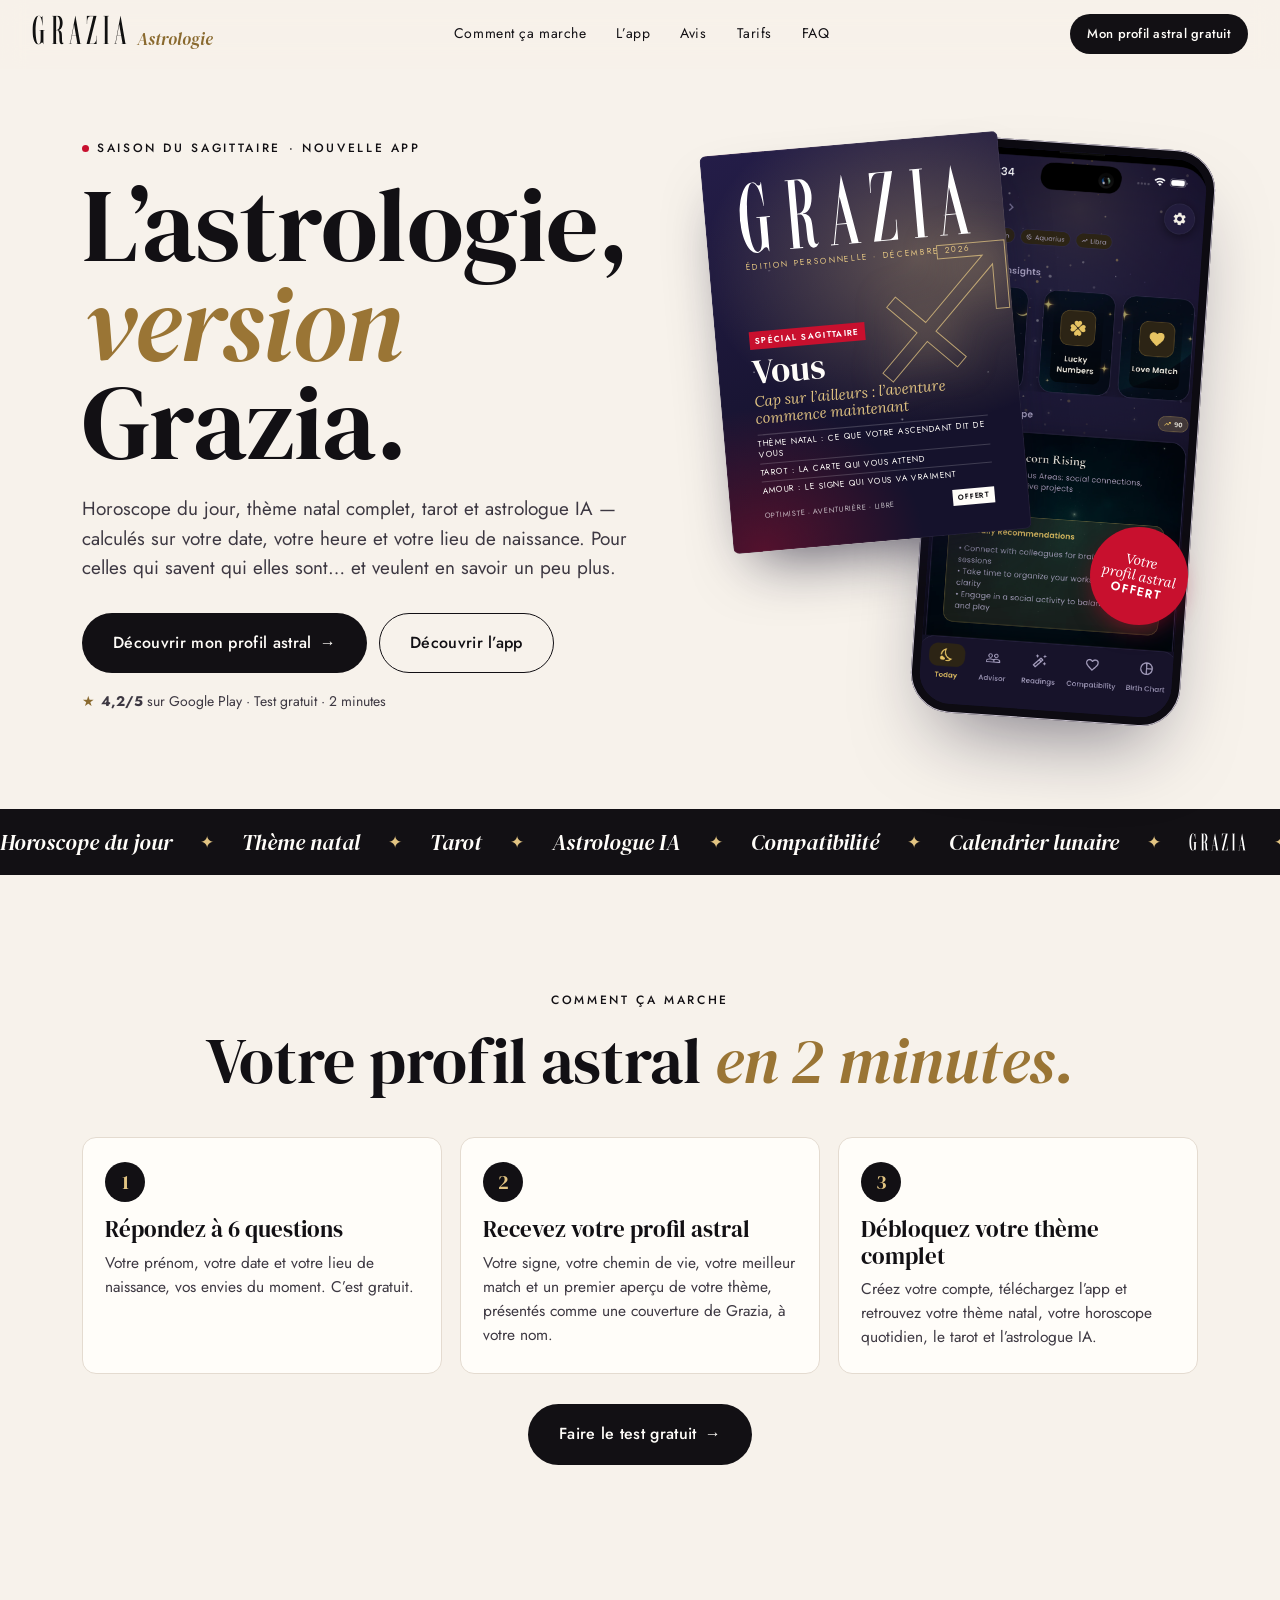
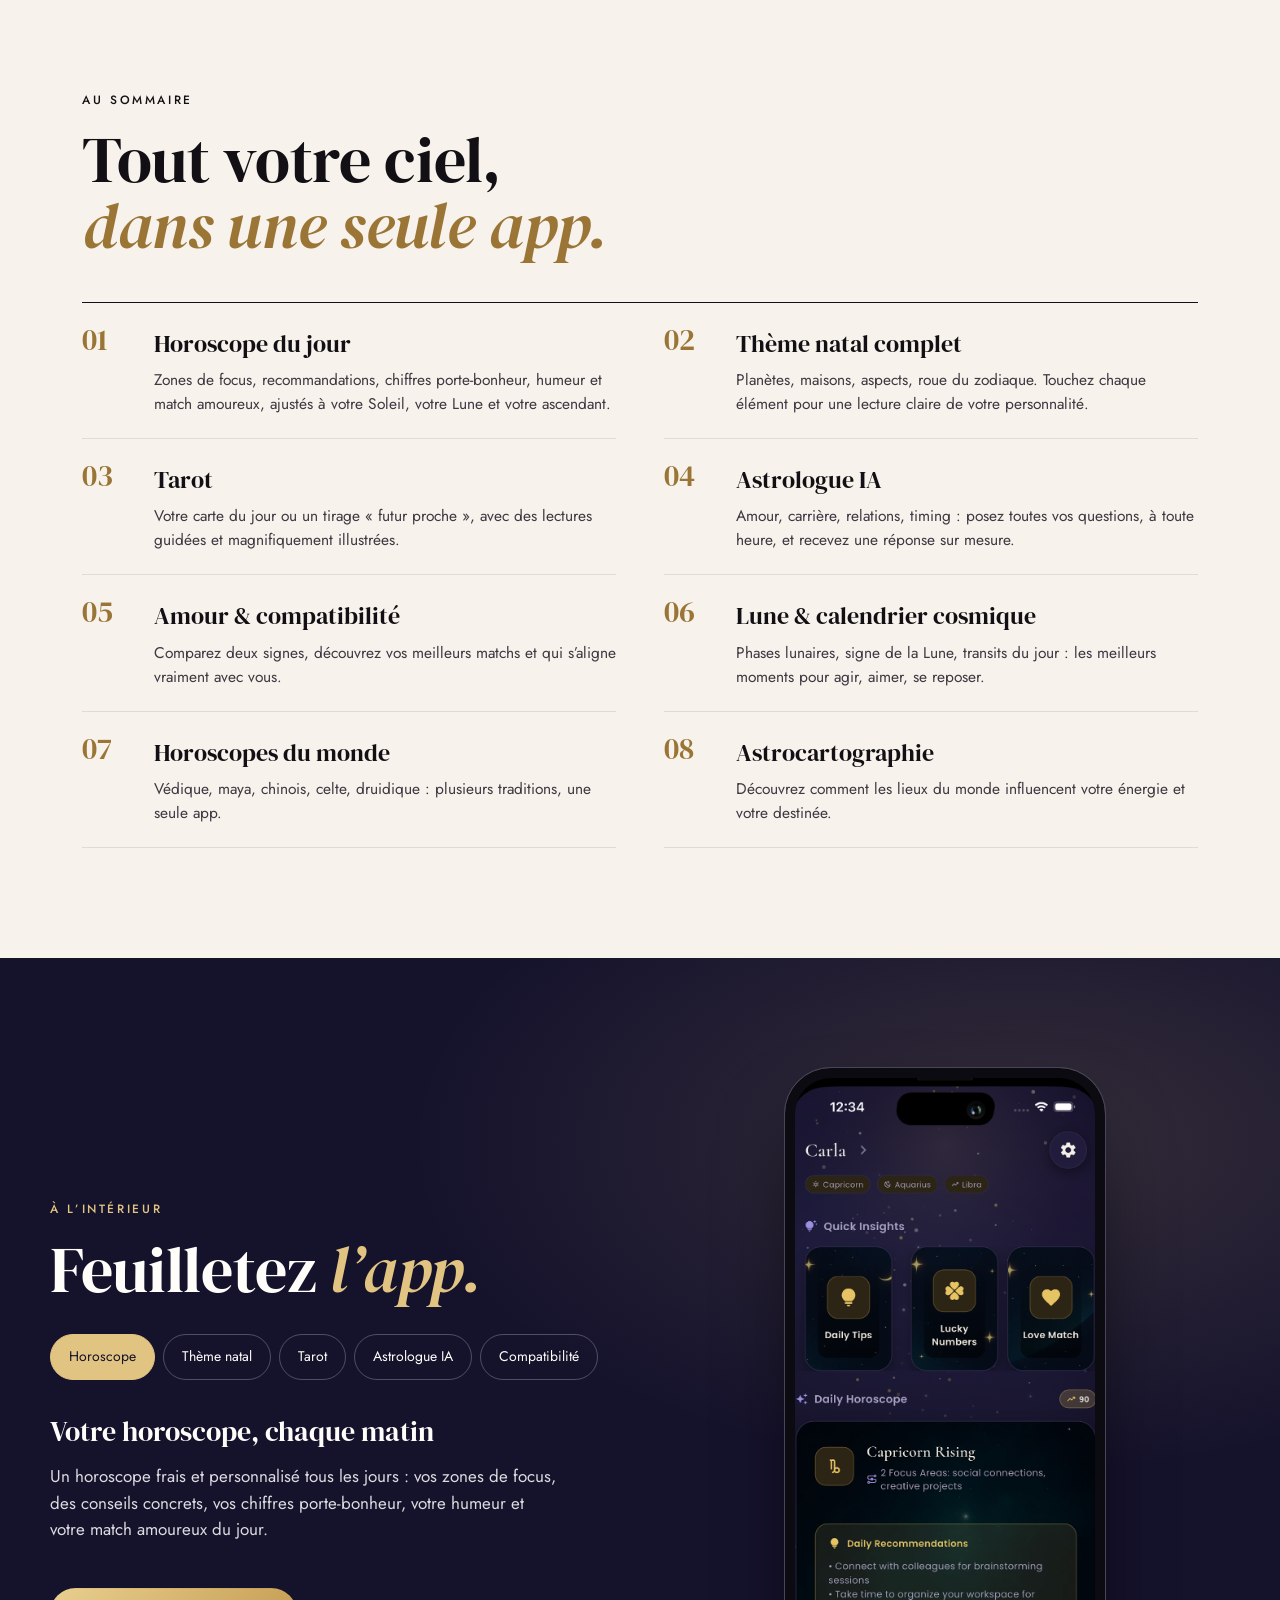
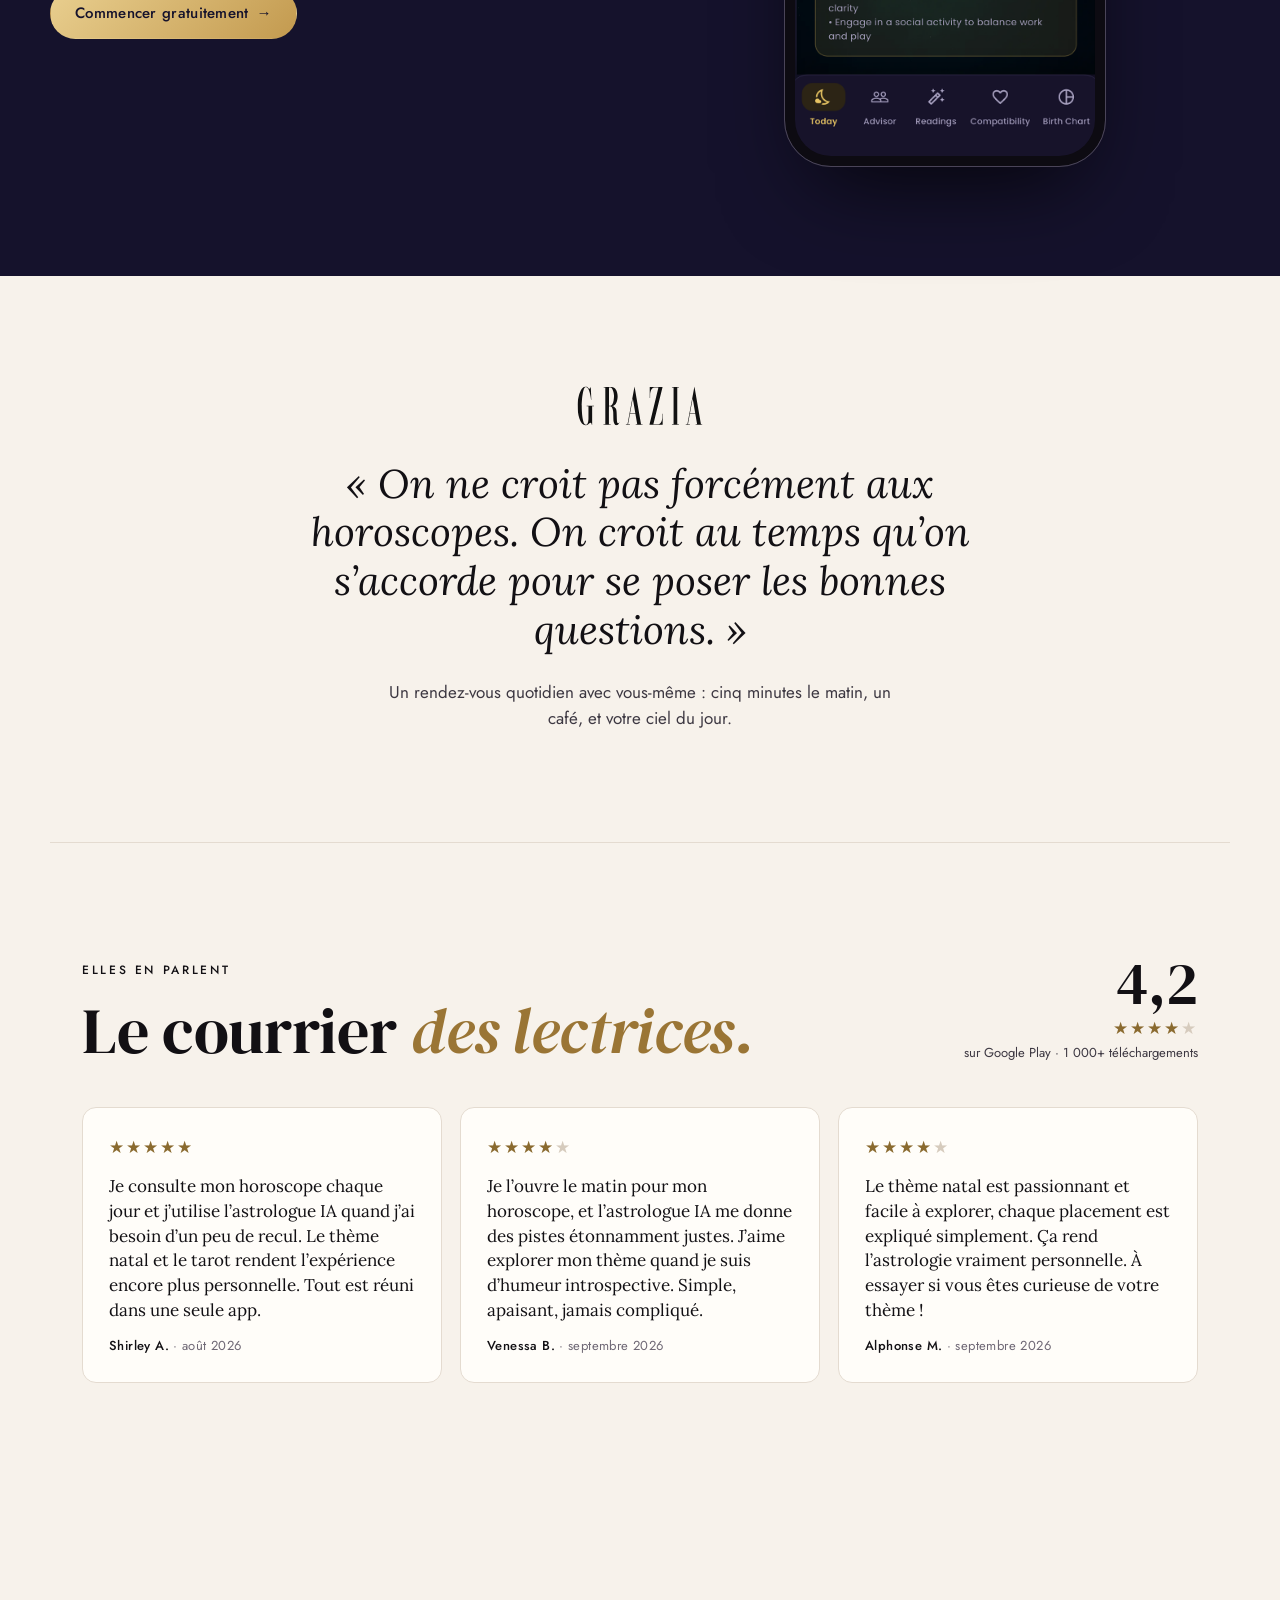
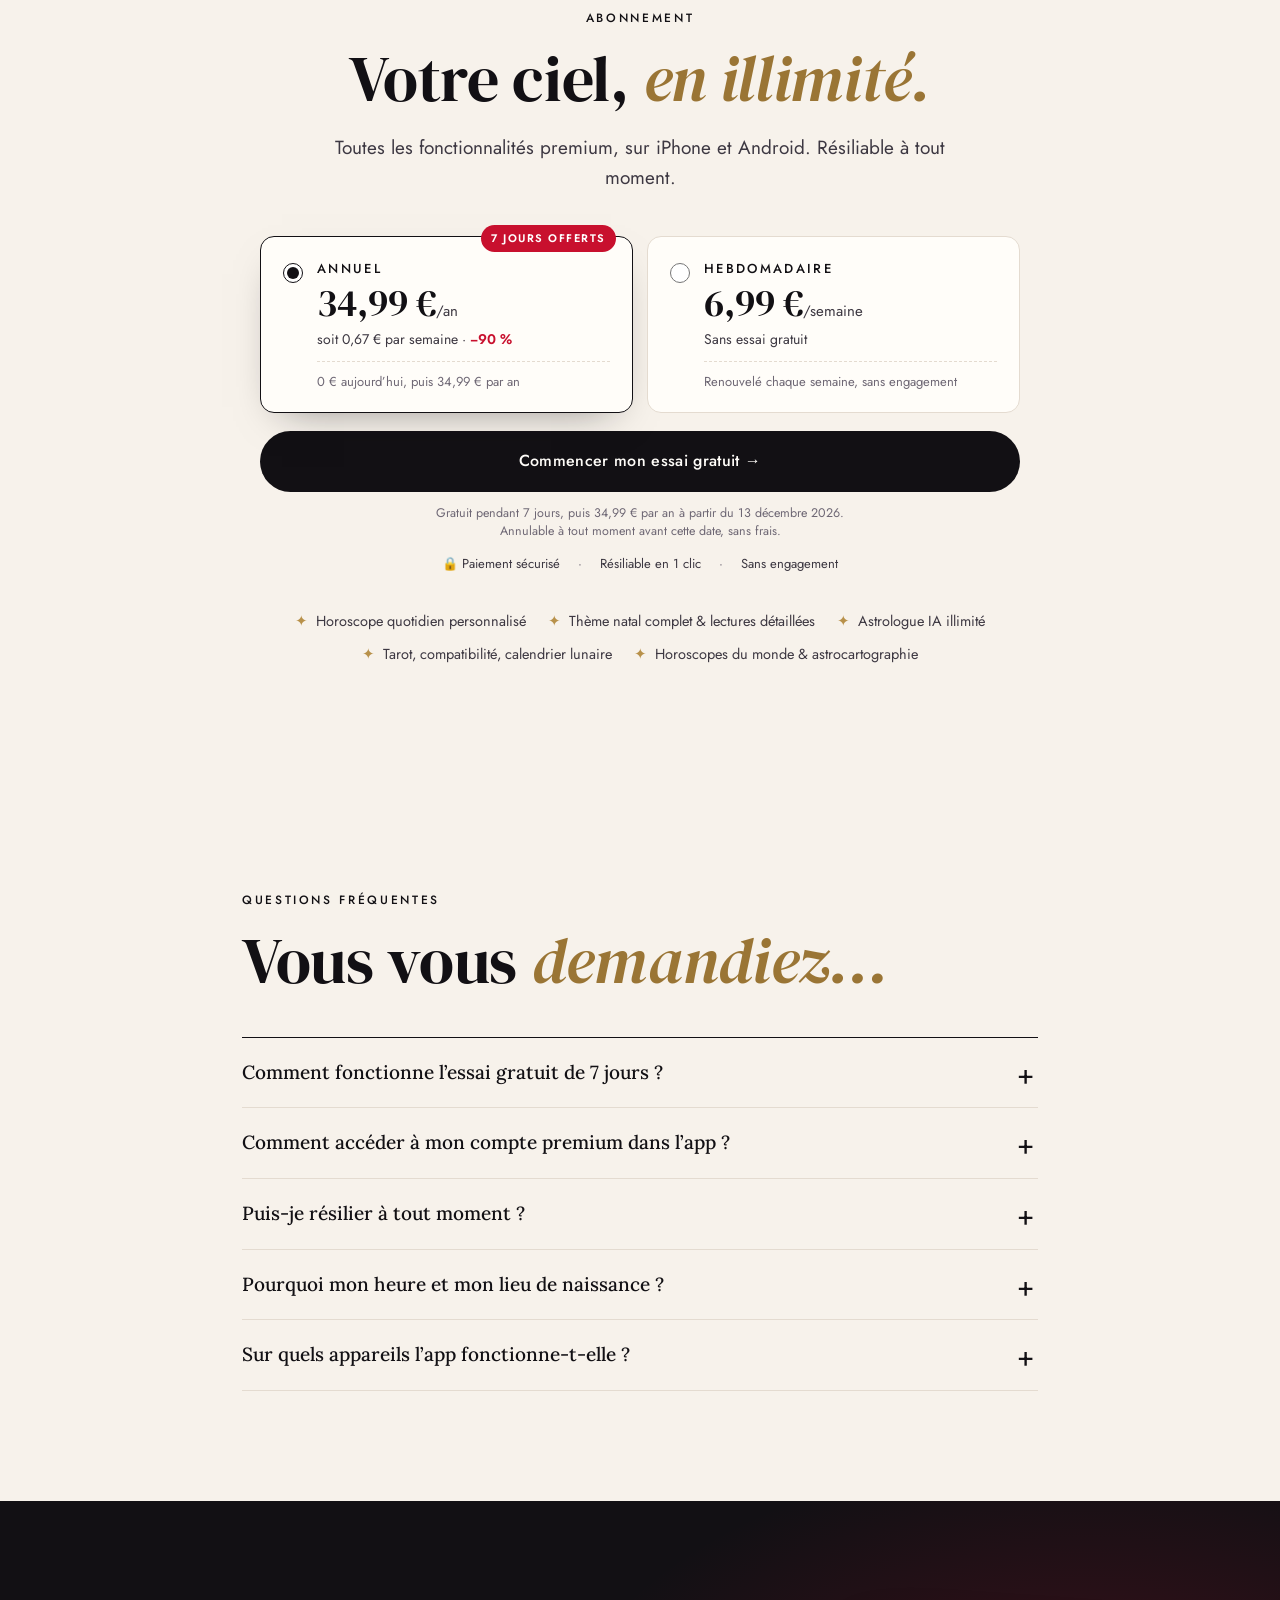
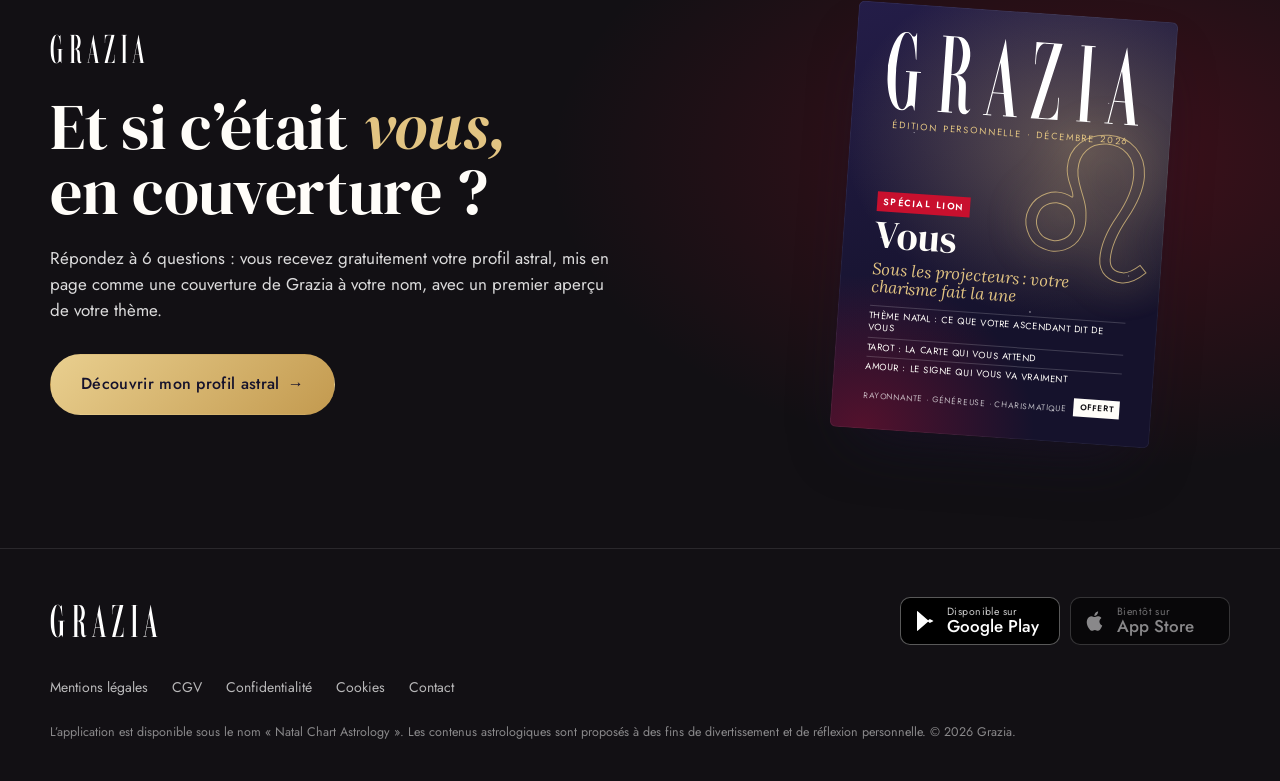
==== commit 07b16f36: "Wording clair (profil astral), section Comment ça marche, contraste du doré, note honnête, réassuran" ====
--- a/index.html
+++ b/index.html
@@ -9,7 +9,7 @@
   <title>Grazia Astrologie — Votre thème astral, version Grazia</title>
   <meta name="description" content="Horoscope du jour, thème natal complet, tarot et astrologue IA. L’application astrologie de Grazia. Essai gratuit 7 jours.">
   <meta property="og:title" content="Grazia Astrologie — Votre thème astral, version Grazia">
-  <meta property="og:description" content="Créez votre couverture astrale personnalisée et découvrez votre thème complet.">
+  <meta property="og:description" content="Faites le test gratuit et découvrez votre profil astral, mis en page façon couverture Grazia.">
   <link rel="icon" href="assets/favicon.svg" type="image/svg+xml">
   <link rel="preconnect" href="https://fonts.googleapis.com">
   <link rel="preconnect" href="https://fonts.gstatic.com" crossorigin>
@@ -26,12 +26,13 @@
       <span class="brand-tag">Astrologie</span>
     </a>
     <nav class="topnav" aria-label="Navigation principale">
+      <a href="#comment">Comment ça marche</a>
       <a href="#sommaire">L’app</a>
       <a href="#avis">Avis</a>
       <a href="#tarifs">Tarifs</a>
       <a href="#faq">FAQ</a>
     </nav>
-    <button class="btn btn-ink btn-sm" data-open-quiz="header"><span class="only-desktop">Ma couverture astrale</span><span class="only-mobile">Commencer</span></button>
+    <button class="btn btn-ink btn-sm" data-open-quiz="header"><span class="only-desktop">Mon profil astral gratuit</span><span class="only-mobile">Faire le test</span></button>
   </header>
 
   <main id="top">
@@ -43,10 +44,10 @@
         <h1 class="display">L’astrologie,<br><em>version</em> <span class="nowrap">Grazia.</span></h1>
         <p class="lead">Horoscope du jour, thème natal complet, tarot et astrologue IA&nbsp;— calculés sur votre date, votre heure et votre lieu de naissance. Pour celles qui savent qui elles sont… et veulent en savoir un peu plus.</p>
         <div class="hero-ctas">
-          <button class="btn btn-ink btn-lg" data-open-quiz="hero">Créer ma couverture astrale <span aria-hidden="true">→</span></button>
+          <button class="btn btn-ink btn-lg" data-open-quiz="hero">Découvrir mon profil astral <span aria-hidden="true">→</span></button>
           <a class="btn btn-ghost btn-lg" href="#sommaire">Découvrir l’app</a>
         </div>
-        <p class="hero-meta"><span class="stars" aria-hidden="true">★★★★★</span> <strong>4,2</strong> sur Google Play · 2 minutes · sans engagement</p>
+        <p class="hero-meta"><span class="stars" aria-hidden="true">★</span> <strong>4,2/5</strong> sur Google Play · Test gratuit · 2 minutes</p>
       </div>
 
       <div class="hero-visual" aria-hidden="true">
@@ -55,7 +56,7 @@
         </div>
         <!-- Couverture d'exemple, remplie par app.js -->
         <div class="cover cover--hero" id="hero-cover"></div>
-        <span class="sticker">Votre<br>couverture<br><strong>offerte</strong></span>
+        <span class="sticker">Votre<br>profil astral<br><strong>offert</strong></span>
       </div>
     </section>
 
@@ -66,6 +67,20 @@
         <span>Horoscope du jour</span><i>✦</i><span>Thème natal</span><i>✦</i><span>Tarot</span><i>✦</i><span>Astrologue IA</span><i>✦</i><span>Compatibilité</span><i>✦</i><span>Calendrier lunaire</span><i>✦</i><img src="assets/grazia-logo-white.svg" alt=""><i>✦</i>
       </div>
     </div>
+
+    <!-- ========== COMMENT ÇA MARCHE ========== -->
+    <section class="section how" id="comment">
+      <div class="section-head section-head--center">
+        <p class="kicker">Comment ça marche</p>
+        <h2 class="h2">Votre profil astral <em>en 2 minutes.</em></h2>
+      </div>
+      <ol class="steps">
+        <li><span class="step-num">1</span><h3>Répondez à 6 questions</h3><p>Votre prénom, votre date et votre lieu de naissance, vos envies du moment. C’est gratuit.</p></li>
+        <li><span class="step-num">2</span><h3>Recevez votre profil astral</h3><p>Votre signe, votre chemin de vie, votre meilleur match et un premier aperçu de votre thème, présentés comme une couverture de Grazia, à votre nom.</p></li>
+        <li><span class="step-num">3</span><h3>Débloquez votre thème complet</h3><p>Créez votre compte, téléchargez l’app et retrouvez votre thème natal, votre horoscope quotidien, le tarot et l’astrologue IA.</p></li>
+      </ol>
+      <div class="how-cta"><button class="btn btn-ink btn-lg" data-open-quiz="how">Faire le test gratuit <span aria-hidden="true">→</span></button></div>
+    </section>
 
     <!-- ========== SOMMAIRE ========== -->
     <section class="section sommaire" id="sommaire">
@@ -125,7 +140,7 @@
         </div>
         <div class="rating-badge">
           <span class="rating-value" id="rating-value">4,2</span>
-          <span class="stars" aria-hidden="true">★★★★★</span>
+          <span class="stars" aria-hidden="true">★★★★<span class="stars-off">★</span></span>
           <span class="rating-src">sur <span id="rating-source">Google Play</span> · <span id="rating-downloads">1 000+</span> téléchargements</span>
         </div>
       </div>
@@ -184,8 +199,8 @@
       <div class="final-copy">
         <img src="assets/grazia-logo-white.svg" alt="Grazia" class="final-logo">
         <h2 class="h2 h2--light">Et si c’était <em>vous,</em><br>en couverture&nbsp;?</h2>
-        <p>Répondez à quelques questions et recevez votre couverture astrale personnalisée, avec un premier aperçu de votre thème.</p>
-        <button class="btn btn-gold btn-lg" data-open-quiz="final">Je crée ma couverture <span aria-hidden="true">→</span></button>
+        <p>Répondez à 6 questions&nbsp;: vous recevez gratuitement votre profil astral, mis en page comme une couverture de Grazia à votre nom, avec un premier aperçu de votre thème.</p>
+        <button class="btn btn-gold btn-lg" data-open-quiz="final">Découvrir mon profil astral <span aria-hidden="true">→</span></button>
       </div>
       <div class="cover cover--final" id="final-cover" aria-hidden="true"></div>
     </section>
@@ -209,8 +224,8 @@
 
   <!-- ========== CTA MOBILE COLLANT ========== -->
   <div class="mobile-cta" id="mobile-cta" aria-hidden="true">
-    <div class="mobile-cta-text"><strong>Votre couverture astrale</strong><span>Offerte · 2 minutes</span></div>
-    <button class="btn btn-ink" data-open-quiz="sticky" tabindex="-1">Commencer →</button>
+    <div class="mobile-cta-text"><strong>Votre profil astral</strong><span>Gratuit · 2 minutes</span></div>
+    <button class="btn btn-ink" data-open-quiz="sticky" tabindex="-1">Faire le test →</button>
   </div>
 
   <!-- ========== PARCOURS (overlay plein écran) ========== -->
--- a/css/styles.css
+++ b/css/styles.css
@@ -9,6 +9,8 @@
   --line: #e4dbd0;
   --gold: #b8914a;
   --gold-light: #e2c482;
+  --gold-text: #8a6a2f;   /* doré lisible sur fond clair (contraste AA) */
+  --gold-title: #9a7535;  /* doré pour grands titres */
   --night: #15122c;
   --night-2: #241d48;
   --red: #c8102e;
@@ -43,7 +45,7 @@
 /* ---------- Typo ---------- */
 .display, .h2, .step-title { font-family: var(--serif); font-weight: 400; letter-spacing: -0.005em; margin: 0; }
 .display { font-size: clamp(48px, 9vw, 104px); line-height: 0.95; }
-.display em, .h2 em, .step-title em { font-weight: 400; color: var(--gold); }
+.display em, .h2 em, .step-title em { font-weight: 400; color: var(--gold-title); }
 .h2--light em { color: var(--gold-light); }
 .h2 { font-size: clamp(36px, 5.4vw, 64px); line-height: 1.02; }
 .h2--light { color: var(--paper); }
@@ -57,8 +59,8 @@
 .kicker--center { display: flex; justify-content: center; text-align: center; }
 .kicker-dot { width: 7px; height: 7px; border-radius: 50%; background: var(--red); display: inline-block; animation: pulse 2s infinite; }
 @keyframes pulse { 50% { opacity: 0.3; } }
-.stars { color: var(--gold); letter-spacing: 2px; }
-.stars-off { color: var(--line); }
+.stars { color: var(--gold-text); letter-spacing: 2px; }
+.stars-off { color: #d6cbbd; }
 
 /* ---------- Boutons ---------- */
 .btn {
@@ -92,7 +94,7 @@
 .topbar.is-scrolled { border-bottom-color: var(--line); }
 .brand { display: flex; align-items: baseline; gap: 10px; text-decoration: none; }
 .brand-logo { height: 26px; width: auto; }
-.brand-tag { font-family: var(--serif); font-style: italic; font-size: 17px; color: var(--gold); }
+.brand-tag { font-family: var(--serif); font-style: italic; font-size: 17px; color: var(--gold-text); }
 .topnav { display: none; gap: 30px; font-size: 14px; letter-spacing: 0.04em; }
 .topnav a { text-decoration: none; position: relative; }
 .topnav a::after { content: ""; position: absolute; left: 0; right: 100%; bottom: -4px; height: 1px; background: currentColor; transition: right 0.25s; }
@@ -172,10 +174,22 @@
 .section-head--center .kicker { justify-content: center; }
 .section-head--row { display: flex; flex-direction: column; gap: 28px; }
 
+/* Comment ça marche */
+.how { padding-bottom: 40px; }
+.steps { list-style: none; margin: 0; padding: 0; display: grid; gap: 14px; counter-reset: none; }
+.steps li { background: var(--paper); border: 1px solid var(--line); border-radius: var(--radius); padding: 24px 22px; }
+.step-num {
+  display: grid; place-items: center; width: 40px; height: 40px; border-radius: 50%;
+  background: var(--ink); color: var(--gold-light); font-family: var(--serif); font-size: 20px; margin-bottom: 14px;
+}
+.steps h3 { font-family: var(--serif); font-weight: 400; font-size: 23px; line-height: 1.15; margin: 0 0 8px; }
+.steps p { margin: 0; color: var(--ink-soft); font-size: 15.5px; }
+.how-cta { text-align: center; margin-top: 30px; }
+
 /* Sommaire */
 .toc { list-style: none; margin: 0; padding: 0; display: grid; border-top: 1px solid var(--ink); }
 .toc li { display: grid; grid-template-columns: 56px 1fr; gap: 16px; padding: 22px 0; border-bottom: 1px solid var(--line); }
-.toc-num { font-family: var(--serif); font-size: 30px; line-height: 1; color: var(--gold); }
+.toc-num { font-family: var(--serif); font-size: 30px; line-height: 1; color: var(--gold-title); }
 .toc h3 { font-family: var(--serif); font-size: 24px; font-weight: 400; margin: 0 0 6px; }
 .toc p { margin: 0; color: var(--ink-soft); font-size: 15.5px; font-weight: 400; }
 
@@ -234,6 +248,8 @@
 .plan-sub strong { color: var(--red); font-weight: 600; }
 .plan-detail { font-size: 13px; color: var(--muted); margin-top: 6px; padding-top: 10px; border-top: 1px dashed var(--line); }
 .plans-legal { font-size: 12.5px; color: var(--muted); text-align: center; margin: 12px auto 0; max-width: 36em; line-height: 1.45; }
+.trust { list-style: none; padding: 0; margin: 14px 0 0; display: flex; flex-wrap: wrap; justify-content: center; gap: 6px 18px; font-size: 13px; color: var(--ink-soft); }
+.trust li + li::before { content: "·"; margin-right: 18px; color: var(--muted); }
 .included { list-style: none; padding: 0; margin: 36px auto 0; max-width: 760px; display: flex; flex-wrap: wrap; justify-content: center; gap: 10px 22px; font-size: 14.5px; color: var(--ink-soft); }
 .included li::before { content: "✦"; color: var(--gold); margin-right: 8px; }
 
@@ -304,7 +320,7 @@
 .step--mid { max-width: 640px; }
 .step--wide { max-width: 1040px; }
 .step--center { text-align: center; }
-.step-count { font-size: 12px; letter-spacing: 0.2em; text-transform: uppercase; color: var(--gold); margin: 0 0 14px; font-weight: 500; }
+.step-count { font-size: 12px; letter-spacing: 0.2em; text-transform: uppercase; color: var(--gold-text); margin: 0 0 14px; font-weight: 500; }
 .step-title { font-size: clamp(34px, 6vw, 50px); line-height: 1.04; }
 .step-title--center { text-align: center; }
 .step-sub { color: var(--ink-soft); margin: 16px 0 0; font-weight: 400; }
@@ -370,14 +386,14 @@
 .result { display: grid; gap: 34px; }
 .result-cover .cover { width: min(340px, 86%); margin: 0 auto; transform: rotate(-2deg); animation: drop 0.9s cubic-bezier(0.2, 0.8, 0.2, 1); }
 @keyframes drop { from { transform: translateY(30px) rotate(-8deg) scale(0.92); opacity: 0; } }
-.result-mood { font-family: var(--serif-text); font-style: italic; font-size: 21px; color: var(--gold); margin: 12px 0 0; }
+.result-mood { font-family: var(--serif-text); font-style: italic; font-size: 21px; color: var(--gold-text); margin: 12px 0 0; }
 .facts { display: grid; grid-template-columns: repeat(3, 1fr); gap: 1px; background: var(--line); border: 1px solid var(--line); border-radius: 12px; overflow: hidden; margin: 24px 0; }
 .facts div { background: var(--paper); padding: 12px; }
 .facts dt { font-size: 10.5px; letter-spacing: 0.16em; text-transform: uppercase; color: var(--muted); }
 .facts dd { margin: 4px 0 0; font-family: var(--serif-text); font-weight: 600; font-size: 16px; line-height: 1.2; }
 .result-text { color: var(--ink-soft); font-weight: 400; margin: 0; }
 .reading { position: relative; background: var(--paper); border: 1px solid var(--line); border-radius: var(--radius); padding: 22px; margin-top: 22px; overflow: hidden; }
-.reading h3 { font-size: 12px; letter-spacing: 0.18em; text-transform: uppercase; margin: 0 0 10px; color: var(--gold); font-weight: 500; }
+.reading h3 { font-size: 12px; letter-spacing: 0.18em; text-transform: uppercase; margin: 0 0 10px; color: var(--gold-text); font-weight: 500; }
 .reading p { margin: 0 0 10px; font-family: var(--serif-text); font-size: 17px; line-height: 1.6; }
 .reading-locked { filter: blur(5px); user-select: none; opacity: 0.7; }
 .reading-lock {
@@ -413,7 +429,7 @@
 .summary-title { font-size: 13px; letter-spacing: 0.12em; text-transform: uppercase; color: var(--muted); margin: 10px 0 18px; }
 .summary-plan { display: flex; justify-content: space-between; align-items: center; font-family: var(--serif); font-size: 20px; padding-bottom: 12px; border-bottom: 1px solid var(--line); }
 .summary-line, .summary-total { display: flex; justify-content: space-between; padding: 12px 0; font-size: 15px; }
-.summary-line--gold { color: var(--gold); }
+.summary-line--gold { color: var(--gold-text); }
 .summary-total { border-top: 1px solid var(--ink); font-weight: 600; font-size: 17px; margin-top: 4px; }
 .summary-legal { font-size: 12.5px; color: var(--muted); margin: 6px 0 0; line-height: 1.45; }
 .spinner { width: 16px; height: 16px; border: 2px solid rgba(255, 255, 255, 0.35); border-top-color: #fff; border-radius: 50%; animation: spin 0.8s linear infinite; }
@@ -465,6 +481,9 @@
   }
   .reviews::-webkit-scrollbar { display: none; }
   .review { flex: 0 0 86%; scroll-snap-align: center; }
+  .steps li { display: grid; grid-template-columns: 40px 1fr; column-gap: 16px; padding: 20px 18px; }
+  .step-num { grid-row: span 2; margin-bottom: 0; }
+  .steps h3 { font-size: 21px; }
   .final { padding-top: 64px; padding-bottom: 64px; }
   .footer { padding-bottom: calc(110px + env(safe-area-inset-bottom)); }
   .funnel-body { padding-bottom: calc(40px + env(safe-area-inset-bottom)); }
@@ -483,6 +502,7 @@
   .hero-ctas .btn { flex: 0 0 auto; }
   .toc { grid-template-columns: 1fr 1fr; column-gap: 48px; }
   .reviews { grid-template-columns: repeat(3, 1fr); }
+  .steps { grid-template-columns: repeat(3, 1fr); gap: 18px; }
   .section-head--row { flex-direction: row; justify-content: space-between; align-items: flex-end; }
   .rating-badge { text-align: right; align-items: flex-end; }
   .plans-grid { grid-template-columns: 1fr 1fr; }
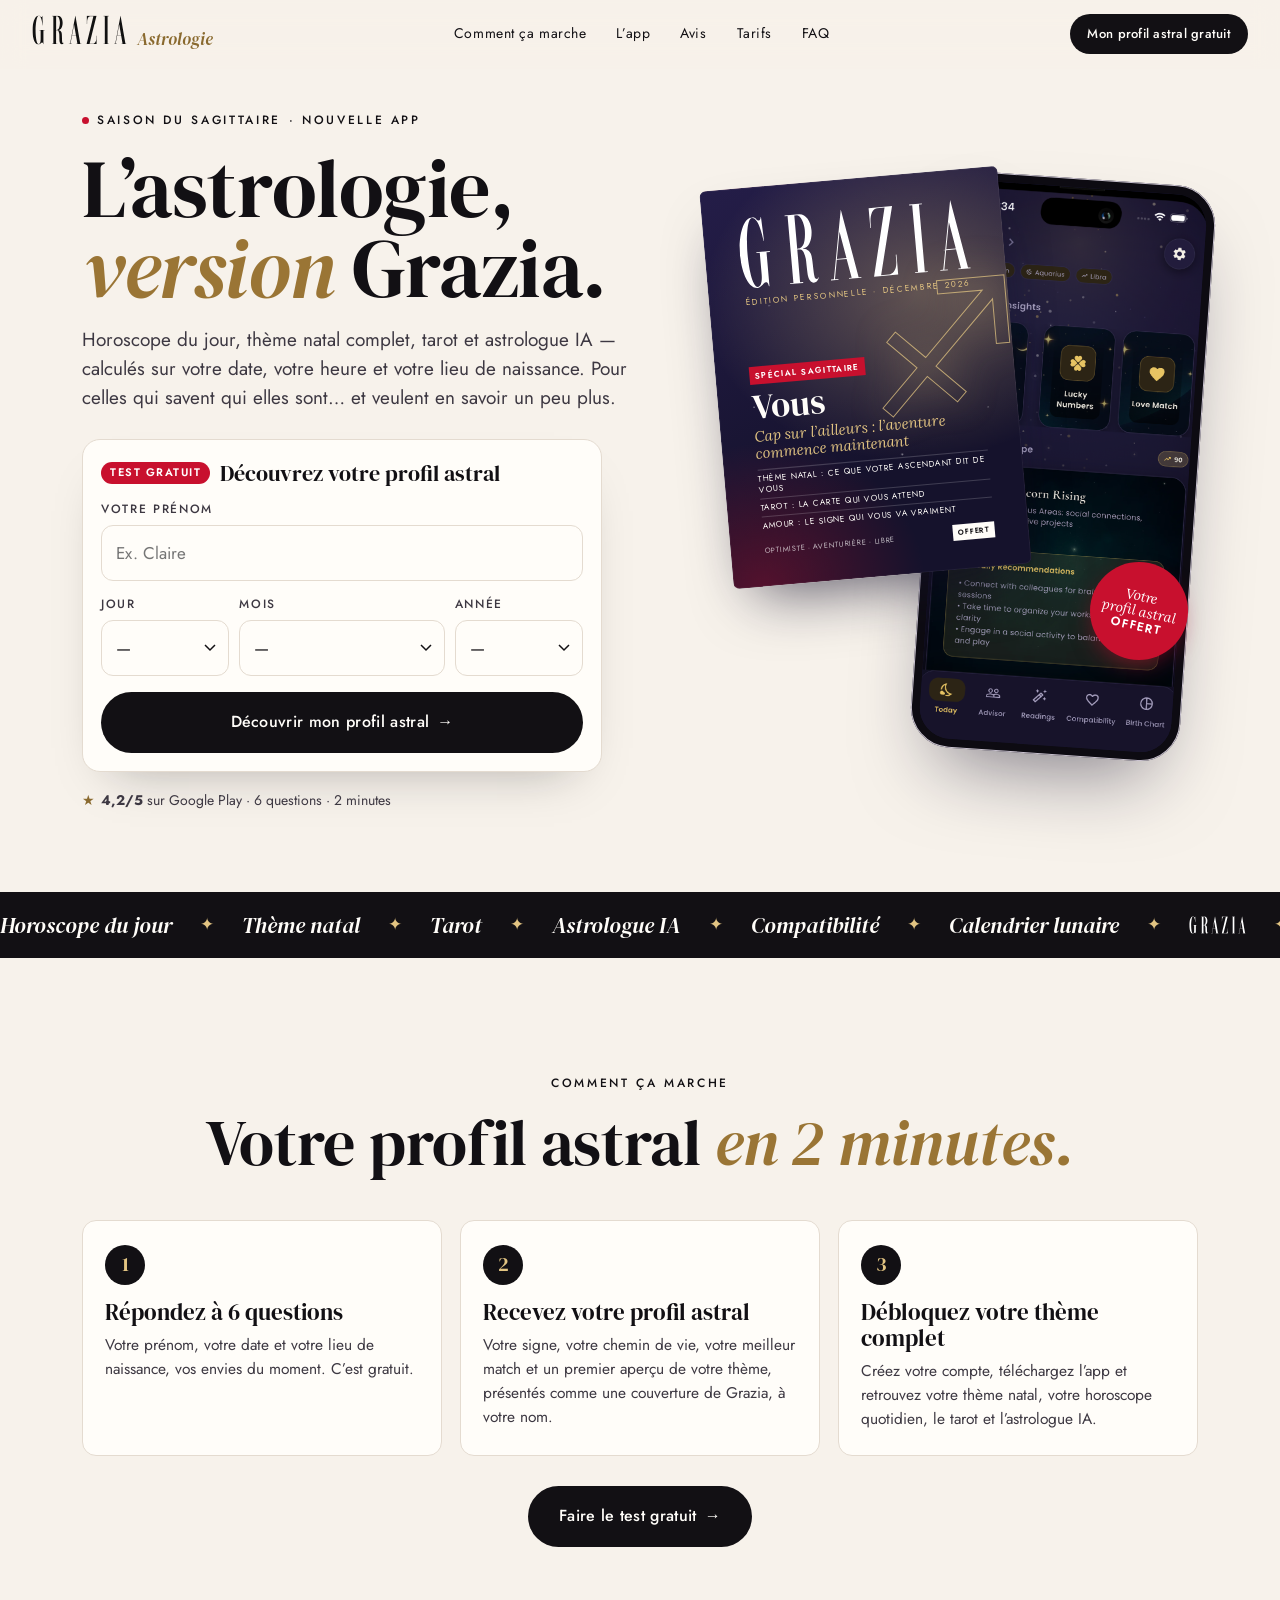
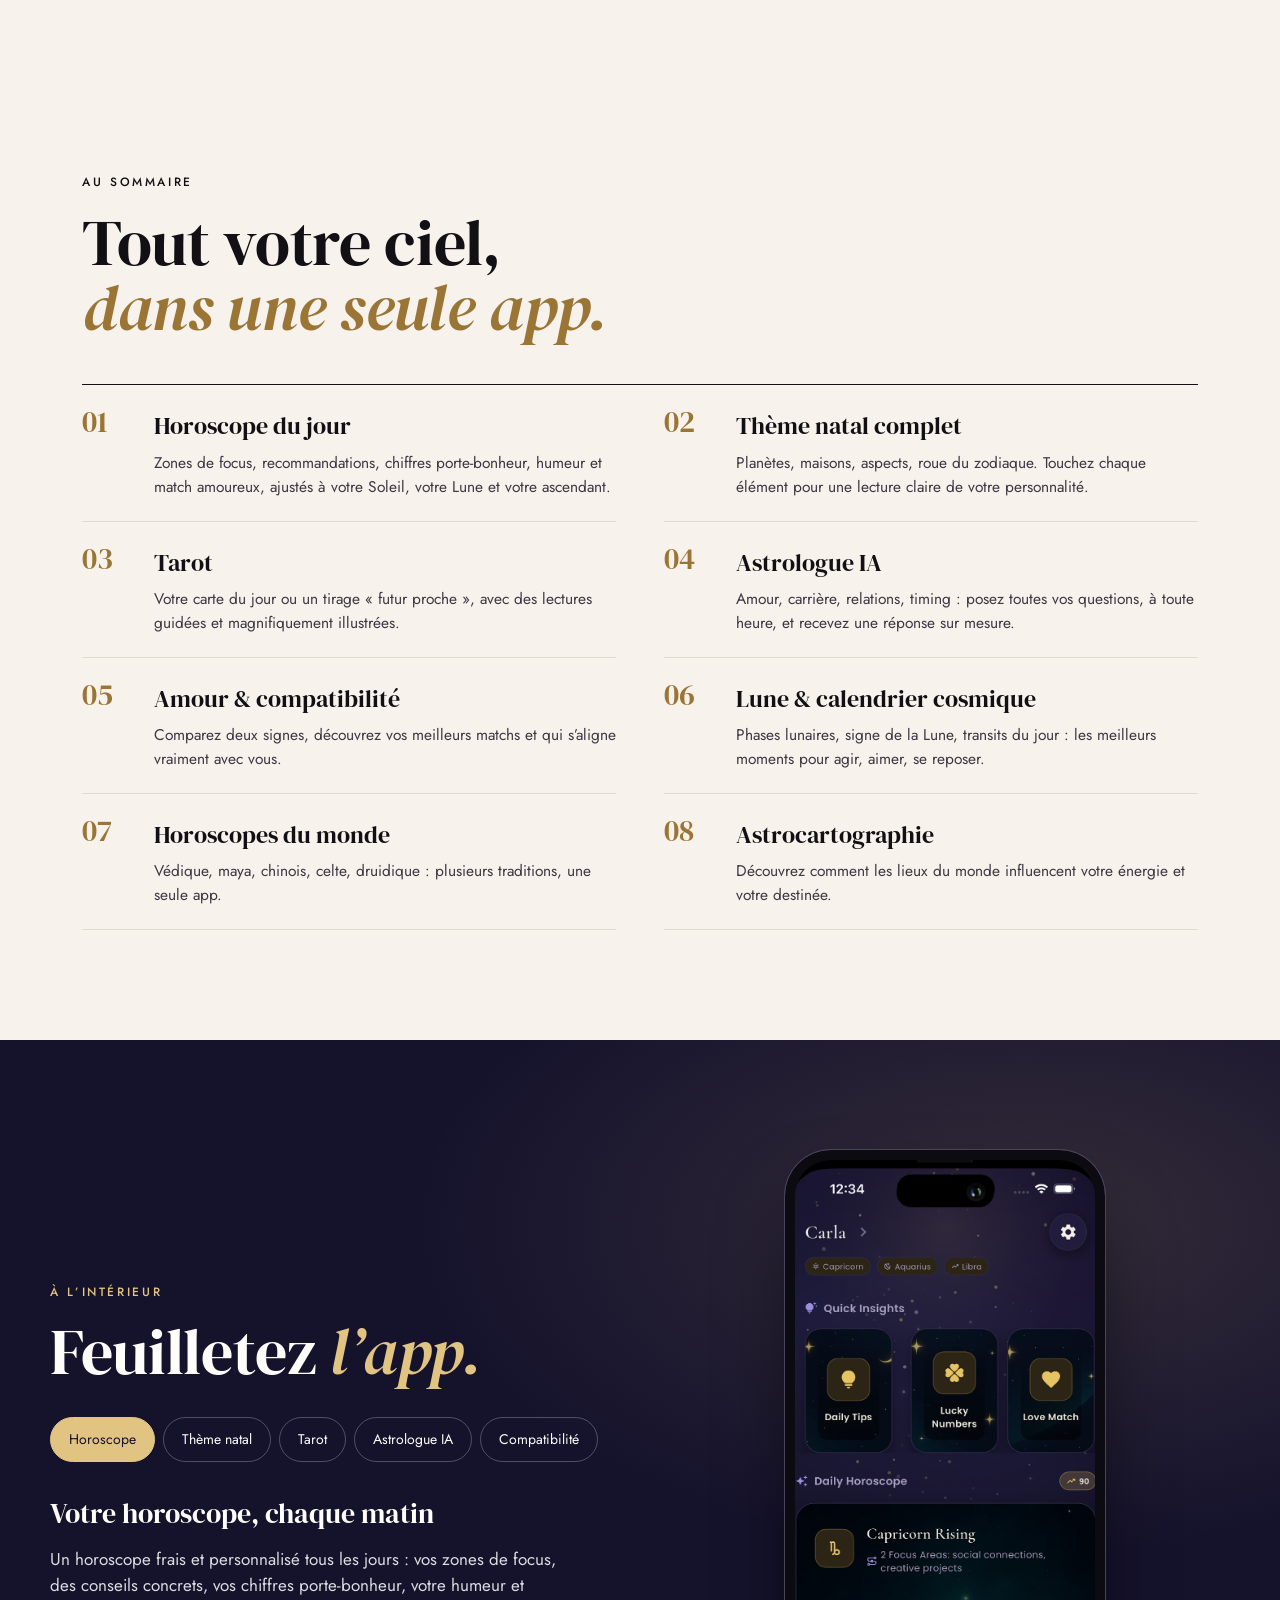
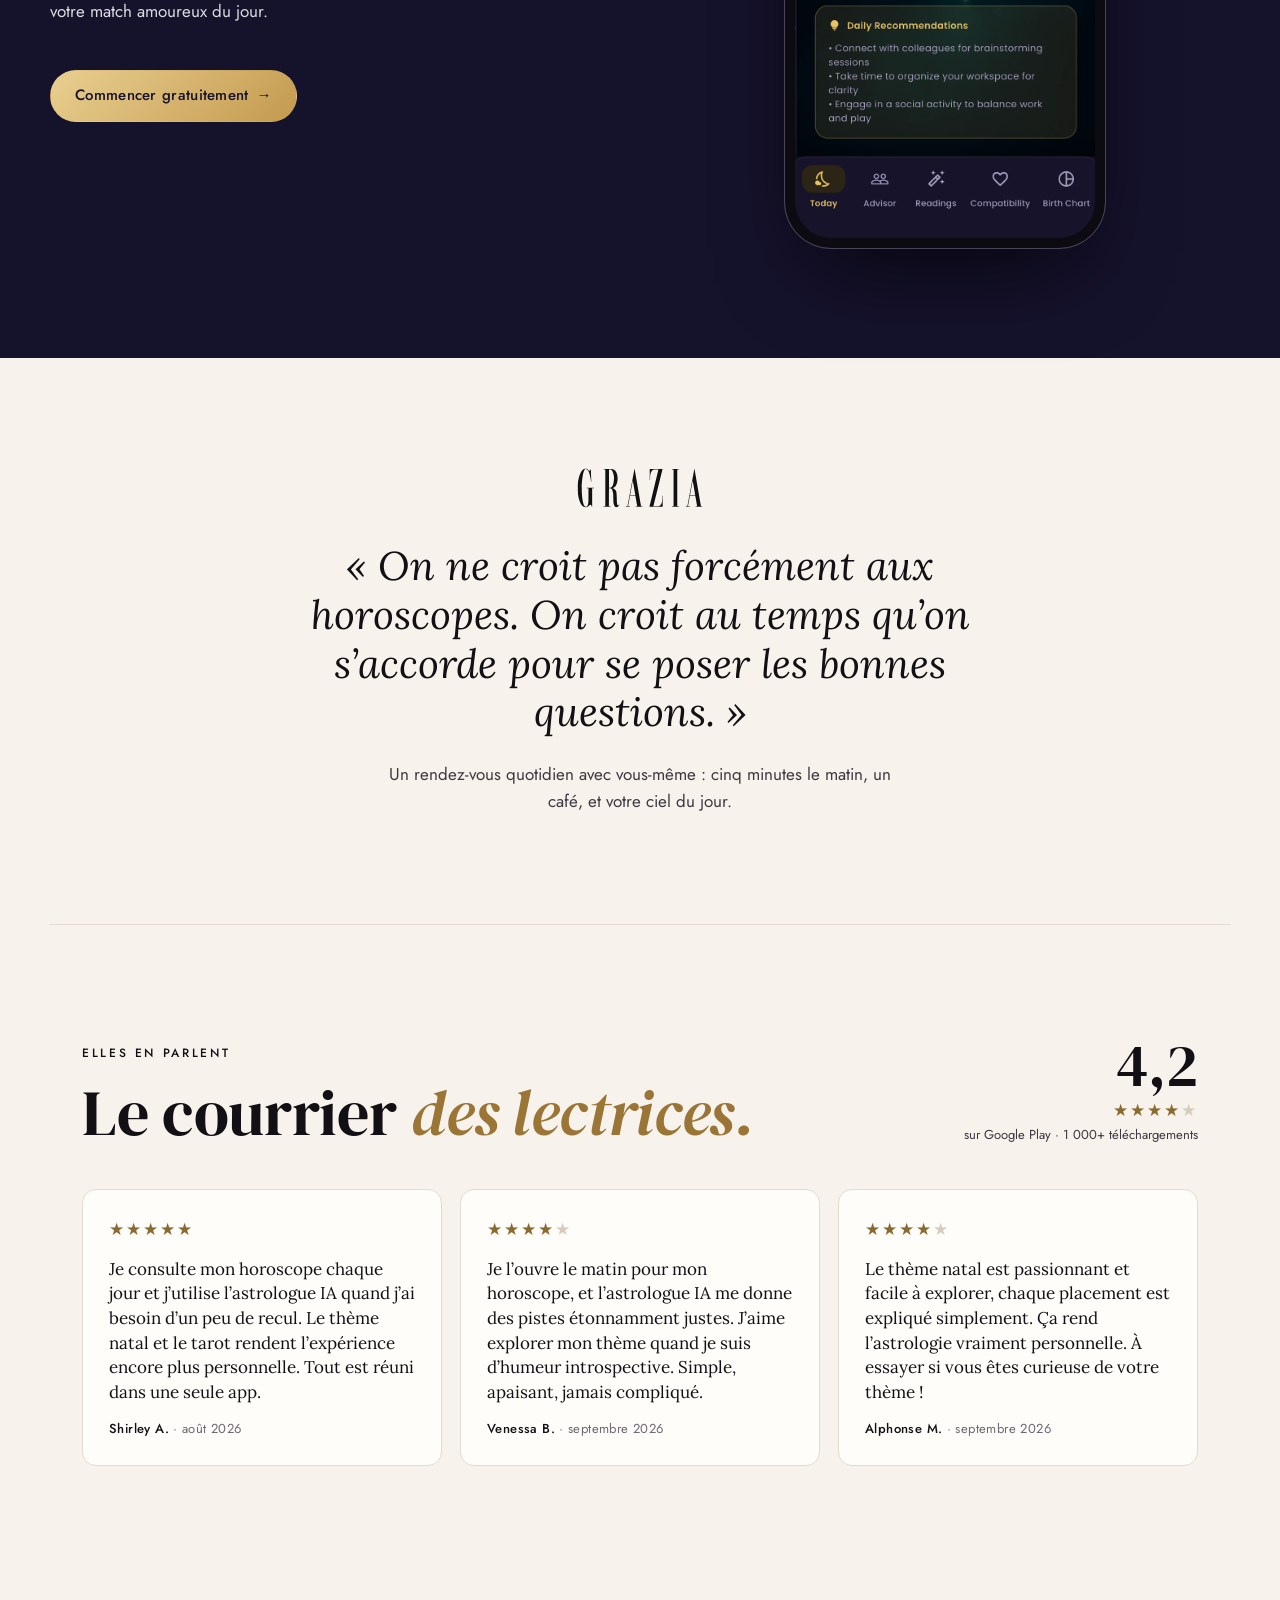
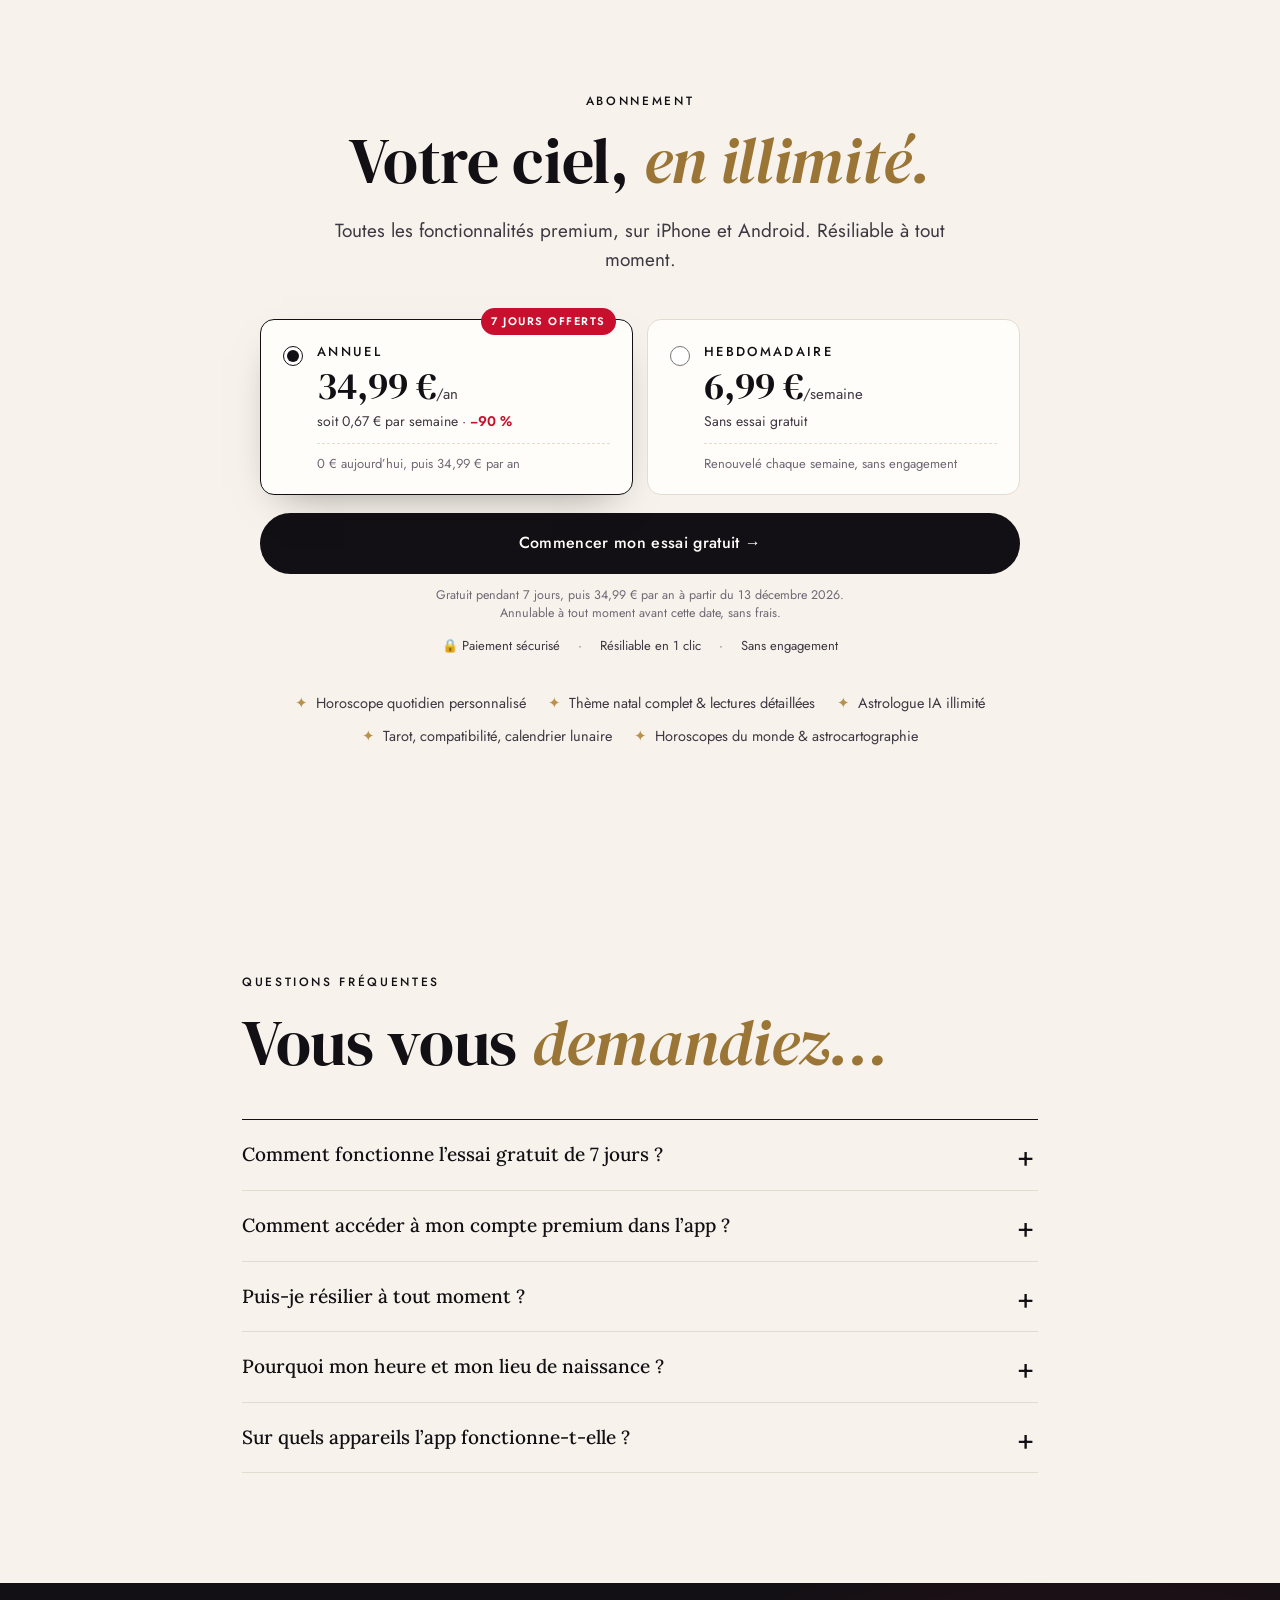
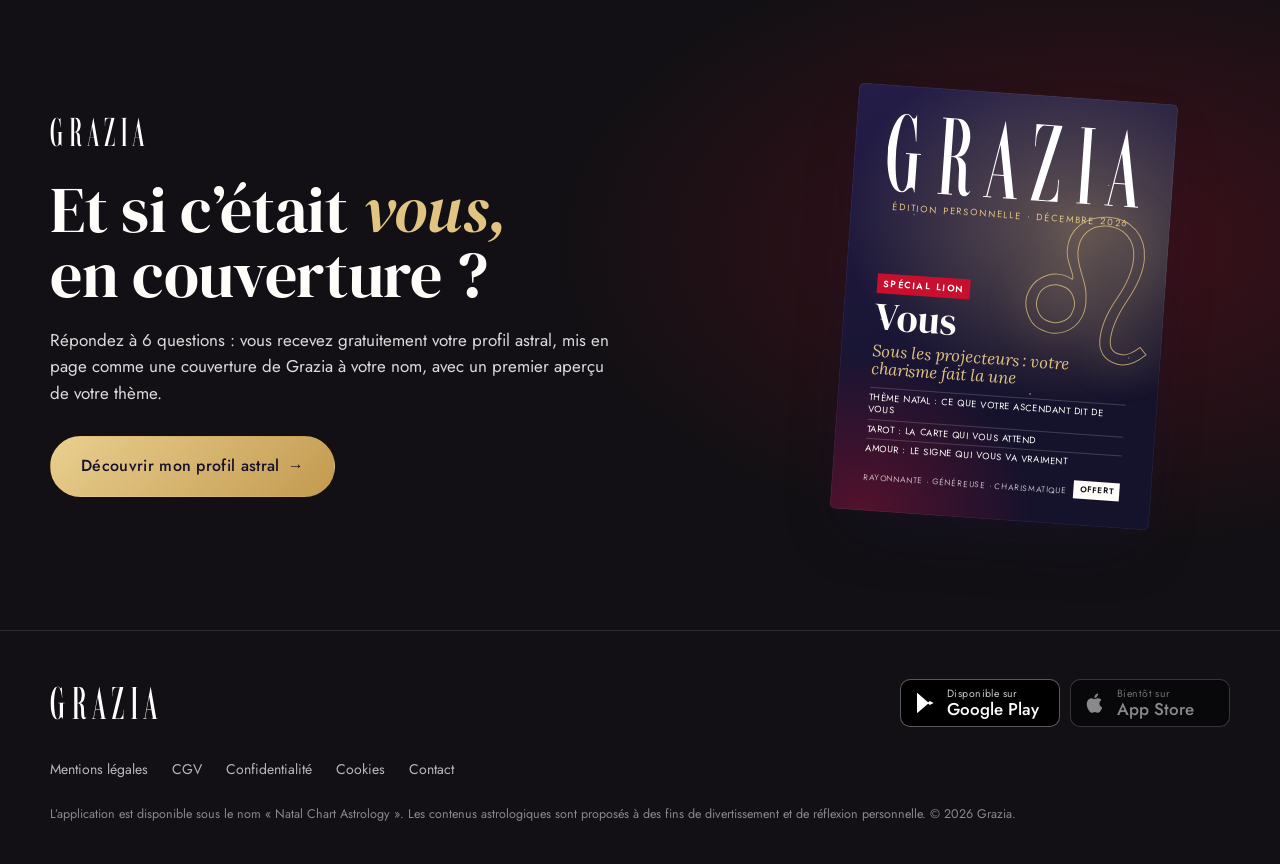
==== commit ed425f62: "Début du test intégré au hero (prénom + date), parcours ouvert à la question 3 Co-Authored-By: Claud" ====
--- a/index.html
+++ b/index.html
@@ -42,12 +42,18 @@
       <div class="hero-copy">
         <p class="kicker"><span class="kicker-dot"></span> <span id="season-label">Saison du Scorpion</span> · Nouvelle app</p>
         <h1 class="display">L’astrologie,<br><em>version</em> <span class="nowrap">Grazia.</span></h1>
-        <p class="lead">Horoscope du jour, thème natal complet, tarot et astrologue IA&nbsp;— calculés sur votre date, votre heure et votre lieu de naissance. Pour celles qui savent qui elles sont… et veulent en savoir un peu plus.</p>
-        <div class="hero-ctas">
-          <button class="btn btn-ink btn-lg" data-open-quiz="hero">Découvrir mon profil astral <span aria-hidden="true">→</span></button>
-          <a class="btn btn-ghost btn-lg" href="#sommaire">Découvrir l’app</a>
-        </div>
-        <p class="hero-meta"><span class="stars" aria-hidden="true">★</span> <strong>4,2/5</strong> sur Google Play · Test gratuit · 2 minutes</p>
+        <p class="lead">Horoscope du jour, thème natal complet, tarot et astrologue IA&nbsp;— calculés sur votre date, votre heure et votre lieu de naissance. <span class="only-desktop">Pour celles qui savent qui elles sont… et veulent en savoir un peu plus.</span></p>
+
+        <!-- Début du test directement dans la page : prénom + date, puis le parcours s'ouvre à la question 3 -->
+        <form class="hero-form" id="hero-form" novalidate>
+          <p class="hero-form-title"><span class="hero-form-badge">Test gratuit</span> Découvrez votre profil astral</p>
+          <label class="field"><span class="field-label">Votre prénom</span><input name="name" autocomplete="given-name" maxlength="24" placeholder="Ex. Claire"></label>
+          <div id="hero-birth"></div>
+          <div class="sign-preview" data-sign-preview></div>
+          <p class="field-error" data-error></p>
+          <button class="btn btn-ink btn-lg btn-block">Découvrir mon profil astral <span aria-hidden="true">→</span></button>
+        </form>
+        <p class="hero-meta"><span class="stars" aria-hidden="true">★</span> <strong>4,2/5</strong> sur Google Play · 6 questions · 2 minutes</p>
       </div>
 
       <div class="hero-visual" aria-hidden="true">
--- a/css/styles.css
+++ b/css/styles.css
@@ -44,7 +44,7 @@
 
 /* ---------- Typo ---------- */
 .display, .h2, .step-title { font-family: var(--serif); font-weight: 400; letter-spacing: -0.005em; margin: 0; }
-.display { font-size: clamp(48px, 9vw, 104px); line-height: 0.95; }
+.display { font-size: clamp(48px, 6.4vw, 84px); line-height: 0.98; }
 .display em, .h2 em, .step-title em { font-weight: 400; color: var(--gold-title); }
 .h2--light em { color: var(--gold-light); }
 .h2 { font-size: clamp(36px, 5.4vw, 64px); line-height: 1.02; }
@@ -107,6 +107,17 @@
 }
 .hero-ctas { display: flex; flex-wrap: wrap; gap: 12px; margin-top: 30px; }
 .hero-ctas .btn { flex: 1 1 auto; }
+.hero-form {
+  margin-top: 26px; max-width: 520px; background: var(--paper); border: 1px solid var(--line); border-radius: 18px;
+  padding: 20px 18px 18px; box-shadow: 0 24px 50px -30px rgba(18, 16, 20, 0.35);
+}
+.hero-form-title { margin: 0; font-family: var(--serif); font-size: 22px; line-height: 1.2; display: flex; flex-wrap: wrap; align-items: center; gap: 8px 10px; }
+.hero-form-badge { font-family: var(--sans); font-size: 11px; letter-spacing: 0.14em; text-transform: uppercase; font-weight: 600; background: var(--red); color: #fff; padding: 4px 9px; border-radius: 999px; }
+.hero-form .field { margin-top: 14px; }
+.hero-form .field-error:empty { display: none; }
+.hero-form .btn-block { margin-top: 16px; }
+.hero-form .sign-preview { margin-top: 0; }
+.hero-form .sign-preview.is-on { margin-top: 14px; }
 .hero-meta { font-size: 14px; color: var(--ink-soft); margin: 18px 0 0; }
 .hero-visual { position: relative; height: 470px; max-width: 460px; width: 100%; margin: 0 auto; }
 .hero-phone {
@@ -511,7 +522,8 @@
 }
 
 @media (min-width: 980px) {
-  .hero { grid-template-columns: 1.1fr 0.9fr; align-items: center; padding-top: 64px; padding-bottom: 96px; }
+  .hero { grid-template-columns: 1.1fr 0.9fr; align-items: center; padding-top: 36px; padding-bottom: 80px; }
+  .hero .lead { margin-top: 16px; }
   .hero-visual { height: 560px; max-width: none; }
   .section { padding-top: 110px; padding-bottom: 110px; }
   .showcase-inner { grid-template-columns: minmax(0, 1fr) minmax(0, 1fr); }
